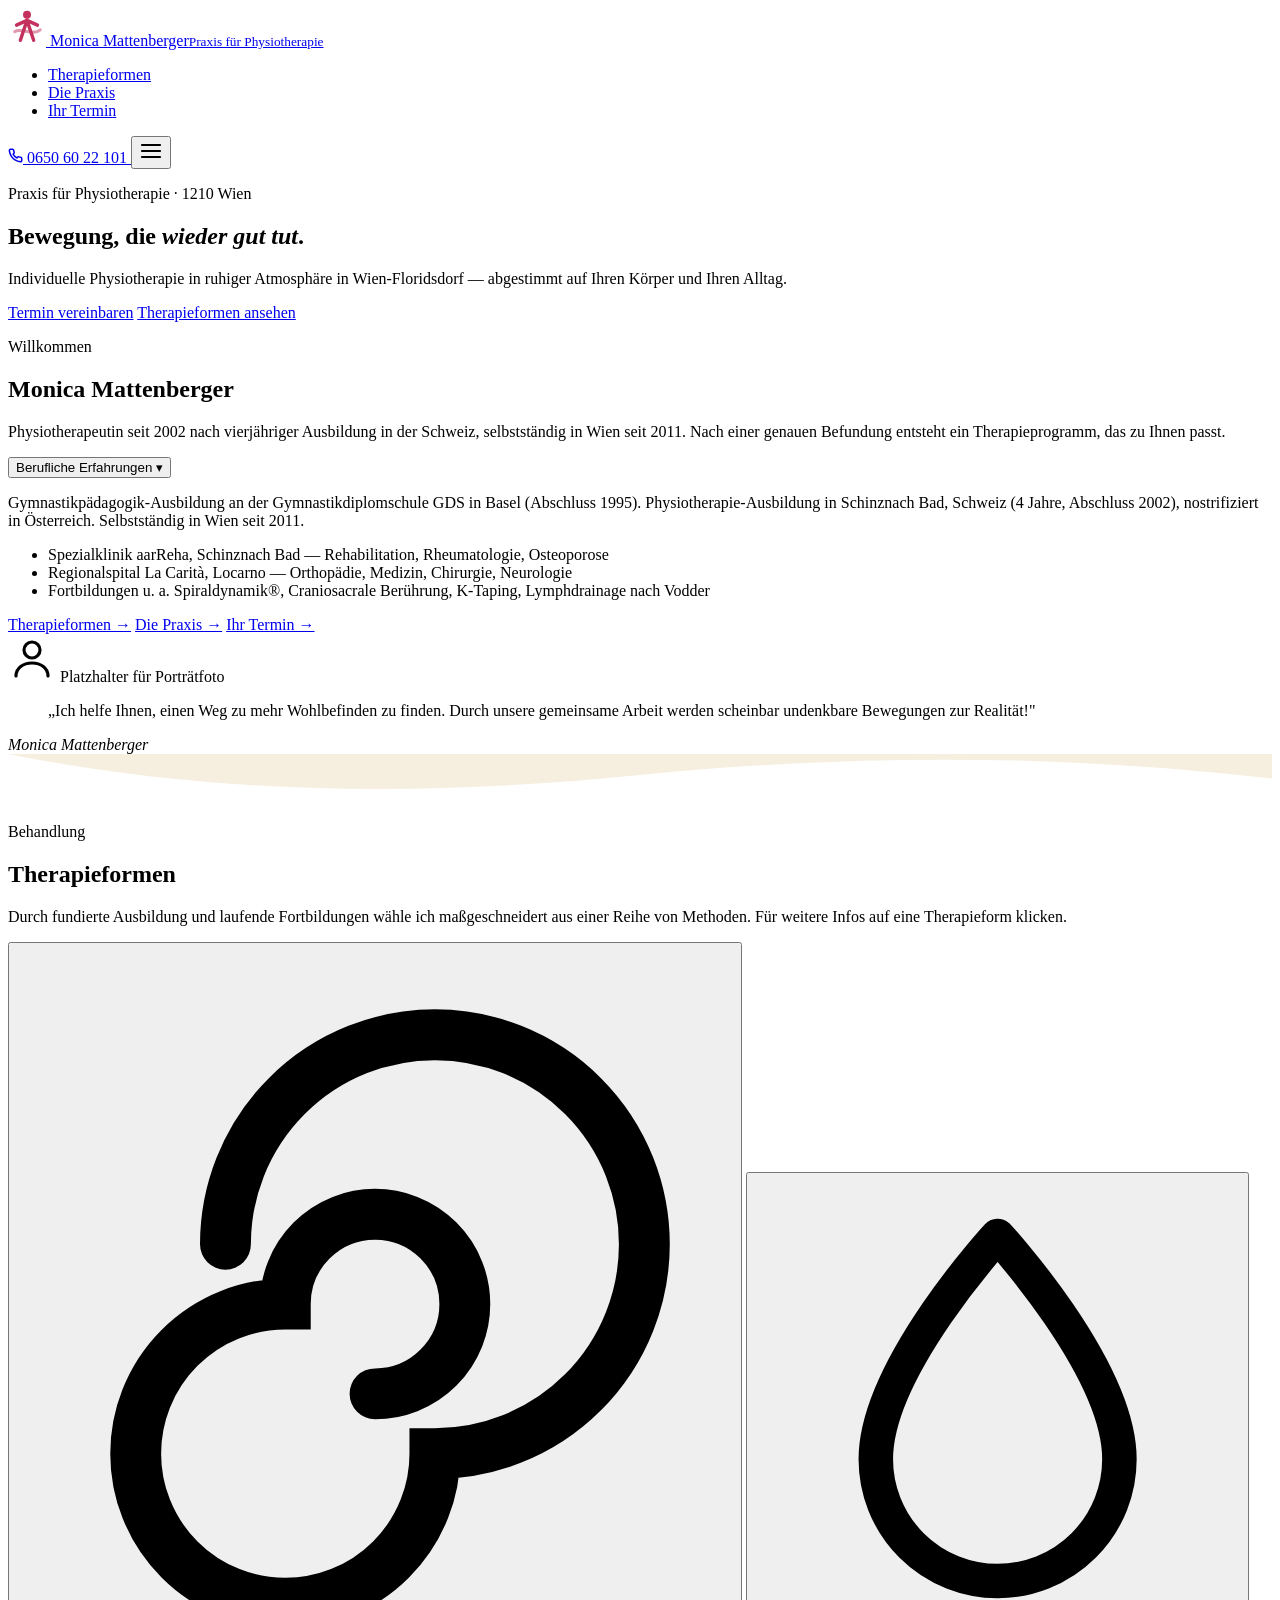
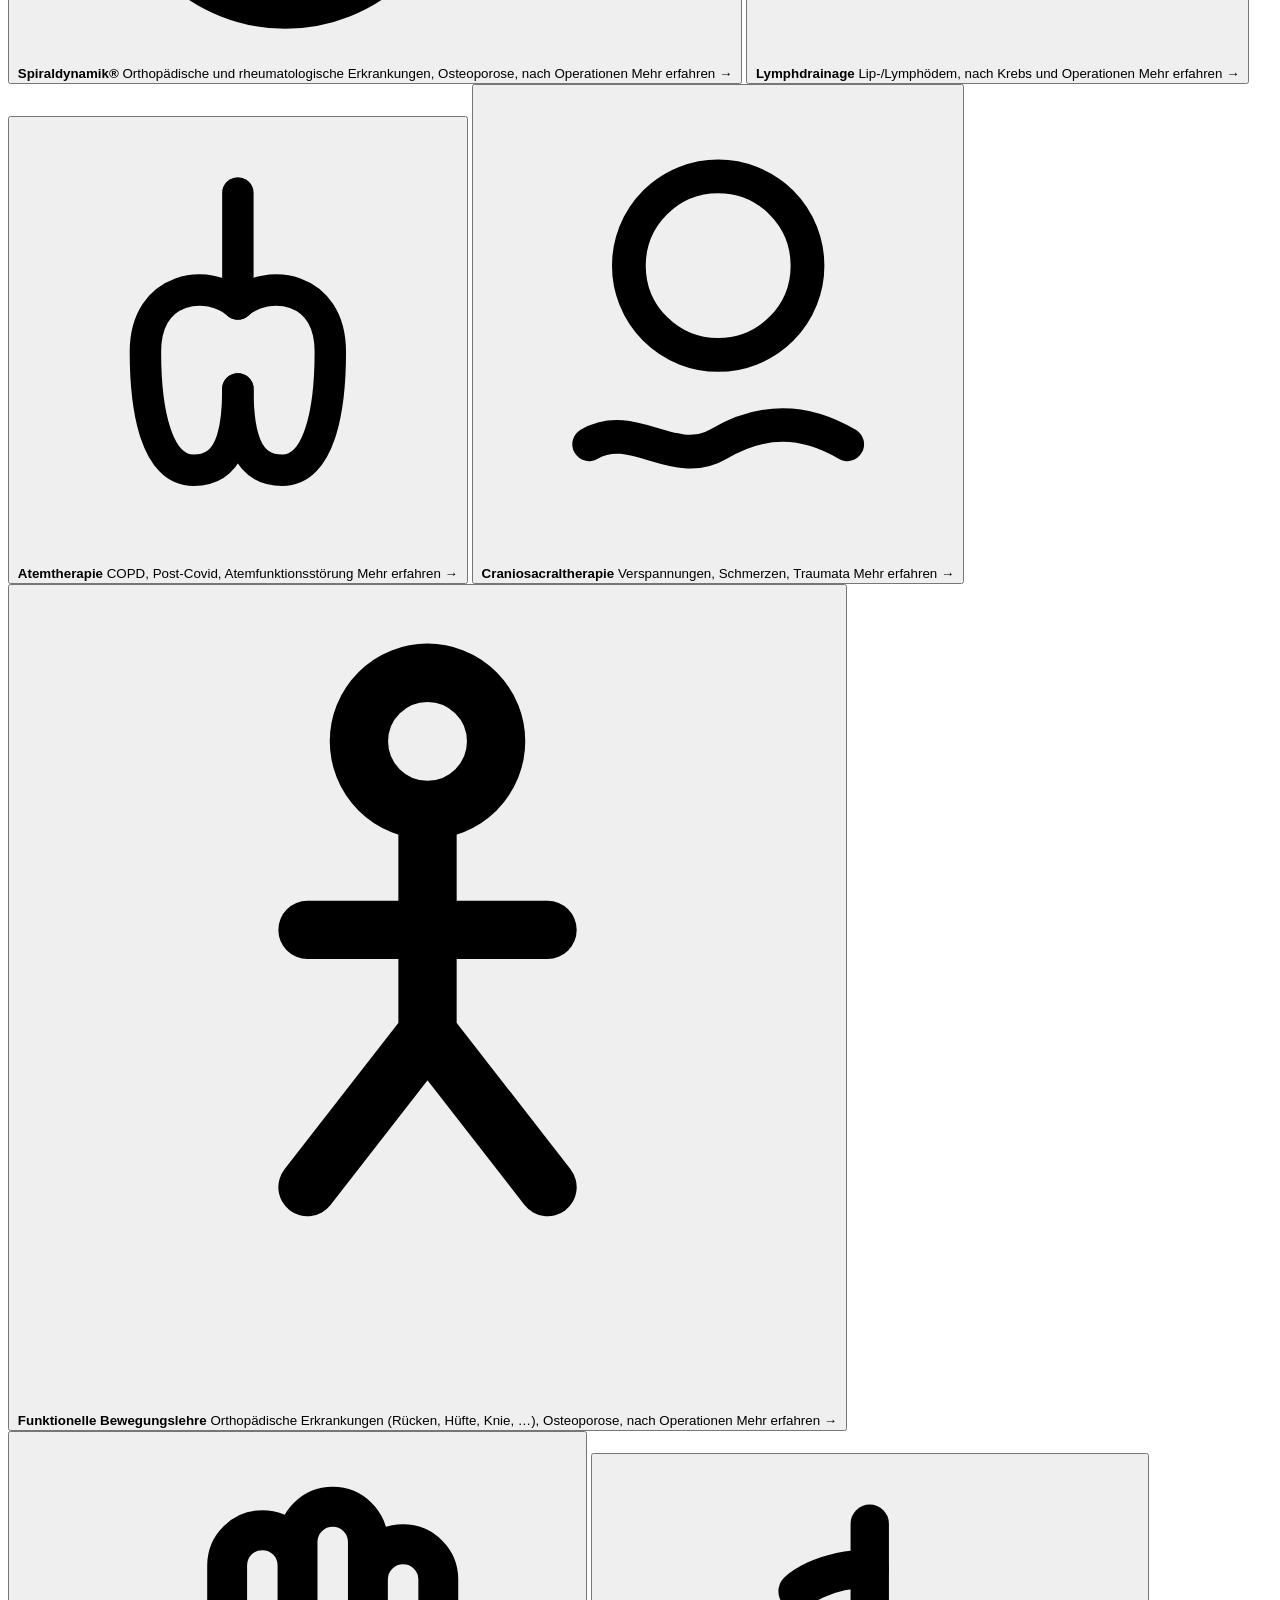
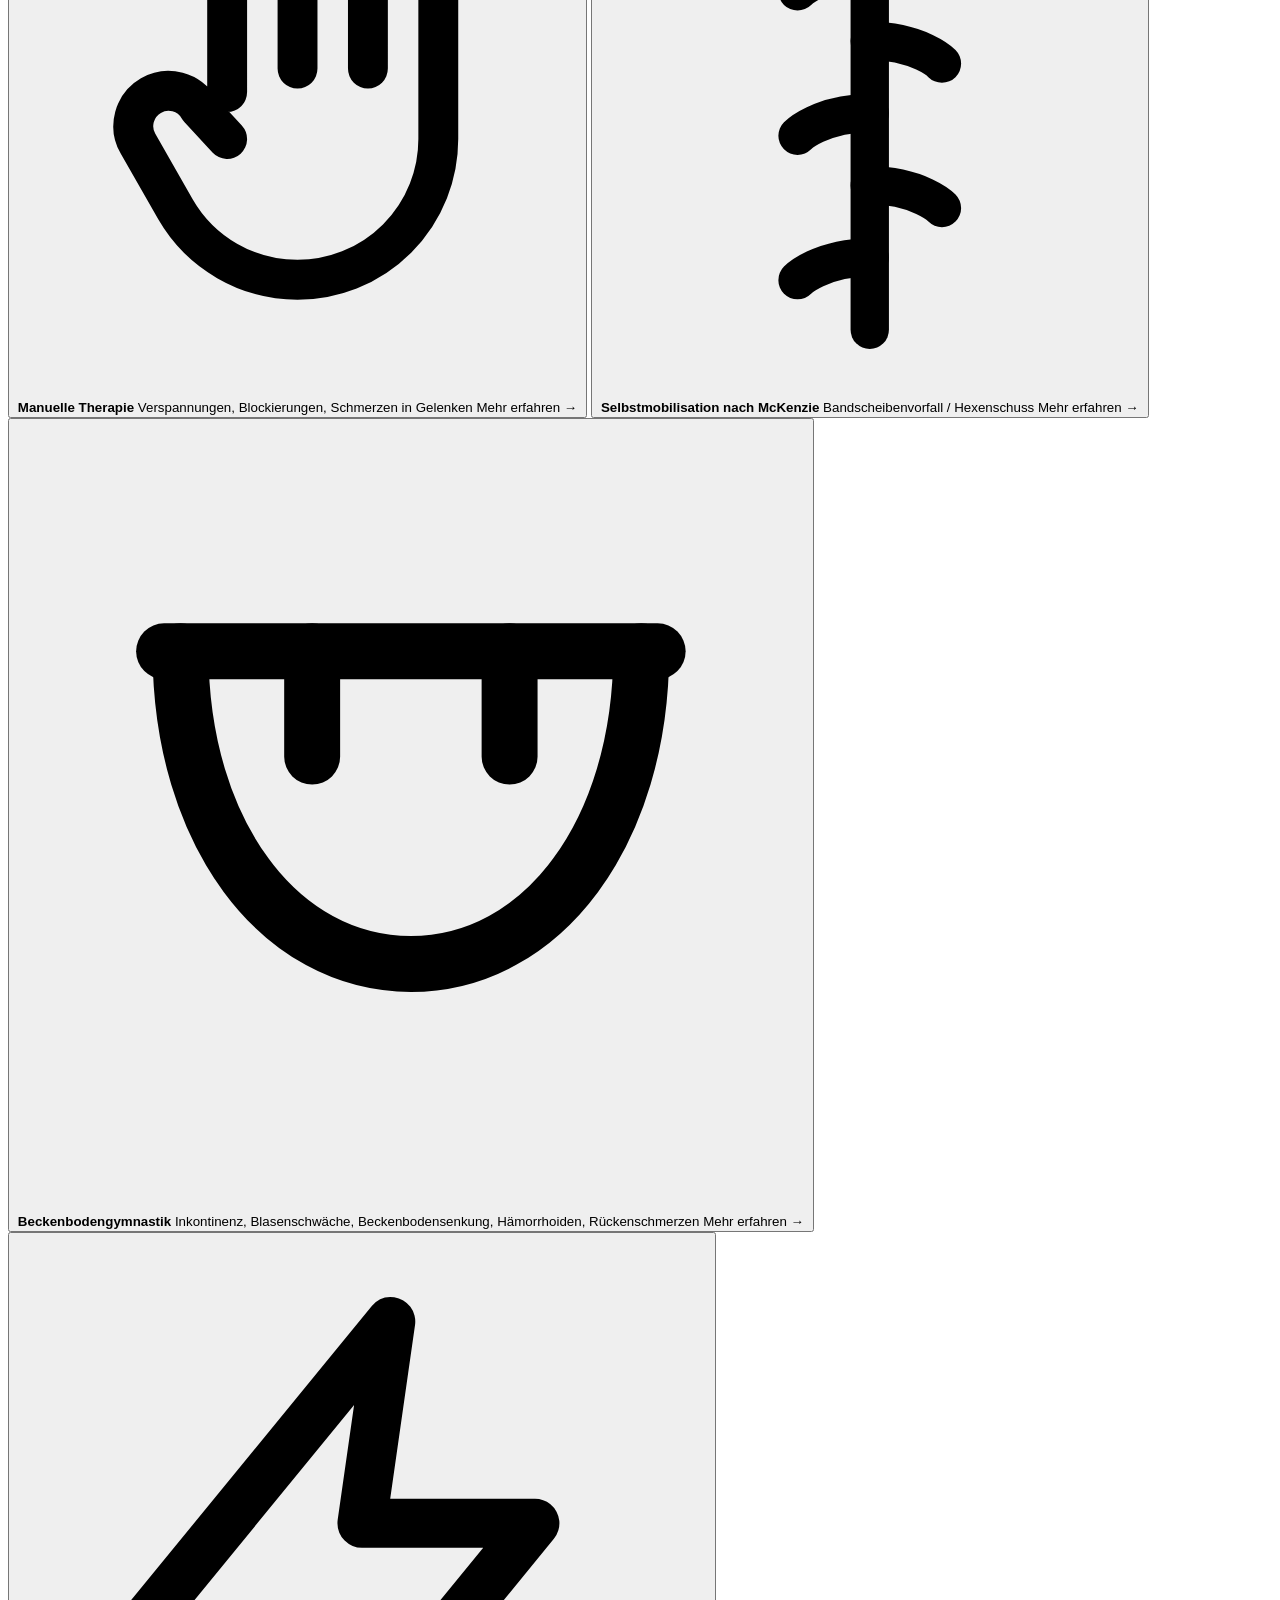
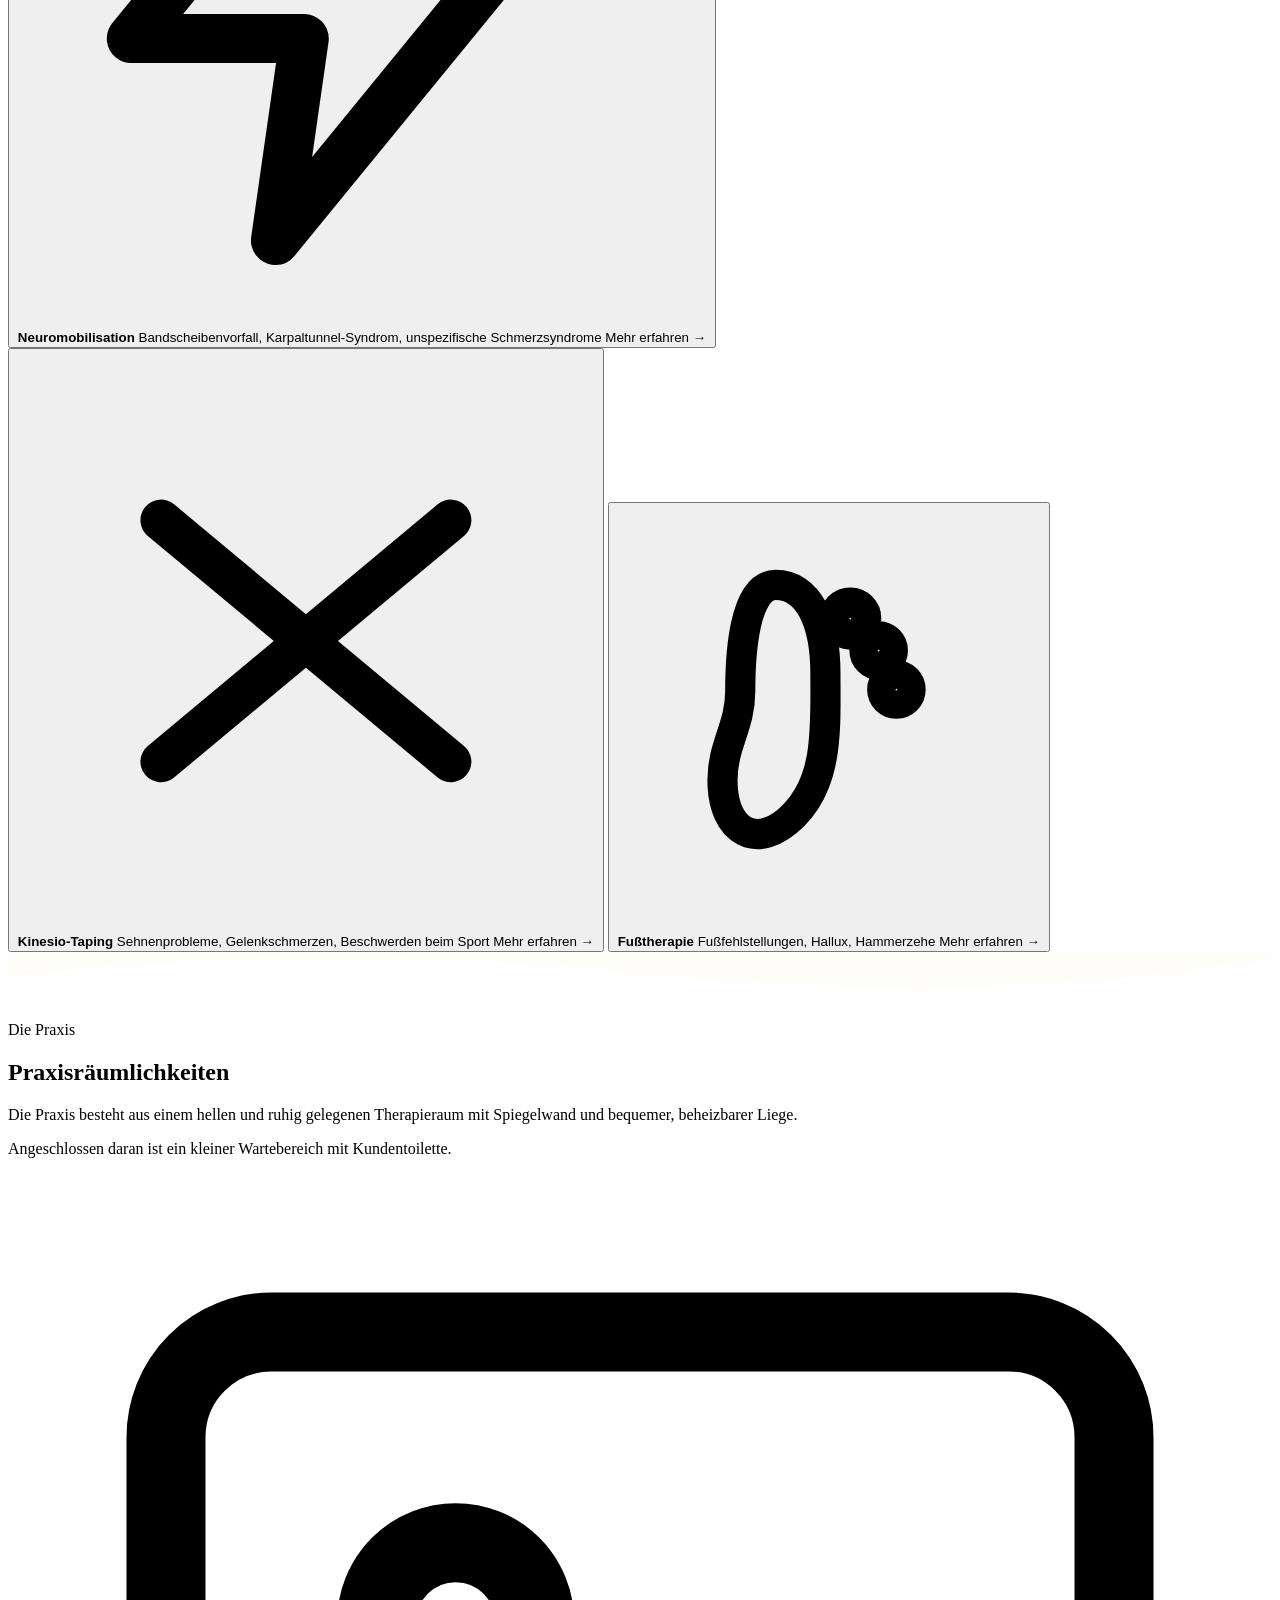
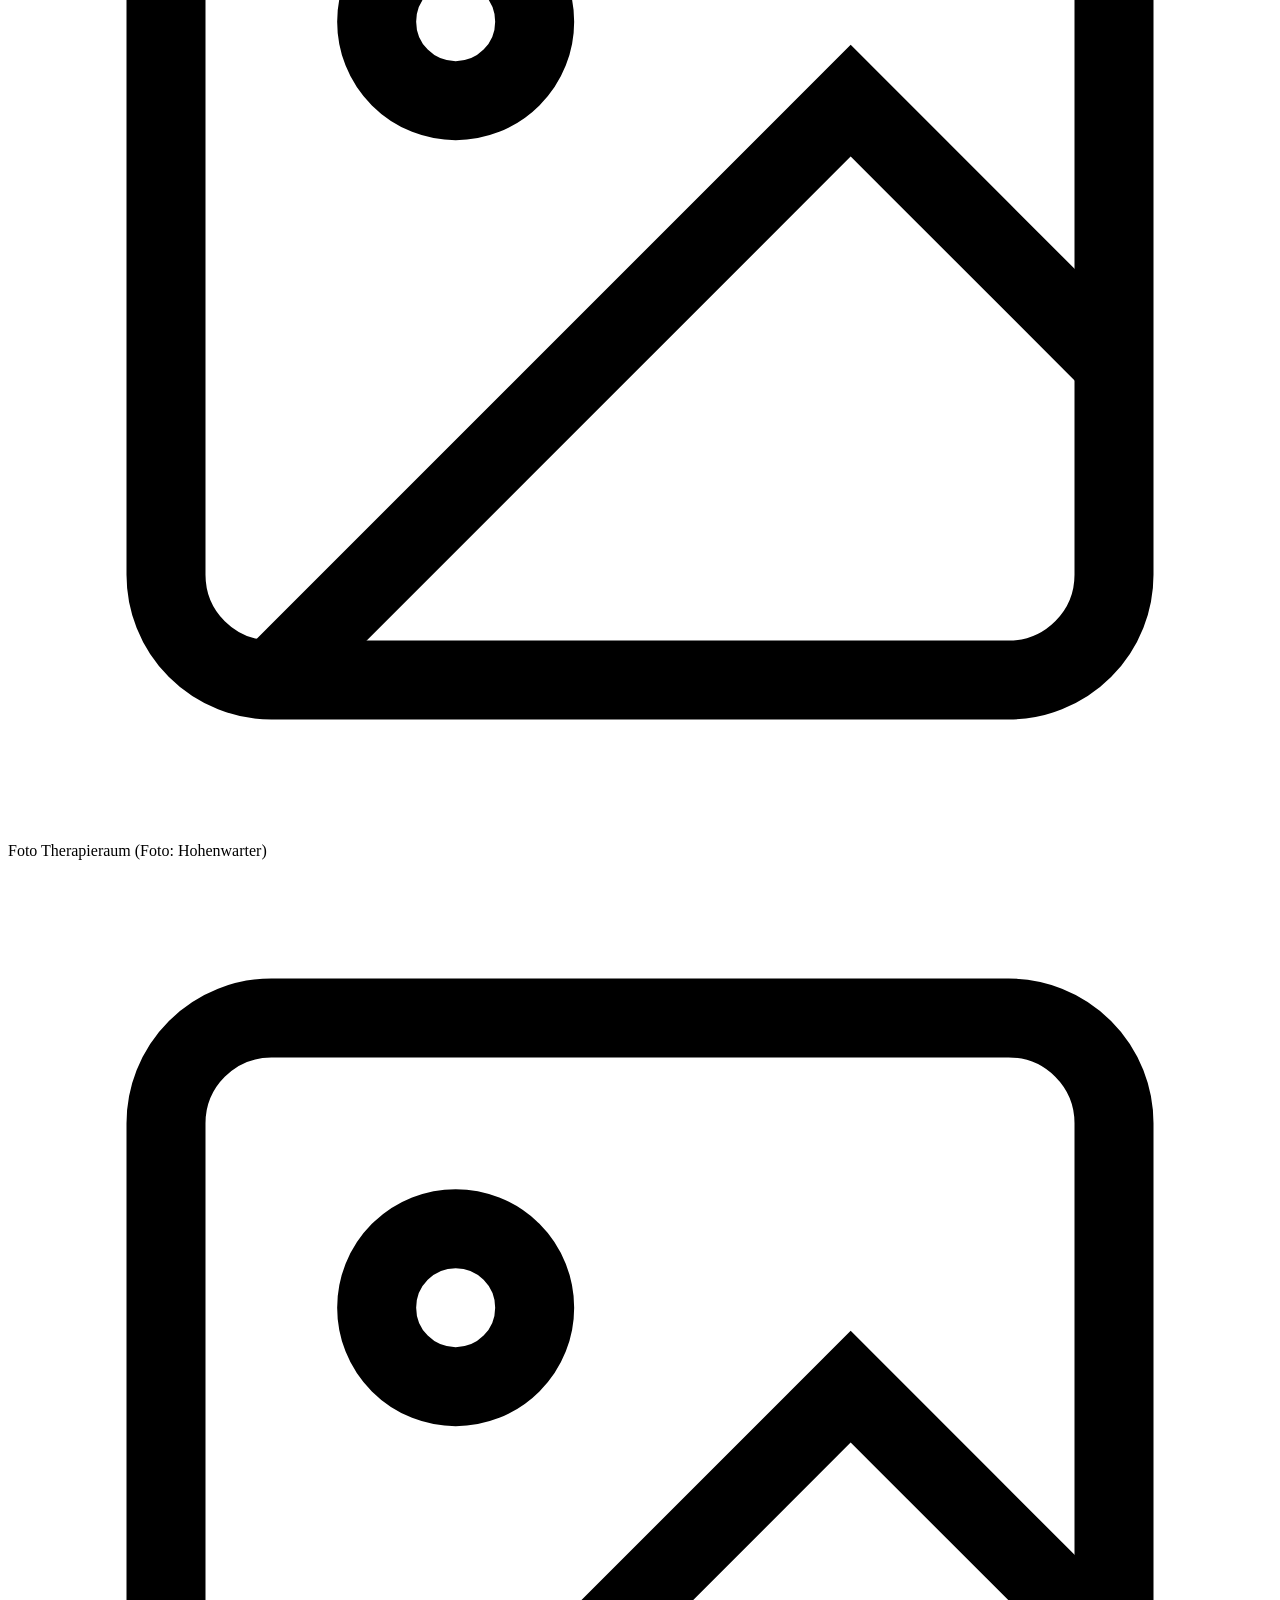
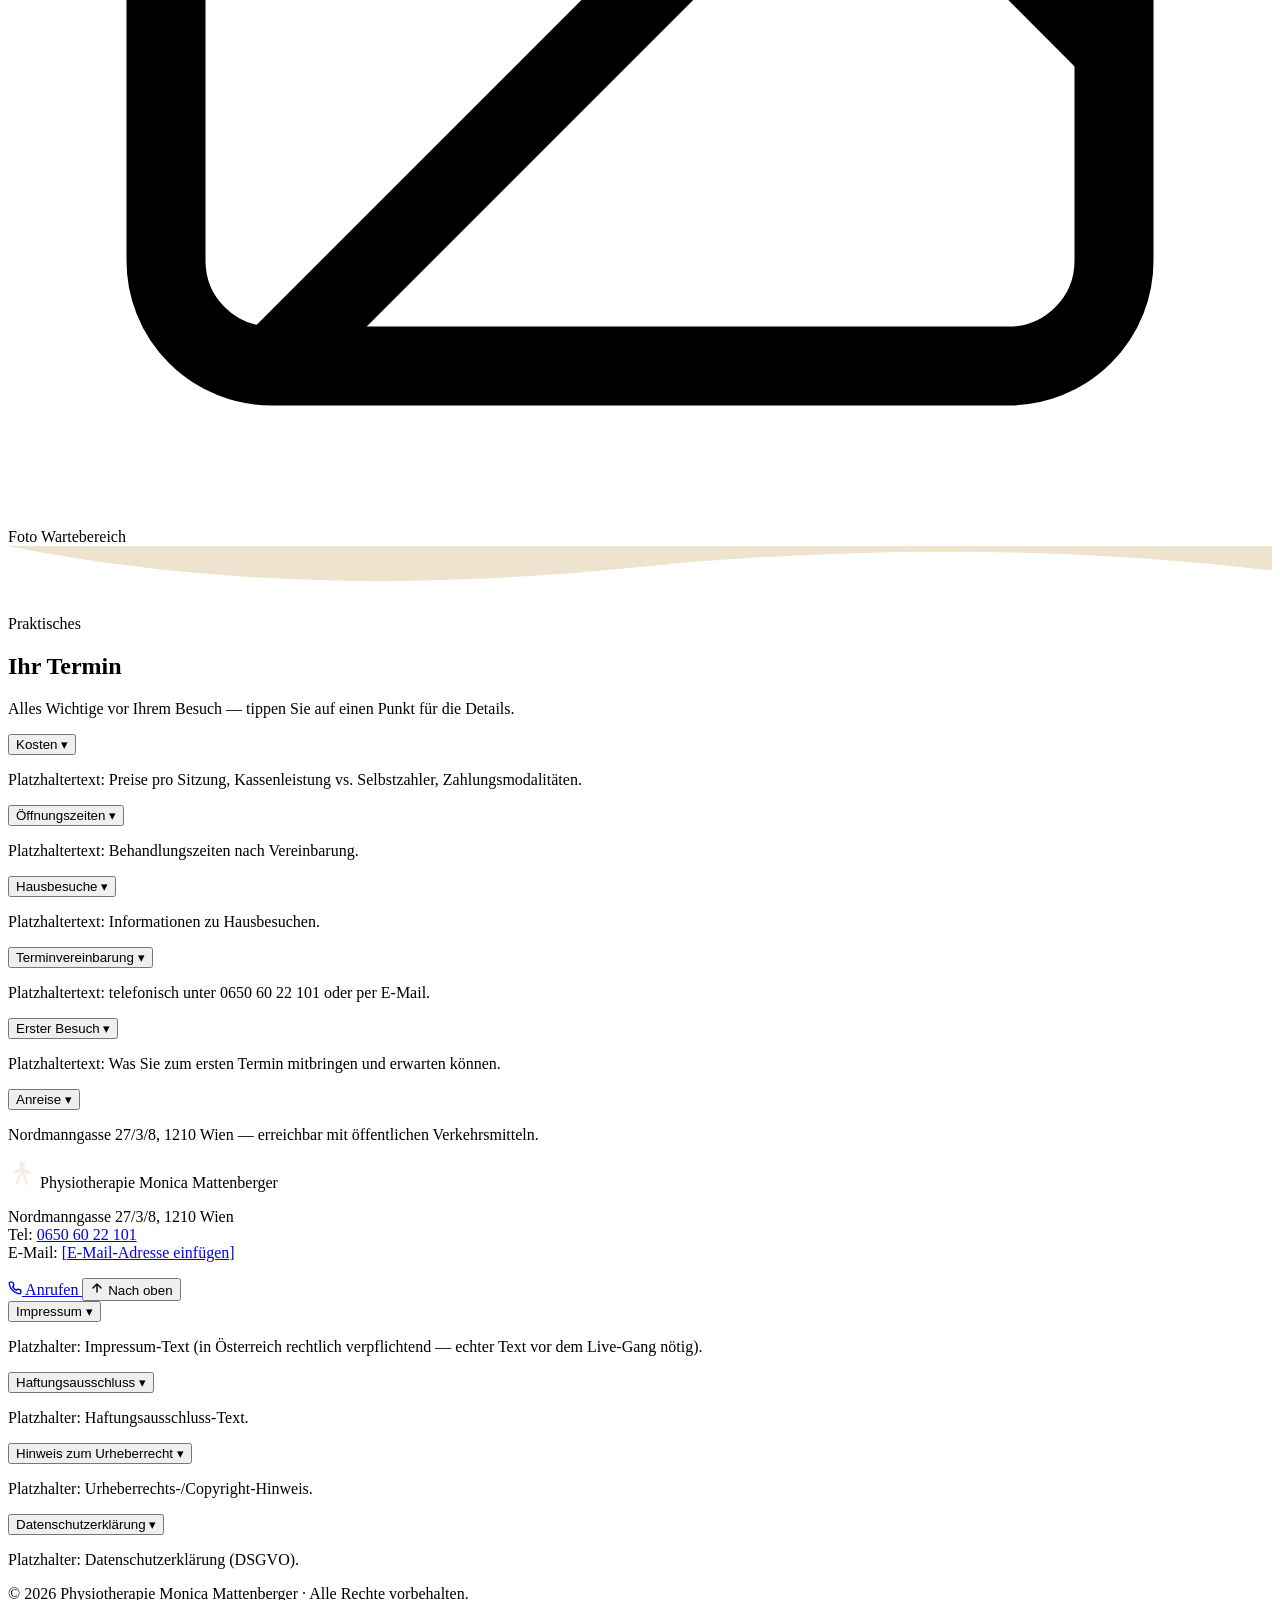
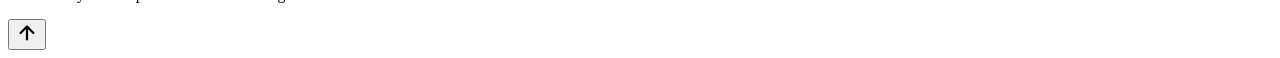
==== index.html @ cf1e57fe "Index.html for website added" ====
<!DOCTYPE html>
<html lang="de">
<head>
  <meta charset="UTF-8">
  <meta name="viewport" content="width=device-width, initial-scale=1.0">
  <meta name="description" content="Physiotherapie Monica Mattenberger in Wien-Floridsdorf (1210). Individuelle Physiotherapie — Spiraldynamik®, Lymphdrainage, Manuelle Therapie und mehr. Termine nach Vereinbarung.">
  <title>Physiotherapie Monica Mattenberger · 1210 Wien</title>

  <!-- Fonts: Fraunces (headings) + Karla (body). -->
  <link rel="preconnect" href="https://fonts.googleapis.com">
  <link rel="preconnect" href="https://fonts.gstatic.com" crossorigin>
  <link href="https://fonts.googleapis.com/css2?family=Fraunces:opsz,wght@9..144,400;9..144,500;9..144,600&family=Karla:wght@400;500;600;700&display=swap" rel="stylesheet">

  <link rel="stylesheet" href="style.css">
</head>
<body>

  <!--
    Single-page site for Physiotherapie Monica Mattenberger.
    Structure (top to bottom): header, hero, intro, therapy grid, praxis, termin, footer.
    Editing notes (swapping text/photos) are in README.md.
    Interactions live in script.js; styling in style.css.
  -->

  <!-- ===== Header ===== -->
  <header id="siteHeader">
    <div class="wrap header-inner">
      <a class="brand" href="#top">
        <!-- Placeholder logo. Replace with: <img src="images/logo.svg" alt="Logo" class="brand-logo"> -->
        <svg width="38" height="38" viewBox="0 0 40 40" role="img" aria-label="Logo">
          <circle cx="20" cy="7" r="4.2" fill="#C4315E"/>
          <path d="M20 13 L13 34 M20 13 L27 34 M20 13 L9 18 M20 13 L31 18" stroke="#C4315E" stroke-width="3.6" stroke-linecap="round" fill="none"/>
          <path d="M7 25 C14 20, 26 30, 34 23" stroke="#C4315E" stroke-width="3" fill="none" stroke-linecap="round" opacity="0.5"/>
        </svg>
        <span class="brand-name">Monica Mattenberger<small>Praxis für Physiotherapie</small></span>
      </a>

      <div class="nav-cluster">
        <ul class="nav-links" id="navLinks">
          <li><a href="#therapieformen">Therapieformen</a></li>
          <li><a href="#praxis">Die Praxis</a></li>
          <li><a href="#termin">Ihr Termin</a></li>
        </ul>

        <!-- Phone: shown early and prominently; stays visible on mobile too. -->
        <a class="phone-pill" href="tel:+436506022101">
          <svg width="15" height="15" viewBox="0 0 24 24" fill="none" stroke="currentColor" stroke-width="2.4" stroke-linecap="round" stroke-linejoin="round" aria-hidden="true"><path d="M22 16.92v3a2 2 0 0 1-2.18 2 19.79 19.79 0 0 1-8.63-3.07 19.5 19.5 0 0 1-6-6 19.79 19.79 0 0 1-3.07-8.67A2 2 0 0 1 4.11 2h3a2 2 0 0 1 2 1.72c.127.96.361 1.903.7 2.81a2 2 0 0 1-.45 2.11L8.09 9.91a16 16 0 0 0 6 6l1.27-1.27a2 2 0 0 1 2.11-.45c.907.339 1.85.573 2.81.7A2 2 0 0 1 22 16.92z"/></svg>
          0650 60 22 101
        </a>

        <button class="menu-toggle" id="menuToggle" aria-label="Menü öffnen" aria-expanded="false">
          <svg width="24" height="24" viewBox="0 0 24 24" fill="none" stroke="currentColor" stroke-width="2.2" stroke-linecap="round"><path d="M3 6h18M3 12h18M3 18h18"/></svg>
        </button>
      </div>
    </div>
  </header>

  <main id="top">

    <!-- ===== Hero =====
         Background is a placeholder gradient; see .hero-bg in style.css to use a photo. -->
    <section class="hero">
      <div class="hero-bg"></div>
      <div class="wrap hero-content">
        <p class="hero-eyebrow fade-up d1">Praxis für Physiotherapie · 1210 Wien</p>
        <h1 class="fade-up d2">Bewegung, die <em>wieder gut tut</em>.</h1>
        <p class="hero-sub fade-up d3">Individuelle Physiotherapie in ruhiger Atmosphäre in Wien-Floridsdorf — abgestimmt auf Ihren Körper und Ihren Alltag.</p>
        <div class="hero-cta-row fade-up d4">
          <a class="btn btn-primary" href="#termin">Termin vereinbaren</a>
          <a class="btn btn-ghost" href="#therapieformen">Therapieformen ansehen</a>
        </div>
      </div>
    </section>

    <!-- ===== Intro ===== -->
    <section class="section section-cream" id="intro">
      <div class="wrap">
        <div class="intro-grid reveal">
          <div>
            <p class="eyebrow">Willkommen</p>
            <h2>Monica Mattenberger</h2>
            <p class="lead">Physiotherapeutin seit 2002 nach vierjähriger Ausbildung in der Schweiz, selbstständig in Wien seit 2011. Nach einer genauen Befundung entsteht ein Therapieprogramm, das zu Ihnen passt.</p>

            <!-- Berufliche Erfahrungen = one accordion item (real text). -->
            <div class="accordion intro-accordion">
              <div class="accordion-item">
                <button class="accordion-trigger">Berufliche Erfahrungen <span class="chev">&#9662;</span></button>
                <div class="accordion-content">
                  <div class="accordion-content-inner">
                    <p>Gymnastikpädagogik-Ausbildung an der Gymnastikdiplomschule GDS in Basel (Abschluss 1995). Physiotherapie-Ausbildung in Schinznach Bad, Schweiz (4 Jahre, Abschluss 2002), nostrifiziert in Österreich. Selbstständig in Wien seit 2011.</p>
                    <ul>
                      <li>Spezialklinik aarReha, Schinznach Bad — Rehabilitation, Rheumatologie, Osteoporose</li>
                      <li>Regionalspital La Carità, Locarno — Orthopädie, Medizin, Chirurgie, Neurologie</li>
                      <li>Fortbildungen u.&nbsp;a. Spiraldynamik®, Craniosacrale Berührung, K-Taping, Lymphdrainage nach Vodder</li>
                    </ul>
                  </div>
                </div>
              </div>
            </div>

            <div class="chapter-links">
              <a class="chapter-link" href="#therapieformen">Therapieformen &rarr;</a>
              <a class="chapter-link" href="#praxis">Die Praxis &rarr;</a>
              <a class="chapter-link" href="#termin">Ihr Termin &rarr;</a>
            </div>
          </div>

          <!-- PLATZHALTER-PORTRÄT: replace this whole box with <img src="images/portrait.jpg" alt="Monica Mattenberger" class="intro-portrait-img"> -->
          <div class="intro-portrait">
            <svg width="48" height="48" viewBox="0 0 24 24" fill="none" stroke="currentColor" stroke-width="1.6" stroke-linecap="round" stroke-linejoin="round" aria-hidden="true"><circle cx="12" cy="8" r="4"/><path d="M4 21c0-4 3.6-6.5 8-6.5s8 2.5 8 6.5"/></svg>
            <span>Platzhalter für Porträtfoto</span>
          </div>
        </div>

        <div class="intro-quote reveal">
          <blockquote>„Ich helfe Ihnen, einen Weg zu mehr Wohlbefinden zu finden. Durch unsere gemeinsame Arbeit werden scheinbar undenkbare Bewegungen zur Realität!"</blockquote>
          <cite>Monica Mattenberger</cite>
        </div>
      </div>
    </section>

    <div class="wave-divider" aria-hidden="true">
      <svg viewBox="0 0 1440 56" preserveAspectRatio="none"><path fill="#F6EFDF" d="M0,0 C240,48 480,48 720,24 C960,0 1200,0 1440,28 L1440,0 L0,0 Z"/></svg>
    </div>

    <!-- ===== Therapieformen =====
         Tiles show the therapy name + the conditions it treats. Clicking a tile
         opens the wide detail box below it (script.js handles this). Each tile's
         detail text lives in its own <template> below. The small icon is the
         current tile "picture" — see therapy-tile-picture-options.html for the
         photo alternatives. -->
    <section class="section section-white" id="therapieformen">
      <div class="wrap">
        <div class="section-head reveal">
          <p class="eyebrow">Behandlung</p>
          <h2>Therapieformen</h2>
          <p>Durch fundierte Ausbildung und laufende Fortbildungen wähle ich maßgeschneidert aus einer Reihe von Methoden. Für weitere Infos auf eine Therapieform klicken.</p>
        </div>

        <div class="therapy-grid reveal" id="therapyGrid">

          <button class="therapy-card">
            <span class="therapy-icon"><svg viewBox="0 0 24 24" fill="none" stroke="currentColor" stroke-width="1.7" stroke-linecap="round"><path d="M12 15a3 3 0 1 0-3-3 5 5 0 1 0 5 5 7 7 0 1 0-7-7"/></svg></span>
            <strong>Spiraldynamik®</strong>
            <span class="therapy-conditions">Orthopädische und rheumatologische Erkrankungen, Osteoporose, nach Operationen</span>
            <span class="therapy-more">Mehr erfahren &rarr;</span>
            <template>
              <h3>Spiraldynamik®</h3>
              <p class="detail-conditions"><strong>Anwendung bei:</strong> Orthopädische und rheumatologische Erkrankungen, Osteoporose, nach Operationen</p>
              <p>Platzhaltertext: ausführliche Beschreibung der Methode Spiraldynamik® (folgt von der Klientin).</p>
            </template>
          </button>

          <button class="therapy-card">
            <span class="therapy-icon"><svg viewBox="0 0 24 24" fill="none" stroke="currentColor" stroke-width="1.7" stroke-linecap="round" stroke-linejoin="round"><path d="M12 3s6 6.5 6 11a6 6 0 0 1-12 0c0-4.5 6-11 6-11z"/></svg></span>
            <strong>Lymphdrainage</strong>
            <span class="therapy-conditions">Lip-/Lymphödem, nach Krebs und Operationen</span>
            <span class="therapy-more">Mehr erfahren &rarr;</span>
            <template>
              <h3>Lymphdrainage</h3>
              <p class="detail-conditions"><strong>Anwendung bei:</strong> Lip-/Lymphödem, nach Krebs und Operationen</p>
              <p>Platzhaltertext: ausführliche Beschreibung der manuellen Lymphdrainage.</p>
            </template>
          </button>

          <button class="therapy-card">
            <span class="therapy-icon"><svg viewBox="0 0 24 24" fill="none" stroke="currentColor" stroke-width="1.7" stroke-linecap="round" stroke-linejoin="round"><path d="M12 4v6"/><path d="M12 10c-1.6-1.4-5-1-5 2.6 0 3.2.6 6.4 2.6 6.4S12 17 12 14.6"/><path d="M12 10c1.6-1.4 5-1 5 2.6 0 3.2-.6 6.4-2.6 6.4S12 17 12 14.6"/></svg></span>
            <strong>Atemtherapie</strong>
            <span class="therapy-conditions">COPD, Post-Covid, Atemfunktionsstörung</span>
            <span class="therapy-more">Mehr erfahren &rarr;</span>
            <template>
              <h3>Atemtherapie</h3>
              <p class="detail-conditions"><strong>Anwendung bei:</strong> COPD, Post-Covid, Atemfunktionsstörung</p>
              <p>Platzhaltertext: ausführliche Beschreibung der Atemtherapie.</p>
            </template>
          </button>

          <button class="therapy-card">
            <span class="therapy-icon"><svg viewBox="0 0 24 24" fill="none" stroke="currentColor" stroke-width="1.7" stroke-linecap="round" stroke-linejoin="round"><circle cx="12" cy="9" r="4.5"/><path d="M5.5 18c2.2-1.3 4.3 1.3 6.5 0s4.3-1.3 6.5 0"/></svg></span>
            <strong>Craniosacraltherapie</strong>
            <span class="therapy-conditions">Verspannungen, Schmerzen, Traumata</span>
            <span class="therapy-more">Mehr erfahren &rarr;</span>
            <template>
              <h3>Craniosacraltherapie</h3>
              <p class="detail-conditions"><strong>Anwendung bei:</strong> Verspannungen, Schmerzen, Traumata</p>
              <p>Platzhaltertext: ausführliche Beschreibung der Craniosacraltherapie.</p>
            </template>
          </button>

          <button class="therapy-card">
            <span class="therapy-icon"><svg viewBox="0 0 24 24" fill="none" stroke="currentColor" stroke-width="1.7" stroke-linecap="round" stroke-linejoin="round"><circle cx="12" cy="4.5" r="2"/><path d="M12 7v6M12 13l-3.5 4.5M12 13l3.5 4.5M8.5 10h7"/></svg></span>
            <strong>Funktionelle Bewegungslehre</strong>
            <span class="therapy-conditions">Orthopädische Erkrankungen (Rücken, Hüfte, Knie, …), Osteoporose, nach Operationen</span>
            <span class="therapy-more">Mehr erfahren &rarr;</span>
            <template>
              <h3>Funktionelle Bewegungslehre</h3>
              <p class="detail-conditions"><strong>Anwendung bei:</strong> Orthopädische Erkrankungen (Rücken, Hüfte, Knie, …), Osteoporose, nach Operationen</p>
              <p>Platzhaltertext: ausführliche Beschreibung der Funktionellen Bewegungslehre.</p>
            </template>
          </button>

          <button class="therapy-card">
            <span class="therapy-icon"><svg viewBox="0 0 24 24" fill="none" stroke="currentColor" stroke-width="1.7" stroke-linecap="round" stroke-linejoin="round"><path d="M9 11V5.6a1.5 1.5 0 0 1 3 0V10m0-1V4.6a1.5 1.5 0 0 1 3 0V10m0-.6V6.2a1.5 1.5 0 0 1 3 0V13a6 6 0 0 1-6 6 6 6 0 0 1-5.2-3l-1.6-2.8a1.5 1.5 0 0 1 2.6-1.5L9 13"/></svg></span>
            <strong>Manuelle Therapie</strong>
            <span class="therapy-conditions">Verspannungen, Blockierungen, Schmerzen in Gelenken</span>
            <span class="therapy-more">Mehr erfahren &rarr;</span>
            <template>
              <h3>Manuelle Therapie</h3>
              <p class="detail-conditions"><strong>Anwendung bei:</strong> Verspannungen, Blockierungen, Schmerzen in Gelenken</p>
              <p>Platzhaltertext: ausführliche Beschreibung der Manuellen Therapie.</p>
            </template>
          </button>

          <button class="therapy-card">
            <span class="therapy-icon"><svg viewBox="0 0 24 24" fill="none" stroke="currentColor" stroke-width="1.7" stroke-linecap="round" stroke-linejoin="round"><path d="M12 3v18"/><path d="M12 5c-2.2 0-3.2 1-3.2 1M12 8.2c2.2 0 3.2 1 3.2 1M12 11.4c-2.2 0-3.2 1-3.2 1M12 14.6c2.2 0 3.2 1 3.2 1M12 17.8c-2.2 0-3.2 1-3.2 1"/></svg></span>
            <strong>Selbstmobilisation nach McKenzie</strong>
            <span class="therapy-conditions">Bandscheibenvorfall / Hexenschuss</span>
            <span class="therapy-more">Mehr erfahren &rarr;</span>
            <template>
              <h3>Selbstmobilisation nach McKenzie</h3>
              <p class="detail-conditions"><strong>Anwendung bei:</strong> Bandscheibenvorfall / Hexenschuss</p>
              <p>Platzhaltertext: ausführliche Beschreibung der McKenzie-Methode.</p>
            </template>
          </button>

          <button class="therapy-card">
            <span class="therapy-icon"><svg viewBox="0 0 24 24" fill="none" stroke="currentColor" stroke-width="1.7" stroke-linecap="round" stroke-linejoin="round"><path d="M5 7c0 5.5 3 9.5 7 9.5s7-4 7-9.5"/><path d="M4.5 7h15"/><path d="M9 7v3.2M15 7v3.2"/></svg></span>
            <strong>Beckenbodengymnastik</strong>
            <span class="therapy-conditions">Inkontinenz, Blasenschwäche, Beckenbodensenkung, Hämorrhoiden, Rückenschmerzen</span>
            <span class="therapy-more">Mehr erfahren &rarr;</span>
            <template>
              <h3>Beckenbodengymnastik</h3>
              <p class="detail-conditions"><strong>Anwendung bei:</strong> Inkontinenz, Blasenschwäche, Beckenbodensenkung, Hämorrhoiden, Rückenschmerzen</p>
              <p>Platzhaltertext: ausführliche Beschreibung der Beckenbodengymnastik.</p>
            </template>
          </button>

          <button class="therapy-card">
            <span class="therapy-icon"><svg viewBox="0 0 24 24" fill="none" stroke="currentColor" stroke-width="1.7" stroke-linecap="round" stroke-linejoin="round"><path d="M13 3 4 14h6l-1 7 9-11h-6z"/></svg></span>
            <strong>Neuromobilisation</strong>
            <span class="therapy-conditions">Bandscheibenvorfall, Karpaltunnel-Syndrom, unspezifische Schmerzsyndrome</span>
            <span class="therapy-more">Mehr erfahren &rarr;</span>
            <template>
              <h3>Neuromobilisation</h3>
              <p class="detail-conditions"><strong>Anwendung bei:</strong> Bandscheibenvorfall, Karpaltunnel-Syndrom, unspezifische Schmerzsyndrome</p>
              <p>Platzhaltertext: ausführliche Beschreibung der Neuromobilisation.</p>
            </template>
          </button>

          <button class="therapy-card">
            <span class="therapy-icon"><svg viewBox="0 0 24 24" fill="none" stroke="currentColor" stroke-width="1.7" stroke-linecap="round" stroke-linejoin="round"><path d="M6 7l12 10M6 17 18 7"/></svg></span>
            <strong>Kinesio-Taping</strong>
            <span class="therapy-conditions">Sehnenprobleme, Gelenkschmerzen, Beschwerden beim Sport</span>
            <span class="therapy-more">Mehr erfahren &rarr;</span>
            <template>
              <h3>Kinesio-Taping</h3>
              <p class="detail-conditions"><strong>Anwendung bei:</strong> Sehnenprobleme, Gelenkschmerzen, Beschwerden beim Sport</p>
              <p>Platzhaltertext: ausführliche Beschreibung des Kinesio-Tapings.</p>
            </template>
          </button>

          <button class="therapy-card">
            <span class="therapy-icon"><svg viewBox="0 0 24 24" fill="none" stroke="currentColor" stroke-width="1.7" stroke-linecap="round" stroke-linejoin="round"><path d="M9 4.5c1.8 0 2.8 2 2.8 5s.2 6-1.8 8-4 1-4-2c0-2 1-3 1-5s.2-6 2-6z"/><circle cx="13.2" cy="6.4" r="0.9"/><circle cx="14.8" cy="8.2" r="0.8"/><circle cx="15.8" cy="10.4" r="0.8"/></svg></span>
            <strong>Fußtherapie</strong>
            <span class="therapy-conditions">Fußfehlstellungen, Hallux, Hammerzehe</span>
            <span class="therapy-more">Mehr erfahren &rarr;</span>
            <template>
              <h3>Fußtherapie</h3>
              <p class="detail-conditions"><strong>Anwendung bei:</strong> Fußfehlstellungen, Hallux, Hammerzehe</p>
              <p>Platzhaltertext: ausführliche Beschreibung der Fußtherapie.</p>
            </template>
          </button>

        </div>
      </div>
    </section>

    <div class="wave-divider" aria-hidden="true">
      <svg viewBox="0 0 1440 56" preserveAspectRatio="none"><path fill="#FFFDF9" d="M0,28 C240,0 480,0 720,24 C960,48 1200,48 1440,8 L1440,0 L0,0 Z"/></svg>
    </div>

    <!-- ===== Die Praxis ===== -->
    <section class="section section-beige" id="praxis">
      <div class="wrap">
        <div class="praxis-grid reveal">
          <div class="praxis-text">
            <p class="eyebrow">Die Praxis</p>
            <h2>Praxisräumlichkeiten</h2>
            <p>Die Praxis besteht aus einem hellen und ruhig gelegenen Therapieraum mit Spiegelwand und bequemer, beheizbarer Liege.</p>
            <p>Angeschlossen daran ist ein kleiner Wartebereich mit Kundentoilette.</p>
          </div>
          <div class="praxis-photos">
            <!-- PLATZHALTER-FOTO 1: replace with <img src="images/therapieraum.jpg" alt="Therapieraum" class="praxis-photo-img"> (Foto-Credit "Hohenwarter" beibehalten). -->
            <div class="praxis-photo">
              <svg viewBox="0 0 24 24" fill="none" stroke="currentColor" stroke-width="1.5"><rect x="3" y="3" width="18" height="18" rx="2"/><circle cx="8.5" cy="8.5" r="1.5"/><path d="M21 15l-5-5L5 21"/></svg>
              <span>Foto Therapieraum (Foto: Hohenwarter)</span>
            </div>
            <!-- PLATZHALTER-FOTO 2 -->
            <div class="praxis-photo">
              <svg viewBox="0 0 24 24" fill="none" stroke="currentColor" stroke-width="1.5"><rect x="3" y="3" width="18" height="18" rx="2"/><circle cx="8.5" cy="8.5" r="1.5"/><path d="M21 15l-5-5L5 21"/></svg>
              <span>Foto Wartebereich</span>
            </div>
          </div>
        </div>
      </div>
    </section>

    <div class="wave-divider" aria-hidden="true">
      <svg viewBox="0 0 1440 56" preserveAspectRatio="none"><path fill="#EDE3CF" d="M0,0 C240,48 480,48 720,24 C960,0 1200,0 1440,28 L1440,0 L0,0 Z"/></svg>
    </div>

    <!-- ===== Ihr Termin =====
         Accordion of 6 points; several can be open at once. Text is still placeholder. -->
    <section class="section section-cream" id="termin">
      <div class="wrap">
        <div class="section-head reveal">
          <p class="eyebrow">Praktisches</p>
          <h2>Ihr Termin</h2>
          <p>Alles Wichtige vor Ihrem Besuch — tippen Sie auf einen Punkt für die Details.</p>
        </div>

        <div class="accordion reveal">
          <div class="accordion-item">
            <button class="accordion-trigger">Kosten <span class="chev">&#9662;</span></button>
            <div class="accordion-content"><div class="accordion-content-inner"><p>Platzhaltertext: Preise pro Sitzung, Kassenleistung vs. Selbstzahler, Zahlungsmodalitäten.</p></div></div>
          </div>
          <div class="accordion-item">
            <button class="accordion-trigger">Öffnungszeiten <span class="chev">&#9662;</span></button>
            <div class="accordion-content"><div class="accordion-content-inner"><p>Platzhaltertext: Behandlungszeiten nach Vereinbarung.</p></div></div>
          </div>
          <div class="accordion-item">
            <button class="accordion-trigger">Hausbesuche <span class="chev">&#9662;</span></button>
            <div class="accordion-content"><div class="accordion-content-inner"><p>Platzhaltertext: Informationen zu Hausbesuchen.</p></div></div>
          </div>
          <div class="accordion-item">
            <button class="accordion-trigger">Terminvereinbarung <span class="chev">&#9662;</span></button>
            <div class="accordion-content"><div class="accordion-content-inner"><p>Platzhaltertext: telefonisch unter 0650 60 22 101 oder per E-Mail.</p></div></div>
          </div>
          <div class="accordion-item">
            <button class="accordion-trigger">Erster Besuch <span class="chev">&#9662;</span></button>
            <div class="accordion-content"><div class="accordion-content-inner"><p>Platzhaltertext: Was Sie zum ersten Termin mitbringen und erwarten können.</p></div></div>
          </div>
          <div class="accordion-item">
            <button class="accordion-trigger">Anreise <span class="chev">&#9662;</span></button>
            <div class="accordion-content"><div class="accordion-content-inner"><p>Nordmanngasse 27/3/8, 1210 Wien — erreichbar mit öffentlichen Verkehrsmitteln.</p></div></div>
          </div>
        </div>
      </div>
    </section>

  </main>

  <!-- ===== Footer ===== -->
  <footer>
    <div class="wrap">
      <div class="footer-top">
        <div class="footer-contact">
          <div class="footer-brand">
            <svg width="28" height="28" viewBox="0 0 40 40" aria-hidden="true">
              <circle cx="20" cy="7" r="4.2" fill="#F6EFDF"/>
              <path d="M20 13 L13 34 M20 13 L27 34 M20 13 L9 18 M20 13 L31 18" stroke="#F6EFDF" stroke-width="3.6" stroke-linecap="round" fill="none"/>
            </svg>
            Physiotherapie Monica Mattenberger
          </div>
          <p class="footer-address">
            Nordmanngasse 27/3/8, 1210 Wien<br>
            Tel: <a href="tel:+436506022101">0650 60 22 101</a><br>
            E-Mail: <a href="mailto:[E-Mail-Adresse einfügen]">[E-Mail-Adresse einfügen]</a>
          </p>
        </div>
        <div class="footer-actions">
          <a class="footer-btn" href="tel:+436506022101">
            <svg width="14" height="14" viewBox="0 0 24 24" fill="none" stroke="currentColor" stroke-width="2.4" stroke-linecap="round" stroke-linejoin="round" aria-hidden="true"><path d="M22 16.92v3a2 2 0 0 1-2.18 2 19.79 19.79 0 0 1-8.63-3.07 19.5 19.5 0 0 1-6-6 19.79 19.79 0 0 1-3.07-8.67A2 2 0 0 1 4.11 2h3a2 2 0 0 1 2 1.72c.127.96.361 1.903.7 2.81a2 2 0 0 1-.45 2.11L8.09 9.91a16 16 0 0 0 6 6l1.27-1.27a2 2 0 0 1 2.11-.45c.907.339 1.85.573 2.81.7A2 2 0 0 1 22 16.92z"/></svg>
            Anrufen
          </a>
          <button class="footer-btn" id="backToTopLink">
            <svg width="14" height="14" viewBox="0 0 24 24" fill="none" stroke="currentColor" stroke-width="2.4" stroke-linecap="round" stroke-linejoin="round" aria-hidden="true"><path d="M12 19V5M5 12l7-7 7 7"/></svg>
            Nach oben
          </button>
        </div>
      </div>

      <!-- Legal text as an accordion (keeps the site's info-display consistent). -->
      <div class="accordion legal-accordion">
        <div class="accordion-item">
          <button class="accordion-trigger">Impressum <span class="chev">&#9662;</span></button>
          <div class="accordion-content"><div class="accordion-content-inner"><p>Platzhalter: Impressum-Text (in Österreich rechtlich verpflichtend — echter Text vor dem Live-Gang nötig).</p></div></div>
        </div>
        <div class="accordion-item">
          <button class="accordion-trigger">Haftungsausschluss <span class="chev">&#9662;</span></button>
          <div class="accordion-content"><div class="accordion-content-inner"><p>Platzhalter: Haftungsausschluss-Text.</p></div></div>
        </div>
        <div class="accordion-item">
          <button class="accordion-trigger">Hinweis zum Urheberrecht <span class="chev">&#9662;</span></button>
          <div class="accordion-content"><div class="accordion-content-inner"><p>Platzhalter: Urheberrechts-/Copyright-Hinweis.</p></div></div>
        </div>
        <div class="accordion-item">
          <button class="accordion-trigger">Datenschutzerklärung <span class="chev">&#9662;</span></button>
          <div class="accordion-content"><div class="accordion-content-inner"><p>Platzhalter: Datenschutzerklärung (DSGVO).</p></div></div>
        </div>
      </div>

      <p class="footer-copy">© 2026 Physiotherapie Monica Mattenberger · Alle Rechte vorbehalten.</p>
    </div>
  </footer>

  <button class="to-top" id="toTop" aria-label="Nach oben scrollen">
    <svg width="22" height="22" viewBox="0 0 24 24" fill="none" stroke="currentColor" stroke-width="2.4" stroke-linecap="round" stroke-linejoin="round"><path d="M12 19V5M5 12l7-7 7 7"/></svg>
  </button>

  <script src="script.js"></script>
</body>
</html>
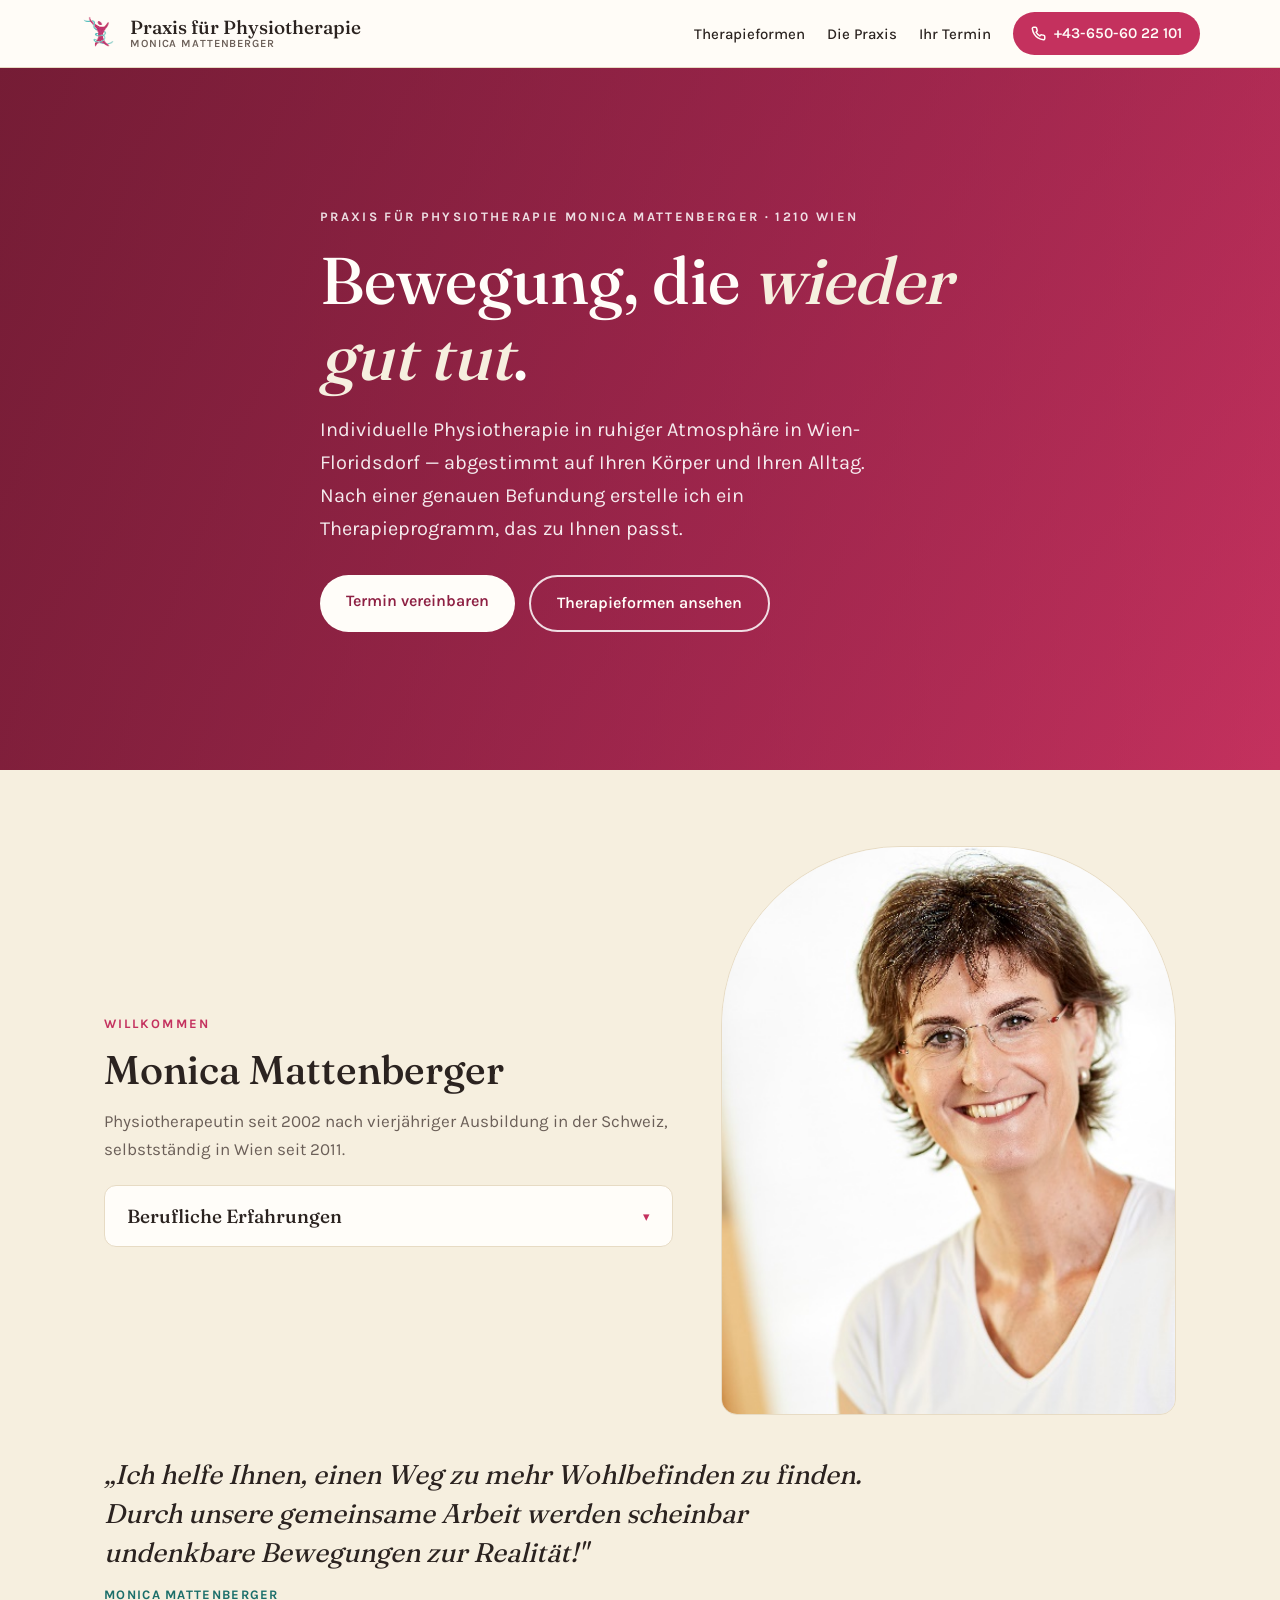
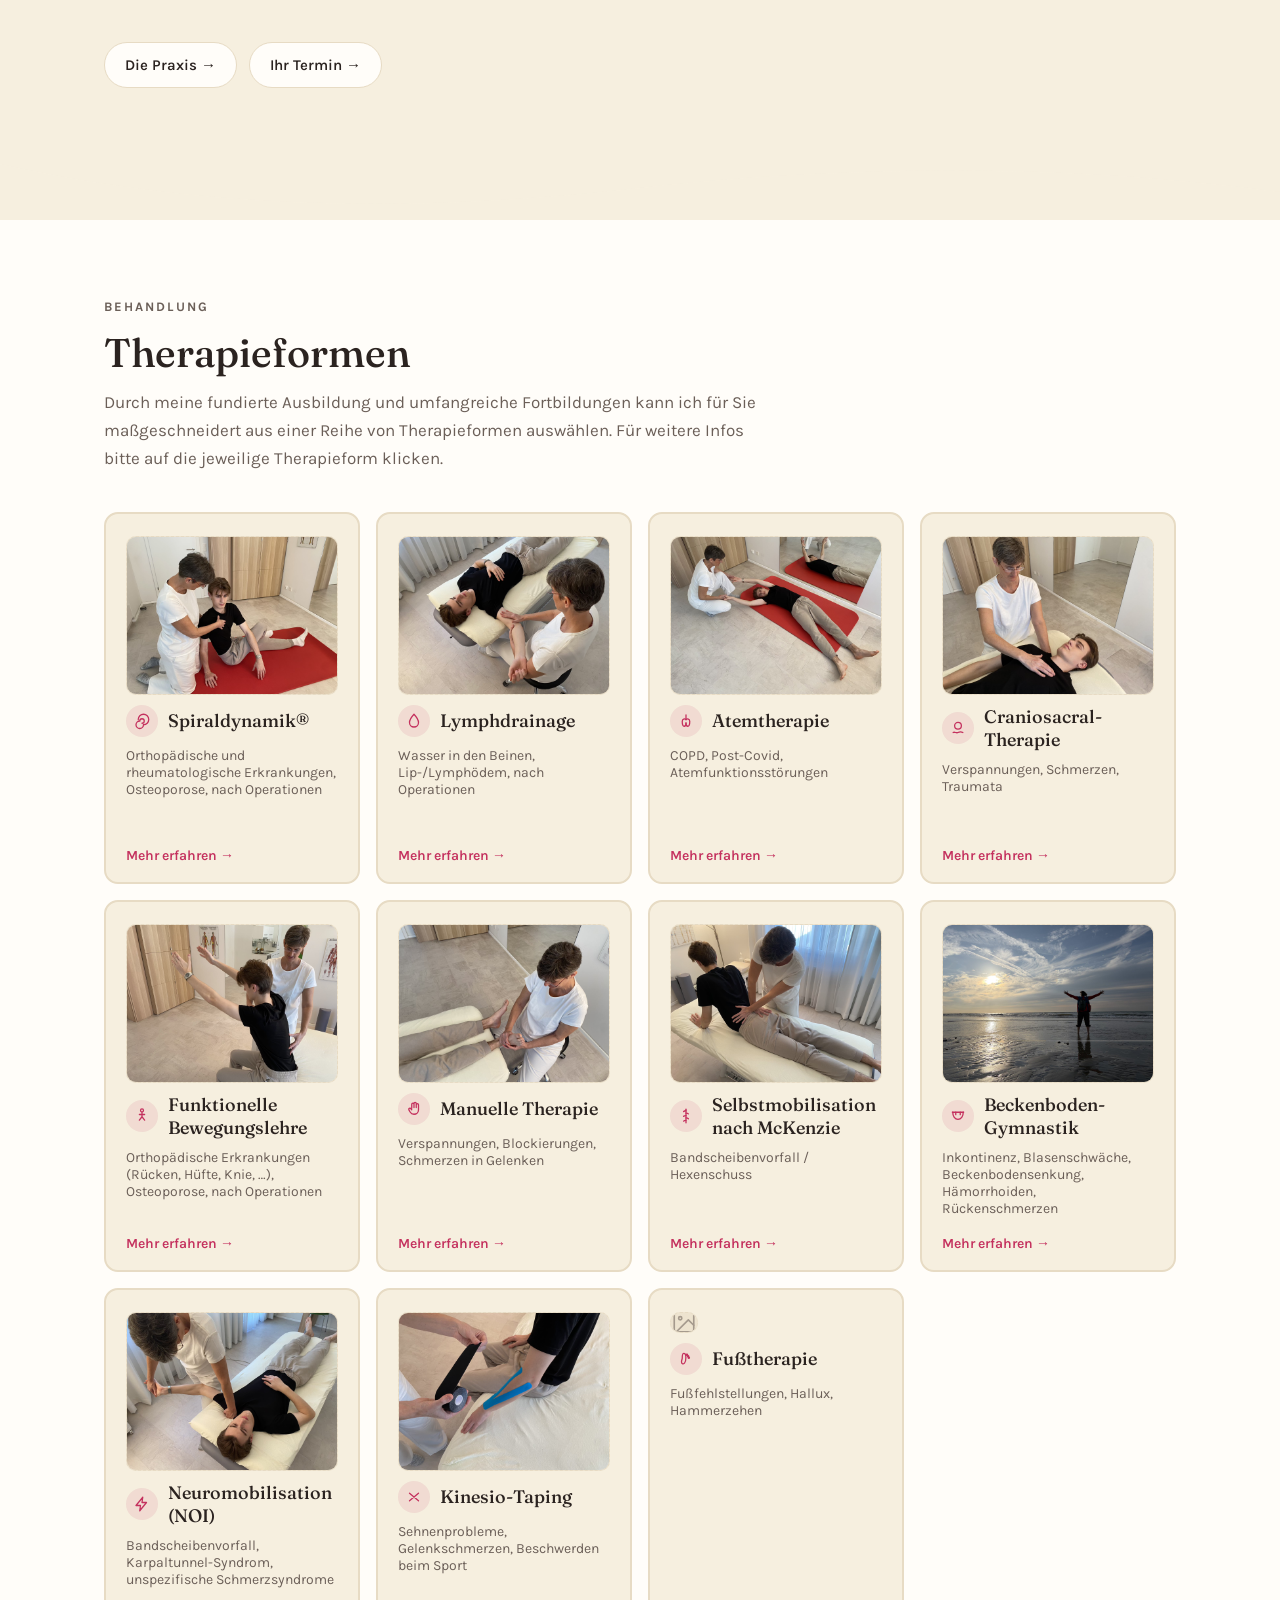
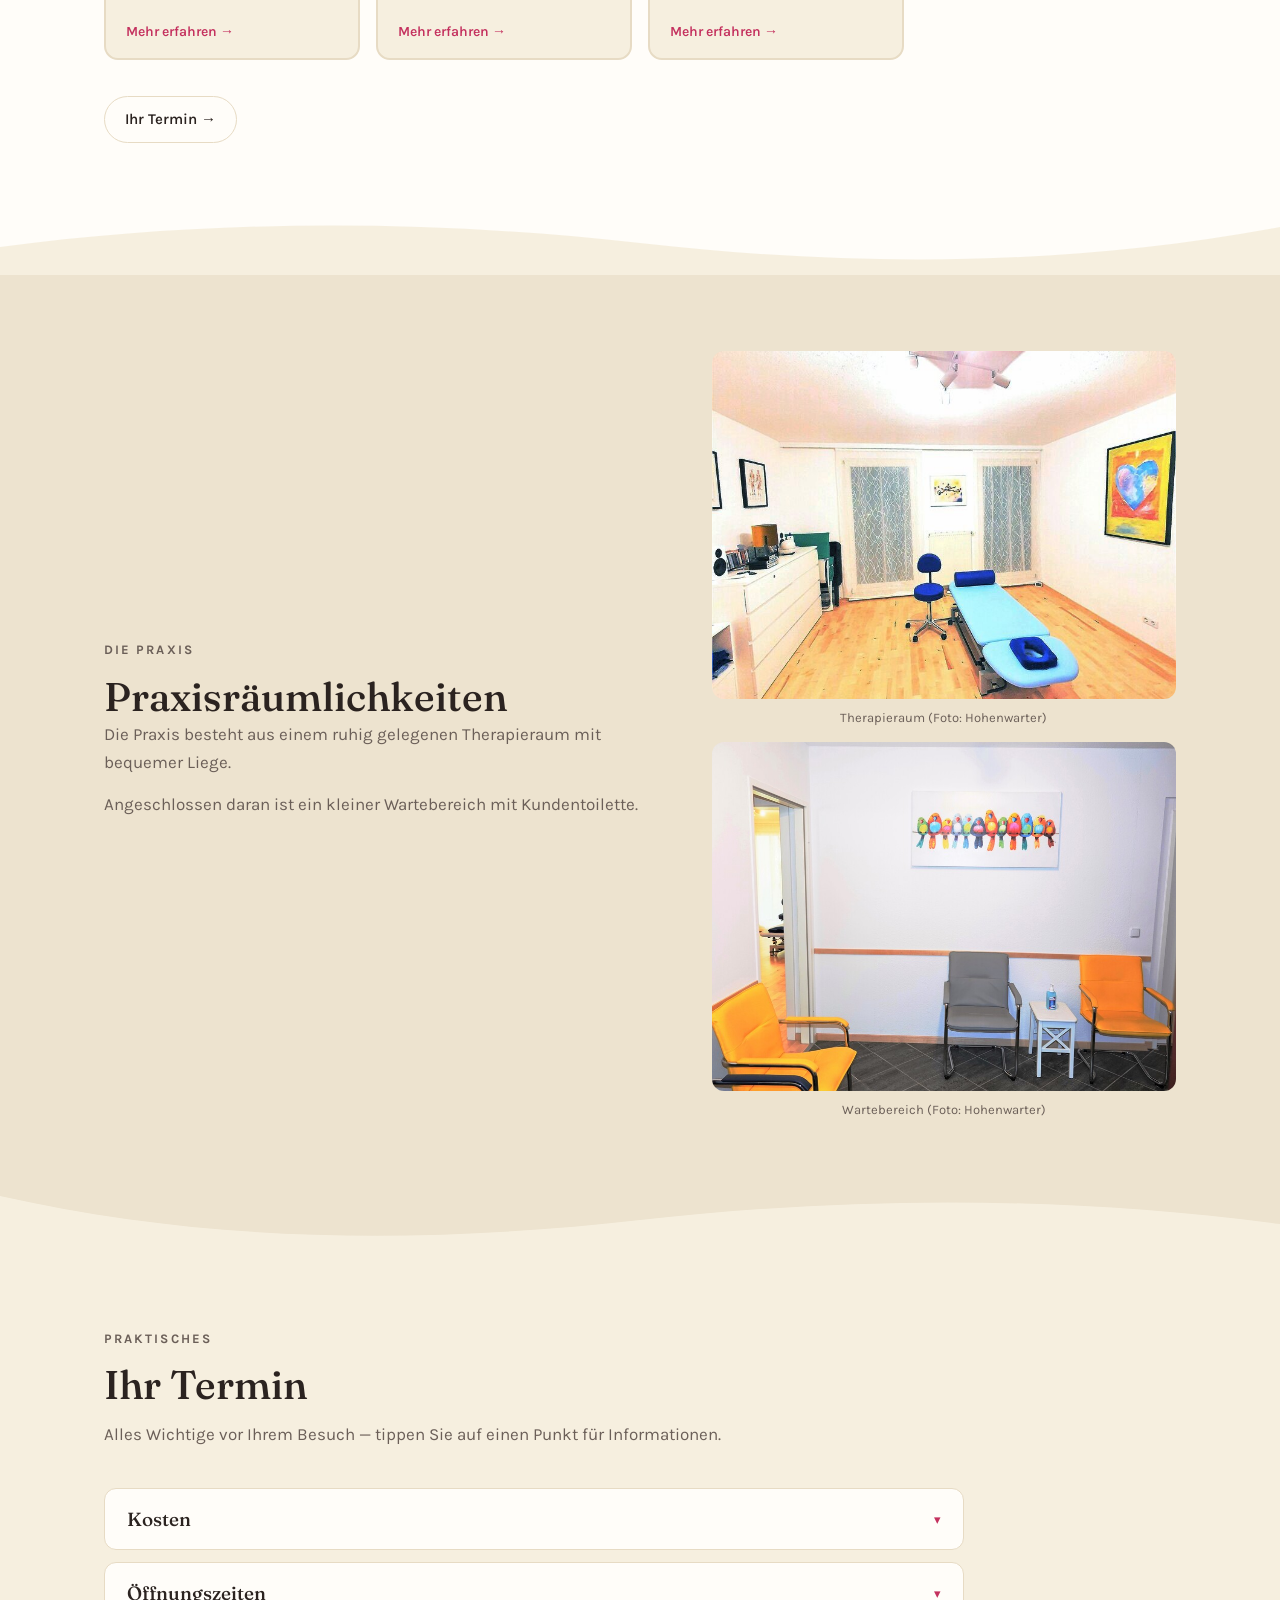
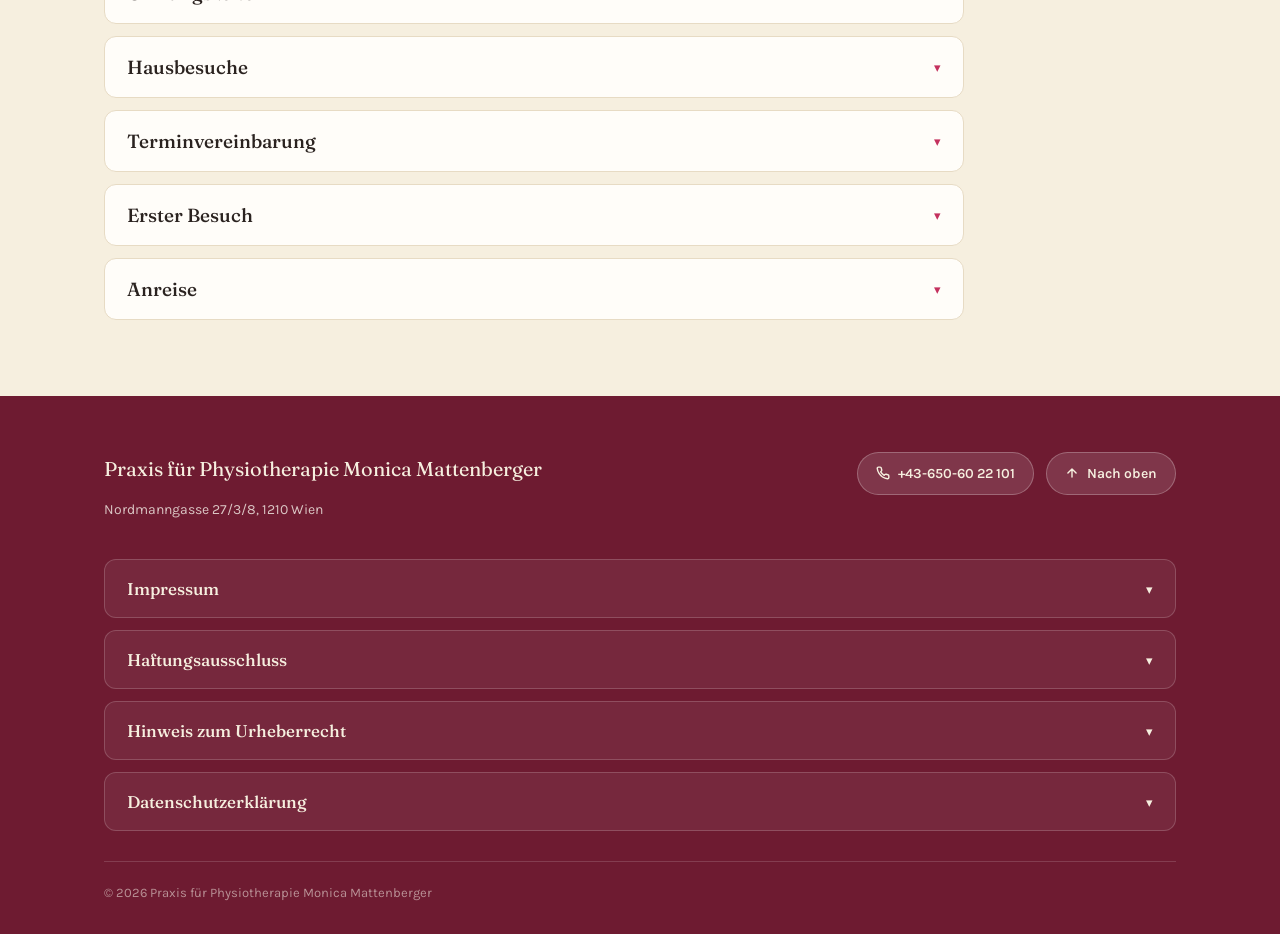
==== commit ca180ca8: "Current version of webpage, with images accompanied alongside therapies. New background, logo, and p" ====
--- a/index.html
+++ b/index.html
@@ -6,11 +6,14 @@
   <meta name="description" content="Physiotherapie Monica Mattenberger in Wien-Floridsdorf (1210). Individuelle Physiotherapie — Spiraldynamik®, Lymphdrainage, Manuelle Therapie und mehr. Termine nach Vereinbarung.">
   <title>Physiotherapie Monica Mattenberger · 1210 Wien</title>
 
-  <!-- Fonts: Fraunces (headings) + Karla (body). -->
-  <link rel="preconnect" href="https://fonts.googleapis.com">
-  <link rel="preconnect" href="https://fonts.gstatic.com" crossorigin>
-  <link href="https://fonts.googleapis.com/css2?family=Fraunces:opsz,wght@9..144,400;9..144,500;9..144,600&family=Karla:wght@400;500;600;700&display=swap" rel="stylesheet">
-
+  <!-- Flips the fade-in/reveal-on-scroll effects on only if JS actually runs.
+       Without this, any viewer that blocks scripts (some phones' inline
+       previews for emailed HTML files, for example) would leave the whole
+       page stuck invisible instead of just showing it without the animation. -->
+  <script>document.documentElement.classList.add('js');</script>
+
+  <!-- Fonts: Fraunces (headings) + Karla (body) — self-hosted in /fonts,
+       loaded via @font-face in style.css. No Google Fonts request. -->
   <link rel="stylesheet" href="style.css">
 </head>
 <body>
@@ -18,7 +21,6 @@
   <!--
     Single-page site for Physiotherapie Monica Mattenberger.
     Structure (top to bottom): header, hero, intro, therapy grid, praxis, termin, footer.
-    Editing notes (swapping text/photos) are in README.md.
     Interactions live in script.js; styling in style.css.
   -->
 
@@ -26,13 +28,8 @@
   <header id="siteHeader">
     <div class="wrap header-inner">
       <a class="brand" href="#top">
-        <!-- Placeholder logo. Replace with: <img src="images/logo.svg" alt="Logo" class="brand-logo"> -->
-        <svg width="38" height="38" viewBox="0 0 40 40" role="img" aria-label="Logo">
-          <circle cx="20" cy="7" r="4.2" fill="#C4315E"/>
-          <path d="M20 13 L13 34 M20 13 L27 34 M20 13 L9 18 M20 13 L31 18" stroke="#C4315E" stroke-width="3.6" stroke-linecap="round" fill="none"/>
-          <path d="M7 25 C14 20, 26 30, 34 23" stroke="#C4315E" stroke-width="3" fill="none" stroke-linecap="round" opacity="0.5"/>
-        </svg>
-        <span class="brand-name">Monica Mattenberger<small>Praxis für Physiotherapie</small></span>
+        <img src="images/logo.png" alt="Logo von Physiotherapie Monica Mattenberger" class="brand-logo">
+        <span class="brand-name">Praxis für Physiotherapie<small>Monica Mattenberger</small></span>
       </a>
 
       <div class="nav-cluster">
@@ -45,7 +42,7 @@
         <!-- Phone: shown early and prominently; stays visible on mobile too. -->
         <a class="phone-pill" href="tel:+436506022101">
           <svg width="15" height="15" viewBox="0 0 24 24" fill="none" stroke="currentColor" stroke-width="2.4" stroke-linecap="round" stroke-linejoin="round" aria-hidden="true"><path d="M22 16.92v3a2 2 0 0 1-2.18 2 19.79 19.79 0 0 1-8.63-3.07 19.5 19.5 0 0 1-6-6 19.79 19.79 0 0 1-3.07-8.67A2 2 0 0 1 4.11 2h3a2 2 0 0 1 2 1.72c.127.96.361 1.903.7 2.81a2 2 0 0 1-.45 2.11L8.09 9.91a16 16 0 0 0 6 6l1.27-1.27a2 2 0 0 1 2.11-.45c.907.339 1.85.573 2.81.7A2 2 0 0 1 22 16.92z"/></svg>
-          0650 60 22 101
+          +43-650-60 22 101
         </a>
 
         <button class="menu-toggle" id="menuToggle" aria-label="Menü öffnen" aria-expanded="false">
@@ -62,9 +59,9 @@
     <section class="hero">
       <div class="hero-bg"></div>
       <div class="wrap hero-content">
-        <p class="hero-eyebrow fade-up d1">Praxis für Physiotherapie · 1210 Wien</p>
+        <p class="hero-eyebrow fade-up d1">Praxis für Physiotherapie Monica Mattenberger · 1210 Wien</p>
         <h1 class="fade-up d2">Bewegung, die <em>wieder gut tut</em>.</h1>
-        <p class="hero-sub fade-up d3">Individuelle Physiotherapie in ruhiger Atmosphäre in Wien-Floridsdorf — abgestimmt auf Ihren Körper und Ihren Alltag.</p>
+        <p class="hero-sub fade-up d3">Individuelle Physiotherapie in ruhiger Atmosphäre in Wien-Floridsdorf — abgestimmt auf Ihren Körper und Ihren Alltag. Nach einer genauen Befundung erstelle ich ein Therapieprogramm, das zu Ihnen passt.</p>
         <div class="hero-cta-row fade-up d4">
           <a class="btn btn-primary" href="#termin">Termin vereinbaren</a>
           <a class="btn btn-ghost" href="#therapieformen">Therapieformen ansehen</a>
@@ -79,43 +76,55 @@
           <div>
             <p class="eyebrow">Willkommen</p>
             <h2>Monica Mattenberger</h2>
-            <p class="lead">Physiotherapeutin seit 2002 nach vierjähriger Ausbildung in der Schweiz, selbstständig in Wien seit 2011. Nach einer genauen Befundung entsteht ein Therapieprogramm, das zu Ihnen passt.</p>
-
-            <!-- Berufliche Erfahrungen = one accordion item (real text). -->
+            <p class="lead">Physiotherapeutin seit 2002 nach vierjähriger Ausbildung in der Schweiz, selbstständig in Wien seit 2011.</p>
+
+            <!-- Berufliche Erfahrungen = one accordion item (real text, from her PDF). -->
             <div class="accordion intro-accordion">
               <div class="accordion-item">
                 <button class="accordion-trigger">Berufliche Erfahrungen <span class="chev">&#9662;</span></button>
                 <div class="accordion-content">
                   <div class="accordion-content-inner">
-                    <p>Gymnastikpädagogik-Ausbildung an der Gymnastikdiplomschule GDS in Basel (Abschluss 1995). Physiotherapie-Ausbildung in Schinznach Bad, Schweiz (4 Jahre, Abschluss 2002), nostrifiziert in Österreich. Selbstständig in Wien seit 2011.</p>
+                    <p><strong>Ausbildung</strong></p>
                     <ul>
-                      <li>Spezialklinik aarReha, Schinznach Bad — Rehabilitation, Rheumatologie, Osteoporose</li>
-                      <li>Regionalspital La Carità, Locarno — Orthopädie, Medizin, Chirurgie, Neurologie</li>
-                      <li>Fortbildungen u.&nbsp;a. Spiraldynamik®, Craniosacrale Berührung, K-Taping, Lymphdrainage nach Vodder</li>
+                      <li>Physiotherapie-Ausbildung an der <em>Schule für Physiotherapie</em> in Schinznach Bad, Schweiz (Ausbildungsdauer: 4 Jahre, Abschluss 2002), Nostrifikation des schweizerischen Physiotherapie-Diploms in Österreich</li>
+                      <li>Gymnastikpädagogik-Ausbildung an der <em>Gymnastikdiplomschule GDS</em> in Basel (Abschluss 1995)</li>
+                    </ul>
+                    <p><strong>Wichtige berufliche Stationen</strong></p>
+                    <ul>
+                      <li>Selbständige Physiotherapeutin in Wien (seit 2011)</li>
+                      <li>Physiotherapeutin beim Regionalspital <em>La Carità</em> in Locarno, Schweiz (Schwerpunkte: Orthopädie, Medizin, Chirurgie, Neurologie)</li>
+                      <li>Physiotherapeutin bei der Spezialklinik <em>aarReha</em> in Schinznach Bad, Schweiz (Schwerpunkte: Rehabilitation, Rheumatologie und Osteoporose)</li>
+                    </ul>
+                    <p><strong>Zentrale Fortbildungen</strong></p>
+                    <ul>
+                      <li>„Spiraldynamik® Diploma Intermediate" auf Basis zahlreicher Kurse (z.B. Pädiatrie, Fuß, Becken, Überlastungssyndrome am Bein, Schultergürtel, Fachdidaktik)</li>
+                      <li>„Craniosacrale Berührung"</li>
+                      <li>K-Taping &amp; K-Active-Taping Sondertechniken</li>
+                      <li>Lymphdrainage nach Dr. Vodder</li>
+                      <li>Fasziendistorsionsmodell nach Typaldos (FDM)</li>
+                      <li>Atemphysiotherapie</li>
+                      <li>Neuromobilisation (NOI)</li>
+                      <li>Funktionelle Bewegungslehre</li>
+                      <li>Kommunikationskurs nach „Gordon" speziell für medizinisches Personal</li>
                     </ul>
                   </div>
                 </div>
               </div>
             </div>
-
-            <div class="chapter-links">
-              <a class="chapter-link" href="#therapieformen">Therapieformen &rarr;</a>
-              <a class="chapter-link" href="#praxis">Die Praxis &rarr;</a>
-              <a class="chapter-link" href="#termin">Ihr Termin &rarr;</a>
-            </div>
-          </div>
-
-          <!-- PLATZHALTER-PORTRÄT: replace this whole box with <img src="images/portrait.jpg" alt="Monica Mattenberger" class="intro-portrait-img"> -->
-          <div class="intro-portrait">
-            <svg width="48" height="48" viewBox="0 0 24 24" fill="none" stroke="currentColor" stroke-width="1.6" stroke-linecap="round" stroke-linejoin="round" aria-hidden="true"><circle cx="12" cy="8" r="4"/><path d="M4 21c0-4 3.6-6.5 8-6.5s8 2.5 8 6.5"/></svg>
-            <span>Platzhalter für Porträtfoto</span>
-          </div>
+          </div>
+
+          <img src="images/portrait.jpg" alt="Monica Mattenberger, Physiotherapeutin" class="intro-portrait-img">
         </div>
 
         <div class="intro-quote reveal">
           <blockquote>„Ich helfe Ihnen, einen Weg zu mehr Wohlbefinden zu finden. Durch unsere gemeinsame Arbeit werden scheinbar undenkbare Bewegungen zur Realität!"</blockquote>
           <cite>Monica Mattenberger</cite>
         </div>
+
+        <div class="chapter-links">
+          <a class="chapter-link" href="#praxis">Die Praxis &rarr;</a>
+          <a class="chapter-link" href="#termin">Ihr Termin &rarr;</a>
+        </div>
       </div>
     </section>
 
@@ -124,153 +133,271 @@
     </div>
 
     <!-- ===== Therapieformen =====
-         Tiles show the therapy name + the conditions it treats. Clicking a tile
-         opens the wide detail box below it (script.js handles this). Each tile's
-         detail text lives in its own <template> below. The small icon is the
-         current tile "picture" — see therapy-tile-picture-options.html for the
-         photo alternatives. -->
+         Each tile is a .therapy-tile: a photo + icon + name (option B from
+         her feedback), wrapping a <template> with the full detail text.
+         Clicking a tile expands it in place — script.js does that by
+         building a .tile-detail block inside the same tile and letting it
+         span the row; no separate box appears elsewhere. -->
     <section class="section section-white" id="therapieformen">
       <div class="wrap">
         <div class="section-head reveal">
           <p class="eyebrow">Behandlung</p>
           <h2>Therapieformen</h2>
-          <p>Durch fundierte Ausbildung und laufende Fortbildungen wähle ich maßgeschneidert aus einer Reihe von Methoden. Für weitere Infos auf eine Therapieform klicken.</p>
+          <p>Durch meine fundierte Ausbildung und umfangreiche Fortbildungen kann ich für Sie maßgeschneidert aus einer Reihe von Therapieformen auswählen. Für weitere Infos bitte auf die jeweilige Therapieform klicken.</p>
         </div>
 
         <div class="therapy-grid reveal" id="therapyGrid">
 
-          <button class="therapy-card">
-            <span class="therapy-icon"><svg viewBox="0 0 24 24" fill="none" stroke="currentColor" stroke-width="1.7" stroke-linecap="round"><path d="M12 15a3 3 0 1 0-3-3 5 5 0 1 0 5 5 7 7 0 1 0-7-7"/></svg></span>
-            <strong>Spiraldynamik®</strong>
-            <span class="therapy-conditions">Orthopädische und rheumatologische Erkrankungen, Osteoporose, nach Operationen</span>
-            <span class="therapy-more">Mehr erfahren &rarr;</span>
+          <div class="therapy-tile">
+            <button class="therapy-card">
+              <span class="therapy-photo"><img src="images/spiraldynamik.jpg" alt="Aktivierung der Brustwirbelsäule" loading="lazy"></span>
+              <span class="therapy-card-head">
+                <span class="therapy-icon"><svg viewBox="0 0 24 24" fill="none" stroke="currentColor" stroke-width="1.7" stroke-linecap="round"><path d="M12 15a3 3 0 1 0-3-3 5 5 0 1 0 5 5 7 7 0 1 0-7-7"/></svg></span>
+                <strong>Spiraldynamik®</strong>
+              </span>
+              <span class="therapy-conditions">Orthopädische und rheumatologische Erkrankungen, Osteoporose, nach Operationen</span>
+              <span class="therapy-more">Mehr erfahren &rarr;</span>
+            </button>
             <template>
               <h3>Spiraldynamik®</h3>
-              <p class="detail-conditions"><strong>Anwendung bei:</strong> Orthopädische und rheumatologische Erkrankungen, Osteoporose, nach Operationen</p>
-              <p>Platzhaltertext: ausführliche Beschreibung der Methode Spiraldynamik® (folgt von der Klientin).</p>
-            </template>
-          </button>
-
-          <button class="therapy-card">
-            <span class="therapy-icon"><svg viewBox="0 0 24 24" fill="none" stroke="currentColor" stroke-width="1.7" stroke-linecap="round" stroke-linejoin="round"><path d="M12 3s6 6.5 6 11a6 6 0 0 1-12 0c0-4.5 6-11 6-11z"/></svg></span>
-            <strong>Lymphdrainage</strong>
-            <span class="therapy-conditions">Lip-/Lymphödem, nach Krebs und Operationen</span>
-            <span class="therapy-more">Mehr erfahren &rarr;</span>
+              <p class="detail-conditions"><strong>Anwendungsbeispiele:</strong> Orthopädische und rheumatologische Erkrankungen, Osteoporose, nach Operationen</p>
+              <p>Das Wissen um anatomisch korrekte Haltung und Bewegung leitet uns hin zum richtigen Gebrauch unseres Körpers. Durch einfache Übungen lernen Sie sehr schnell, dass zum Beispiel Ihre Rückenprobleme stark mit der Stellung Ihrer Beine und Füße zusammenhängt. Nebenbei wird dann in den Übungen für den Rücken auch der Hallux am Großzeh mitbehandelt. Oder dass Schulter-Arm-Probleme immer auch mit Rumpf- und Kopfhaltung zu tun haben.</p>
+              <p>In der Therapie wird Ihnen das falsche im Vergleich mit dem richtigen Bewegungsmuster bewusst gemacht. Dann wird das anatomisch richtige Bewegungsverhalten angebahnt und geübt. Das Ziel ist, neues und richtiges Bewegen im Alltag zu integrieren. Dadurch kommt es zu Erfolgserlebnissen und einer neuen Bewegungsfreude.</p>
+              <p>Spiraldynamik® ist ideal für Menschen, die ihre Gesundheit in die eigenen Hände nehmen wollen. Kommentar einer meiner Patientinnen: „Ich habe gehen gelernt. … In jedem Schritt steckt eine Übung." Ein Freund zu einer Spiraldynamik®-geübten Läuferin: „Du läufst ja mit einer unglaublichen Leichtigkeit!"</p>
+              <p>Weitere Informationen: <a href="https://spiraldynamik.com/de/index.html" target="_blank" rel="noopener">Spiraldynamik®</a></p>
+            </template>
+          </div>
+
+          <div class="therapy-tile">
+            <button class="therapy-card">
+              <span class="therapy-photo"><img src="images/lymphdrainage.jpg" alt="Lymphdrainage des Arms" loading="lazy"></span>
+              <span class="therapy-card-head">
+                <span class="therapy-icon"><svg viewBox="0 0 24 24" fill="none" stroke="currentColor" stroke-width="1.7" stroke-linecap="round" stroke-linejoin="round"><path d="M12 3s6 6.5 6 11a6 6 0 0 1-12 0c0-4.5 6-11 6-11z"/></svg></span>
+                <strong>Lymphdrainage</strong>
+              </span>
+              <span class="therapy-conditions">Wasser in den Beinen, Lip-/Lymphödem, nach Operationen</span>
+              <span class="therapy-more">Mehr erfahren &rarr;</span>
+            </button>
             <template>
               <h3>Lymphdrainage</h3>
-              <p class="detail-conditions"><strong>Anwendung bei:</strong> Lip-/Lymphödem, nach Krebs und Operationen</p>
-              <p>Platzhaltertext: ausführliche Beschreibung der manuellen Lymphdrainage.</p>
-            </template>
-          </button>
-
-          <button class="therapy-card">
-            <span class="therapy-icon"><svg viewBox="0 0 24 24" fill="none" stroke="currentColor" stroke-width="1.7" stroke-linecap="round" stroke-linejoin="round"><path d="M12 4v6"/><path d="M12 10c-1.6-1.4-5-1-5 2.6 0 3.2.6 6.4 2.6 6.4S12 17 12 14.6"/><path d="M12 10c1.6-1.4 5-1 5 2.6 0 3.2-.6 6.4-2.6 6.4S12 17 12 14.6"/></svg></span>
-            <strong>Atemtherapie</strong>
-            <span class="therapy-conditions">COPD, Post-Covid, Atemfunktionsstörung</span>
-            <span class="therapy-more">Mehr erfahren &rarr;</span>
+              <p class="detail-conditions"><strong>Anwendungsbeispiele:</strong> Wasser in den Beinen, Lip-/Lymphödem, nach Operationen</p>
+              <p>Lymphdrainage ist eine Technik, die stark Heilungsprozesse anregt. Klassischerweise kommt sie in folgenden Bereichen zum Einsatz:</p>
+              <ul>
+                <li>Bei Lymphödemen, also bei sogenanntem „Wasser in den Beinen",</li>
+                <li>nach Operationen, um den Heilungsprozess zu unterstützen,</li>
+                <li>nach (Brust)krebsoperationen,</li>
+                <li>zum Ausleiten von Schlackenstoffen begleitend zu Fastenkuren,</li>
+                <li>bei chronischen Entzündungen der Nasennebenhöhlen.</li>
+              </ul>
+              <p>Die Lymphdrainage ist eine extrem beruhigende und entspannende Technik. Die Griffe sind immer ganz sanfte Streichungen und Drehungen auf der Haut, die die Lymphflüssigkeit anregen, sich zu bewegen. Auf diese Weise wird ein Teil der mobilisierten Lymphe in den Blutstrom eingespeist und letztlich über den Urin ausgeleitet. So erhöht sich das Wohlbefinden und Heilungsprozesse werden gefördert.</p>
+              <p>Weitere Informationen: <a href="http://www.lymphliga.at/" target="_blank" rel="noopener">Österreichische Lymph-Liga</a></p>
+            </template>
+          </div>
+
+          <div class="therapy-tile">
+            <button class="therapy-card">
+              <span class="therapy-photo"><img src="images/atemtherapie.jpg" alt="Aktivierung der Tiefatmung" loading="lazy"></span>
+              <span class="therapy-card-head">
+                <span class="therapy-icon"><svg viewBox="0 0 24 24" fill="none" stroke="currentColor" stroke-width="1.7" stroke-linecap="round" stroke-linejoin="round"><path d="M12 4v6"/><path d="M12 10c-1.6-1.4-5-1-5 2.6 0 3.2.6 6.4 2.6 6.4S12 17 12 14.6"/><path d="M12 10c1.6-1.4 5-1 5 2.6 0 3.2-.6 6.4-2.6 6.4S12 17 12 14.6"/></svg></span>
+                <strong>Atemtherapie</strong>
+              </span>
+              <span class="therapy-conditions">COPD, Post-Covid, Atemfunktionsstörungen</span>
+              <span class="therapy-more">Mehr erfahren &rarr;</span>
+            </button>
             <template>
               <h3>Atemtherapie</h3>
-              <p class="detail-conditions"><strong>Anwendung bei:</strong> COPD, Post-Covid, Atemfunktionsstörung</p>
-              <p>Platzhaltertext: ausführliche Beschreibung der Atemtherapie.</p>
-            </template>
-          </button>
-
-          <button class="therapy-card">
-            <span class="therapy-icon"><svg viewBox="0 0 24 24" fill="none" stroke="currentColor" stroke-width="1.7" stroke-linecap="round" stroke-linejoin="round"><circle cx="12" cy="9" r="4.5"/><path d="M5.5 18c2.2-1.3 4.3 1.3 6.5 0s4.3-1.3 6.5 0"/></svg></span>
-            <strong>Craniosacraltherapie</strong>
-            <span class="therapy-conditions">Verspannungen, Schmerzen, Traumata</span>
-            <span class="therapy-more">Mehr erfahren &rarr;</span>
-            <template>
-              <h3>Craniosacraltherapie</h3>
-              <p class="detail-conditions"><strong>Anwendung bei:</strong> Verspannungen, Schmerzen, Traumata</p>
-              <p>Platzhaltertext: ausführliche Beschreibung der Craniosacraltherapie.</p>
-            </template>
-          </button>
-
-          <button class="therapy-card">
-            <span class="therapy-icon"><svg viewBox="0 0 24 24" fill="none" stroke="currentColor" stroke-width="1.7" stroke-linecap="round" stroke-linejoin="round"><circle cx="12" cy="4.5" r="2"/><path d="M12 7v6M12 13l-3.5 4.5M12 13l3.5 4.5M8.5 10h7"/></svg></span>
-            <strong>Funktionelle Bewegungslehre</strong>
-            <span class="therapy-conditions">Orthopädische Erkrankungen (Rücken, Hüfte, Knie, …), Osteoporose, nach Operationen</span>
-            <span class="therapy-more">Mehr erfahren &rarr;</span>
+              <p class="detail-conditions"><strong>Anwendungsbeispiele:</strong> COPD, Post-Covid, Atemfunktionsstörungen</p>
+              <p>Wir atmen ständig, ohne darüber nachzudenken. Atmen ist selbstverständlich – richtiges Atmen nicht unbedingt.</p>
+              <p>Bei Lungenkrankheiten (COPD, nach Covid-Erkrankungen) oder Lungenschädigungen, aber auch bei Atemfunktionsstörungen bieten sich spezifische Übungen aus dem Bereich der Atemphysiotherapie an. Dadurch lässt sich die Atmung sowohl auf willkürliche als auch unwillkürliche Weise beeinflussen.</p>
+              <p>Die Therapie nutzt beide Bereiche, um zumindest den Status quo zu erhalten oder das Atmen dauerhaft zu verbessern.</p>
+            </template>
+          </div>
+
+          <div class="therapy-tile">
+            <button class="therapy-card">
+              <span class="therapy-photo"><img src="images/craniosacral-therapie.jpg" alt="Craniosacral-Behandlung" loading="lazy"></span>
+              <span class="therapy-card-head">
+                <span class="therapy-icon"><svg viewBox="0 0 24 24" fill="none" stroke="currentColor" stroke-width="1.7" stroke-linecap="round" stroke-linejoin="round"><circle cx="12" cy="9" r="4.5"/><path d="M5.5 18c2.2-1.3 4.3 1.3 6.5 0s4.3-1.3 6.5 0"/></svg></span>
+                <strong>Craniosacral-Therapie</strong>
+              </span>
+              <span class="therapy-conditions">Verspannungen, Schmerzen, Traumata</span>
+              <span class="therapy-more">Mehr erfahren &rarr;</span>
+            </button>
+            <template>
+              <h3>Craniosacral-Therapie</h3>
+              <p class="detail-conditions"><strong>Anwendungsbeispiele:</strong> Verspannungen, Schmerzen, Traumata</p>
+              <p>Diese Therapie ist eine manuelle Behandlungsform, die sich aus der Osteopathie heraus entwickelt hat. Im feinen Pulsieren der Gehirn- und Rückenmarksflüssigkeit lässt sich der craniosacrale Rhythmus erspüren. Da dieser sich im ganzen Bindegewebe ausbreitet, ist er im ganzen Körper tastbar.</p>
+              <p>Für die Behandlung ist die Qualität der rhythmischen Bewegung ausschlaggebend. Durch eine gezielte Therapie kann diese unterstützt und harmonisiert werden. Es können sich Verspannungen und Bewegungseinschränkungen lösen, Schmerzen können reduziert werden.</p>
+              <p>Insgesamt ist dies eine sehr entspannende und beruhigende Therapie.</p>
+              <p>Weitere Informationen: <a href="https://www.cranio-austria.at/craniosacrale-k%C3%B6rperarbeit/" target="_blank" rel="noopener">Cranio-Austria</a></p>
+            </template>
+          </div>
+
+          <div class="therapy-tile">
+            <button class="therapy-card">
+              <span class="therapy-photo"><img src="images/funktionelle-bewegungslehre.jpg" alt="Aktivierung der Lendenwirbelsäule (LWS)" loading="lazy"></span>
+              <span class="therapy-card-head">
+                <span class="therapy-icon"><svg viewBox="0 0 24 24" fill="none" stroke="currentColor" stroke-width="1.7" stroke-linecap="round" stroke-linejoin="round"><circle cx="12" cy="4.5" r="2"/><path d="M12 7v6M12 13l-3.5 4.5M12 13l3.5 4.5M8.5 10h7"/></svg></span>
+                <strong>Funktionelle Bewegungslehre</strong>
+              </span>
+              <span class="therapy-conditions">Orthopädische Erkrankungen (Rücken, Hüfte, Knie, …), Osteoporose, nach Operationen</span>
+              <span class="therapy-more">Mehr erfahren &rarr;</span>
+            </button>
             <template>
               <h3>Funktionelle Bewegungslehre</h3>
-              <p class="detail-conditions"><strong>Anwendung bei:</strong> Orthopädische Erkrankungen (Rücken, Hüfte, Knie, …), Osteoporose, nach Operationen</p>
-              <p>Platzhaltertext: ausführliche Beschreibung der Funktionellen Bewegungslehre.</p>
-            </template>
-          </button>
-
-          <button class="therapy-card">
-            <span class="therapy-icon"><svg viewBox="0 0 24 24" fill="none" stroke="currentColor" stroke-width="1.7" stroke-linecap="round" stroke-linejoin="round"><path d="M9 11V5.6a1.5 1.5 0 0 1 3 0V10m0-1V4.6a1.5 1.5 0 0 1 3 0V10m0-.6V6.2a1.5 1.5 0 0 1 3 0V13a6 6 0 0 1-6 6 6 6 0 0 1-5.2-3l-1.6-2.8a1.5 1.5 0 0 1 2.6-1.5L9 13"/></svg></span>
-            <strong>Manuelle Therapie</strong>
-            <span class="therapy-conditions">Verspannungen, Blockierungen, Schmerzen in Gelenken</span>
-            <span class="therapy-more">Mehr erfahren &rarr;</span>
+              <p class="detail-conditions"><strong>Anwendungsbeispiele:</strong> Orthopädische Erkrankungen (Rücken, Hüfte, Knie, …), Osteoporose, nach Operationen</p>
+              <p>Oft bewegen wir uns „unnatürlich", weil wir so einem Schmerz ausweichen können. Der kurzfristige Vorteil wird oft durch langfristige Nachteile erkauft, wie z.B. Haltungsschäden oder Abnützungserscheinungen an Gelenken.</p>
+              <p>Die Methode der funktionellen Bewegungslehre (FBL) dient dazu, wieder eine natürliche, Ressourcen schonende Bewegung in Gang zu bringen.</p>
+              <p>Ein Therapieprogramm wird durch vorgängiges Beobachten und Analysieren des Bewegungsablaufs erstellt. Die eigentliche Therapie ermöglicht durch die geplanten, gezielten Übungen eine neue, harmonischere Bewegung.</p>
+            </template>
+          </div>
+
+          <div class="therapy-tile">
+            <button class="therapy-card">
+              <span class="therapy-photo"><img src="images/manuelle-therapie.jpg" alt="Mobilisierung des Sprunggelenkes" loading="lazy"></span>
+              <span class="therapy-card-head">
+                <span class="therapy-icon"><svg viewBox="0 0 24 24" fill="none" stroke="currentColor" stroke-width="1.7" stroke-linecap="round" stroke-linejoin="round"><path d="M9 11V5.6a1.5 1.5 0 0 1 3 0V10m0-1V4.6a1.5 1.5 0 0 1 3 0V10m0-.6V6.2a1.5 1.5 0 0 1 3 0V13a6 6 0 0 1-6 6 6 6 0 0 1-5.2-3l-1.6-2.8a1.5 1.5 0 0 1 2.6-1.5L9 13"/></svg></span>
+                <strong>Manuelle Therapie</strong>
+              </span>
+              <span class="therapy-conditions">Verspannungen, Blockierungen, Schmerzen in Gelenken</span>
+              <span class="therapy-more">Mehr erfahren &rarr;</span>
+            </button>
             <template>
               <h3>Manuelle Therapie</h3>
-              <p class="detail-conditions"><strong>Anwendung bei:</strong> Verspannungen, Blockierungen, Schmerzen in Gelenken</p>
-              <p>Platzhaltertext: ausführliche Beschreibung der Manuellen Therapie.</p>
-            </template>
-          </button>
-
-          <button class="therapy-card">
-            <span class="therapy-icon"><svg viewBox="0 0 24 24" fill="none" stroke="currentColor" stroke-width="1.7" stroke-linecap="round" stroke-linejoin="round"><path d="M12 3v18"/><path d="M12 5c-2.2 0-3.2 1-3.2 1M12 8.2c2.2 0 3.2 1 3.2 1M12 11.4c-2.2 0-3.2 1-3.2 1M12 14.6c2.2 0 3.2 1 3.2 1M12 17.8c-2.2 0-3.2 1-3.2 1"/></svg></span>
-            <strong>Selbstmobilisation nach McKenzie</strong>
-            <span class="therapy-conditions">Bandscheibenvorfall / Hexenschuss</span>
-            <span class="therapy-more">Mehr erfahren &rarr;</span>
+              <p class="detail-conditions"><strong>Anwendungsbeispiele:</strong> Verspannungen, Blockierungen, Schmerzen in Gelenken</p>
+              <p>Unter Manuelle Therapie fallen diverse Techniken wie</p>
+              <ul>
+                <li>Triggerpunkt-Techniken zum Lösen von Verspannungen,</li>
+                <li>Maitland-Techniken zur Mobilisierung von Gelenken und Lösen von Blockaden,</li>
+                <li>FDM (Faszien-Distorsions-Modell) zum Lösen von verklebten Faszien,</li>
+                <li>Massage-Techniken.</li>
+              </ul>
+              <p>Weitere Informationen: <a href="https://www.oevmpt.at/patienten/maitland-konzept/" target="_blank" rel="noopener">Österreichischer Verein für Manuelle Physiotherapie ÖVMPT</a></p>
+            </template>
+          </div>
+
+          <div class="therapy-tile">
+            <button class="therapy-card">
+              <span class="therapy-photo"><img src="images/mckenzie.jpg" alt="Schmerzbehandlung" loading="lazy"></span>
+              <span class="therapy-card-head">
+                <span class="therapy-icon"><svg viewBox="0 0 24 24" fill="none" stroke="currentColor" stroke-width="1.7" stroke-linecap="round" stroke-linejoin="round"><path d="M12 3v18"/><path d="M12 5c-2.2 0-3.2 1-3.2 1M12 8.2c2.2 0 3.2 1 3.2 1M12 11.4c-2.2 0-3.2 1-3.2 1M12 14.6c2.2 0 3.2 1 3.2 1M12 17.8c-2.2 0-3.2 1-3.2 1"/></svg></span>
+                <strong>Selbstmobilisation nach McKenzie</strong>
+              </span>
+              <span class="therapy-conditions">Bandscheibenvorfall / Hexenschuss</span>
+              <span class="therapy-more">Mehr erfahren &rarr;</span>
+            </button>
             <template>
               <h3>Selbstmobilisation nach McKenzie</h3>
-              <p class="detail-conditions"><strong>Anwendung bei:</strong> Bandscheibenvorfall / Hexenschuss</p>
-              <p>Platzhaltertext: ausführliche Beschreibung der McKenzie-Methode.</p>
-            </template>
-          </button>
-
-          <button class="therapy-card">
-            <span class="therapy-icon"><svg viewBox="0 0 24 24" fill="none" stroke="currentColor" stroke-width="1.7" stroke-linecap="round" stroke-linejoin="round"><path d="M5 7c0 5.5 3 9.5 7 9.5s7-4 7-9.5"/><path d="M4.5 7h15"/><path d="M9 7v3.2M15 7v3.2"/></svg></span>
-            <strong>Beckenbodengymnastik</strong>
-            <span class="therapy-conditions">Inkontinenz, Blasenschwäche, Beckenbodensenkung, Hämorrhoiden, Rückenschmerzen</span>
-            <span class="therapy-more">Mehr erfahren &rarr;</span>
-            <template>
-              <h3>Beckenbodengymnastik</h3>
-              <p class="detail-conditions"><strong>Anwendung bei:</strong> Inkontinenz, Blasenschwäche, Beckenbodensenkung, Hämorrhoiden, Rückenschmerzen</p>
-              <p>Platzhaltertext: ausführliche Beschreibung der Beckenbodengymnastik.</p>
-            </template>
-          </button>
-
-          <button class="therapy-card">
-            <span class="therapy-icon"><svg viewBox="0 0 24 24" fill="none" stroke="currentColor" stroke-width="1.7" stroke-linecap="round" stroke-linejoin="round"><path d="M13 3 4 14h6l-1 7 9-11h-6z"/></svg></span>
-            <strong>Neuromobilisation</strong>
-            <span class="therapy-conditions">Bandscheibenvorfall, Karpaltunnel-Syndrom, unspezifische Schmerzsyndrome</span>
-            <span class="therapy-more">Mehr erfahren &rarr;</span>
-            <template>
-              <h3>Neuromobilisation</h3>
-              <p class="detail-conditions"><strong>Anwendung bei:</strong> Bandscheibenvorfall, Karpaltunnel-Syndrom, unspezifische Schmerzsyndrome</p>
-              <p>Platzhaltertext: ausführliche Beschreibung der Neuromobilisation.</p>
-            </template>
-          </button>
-
-          <button class="therapy-card">
-            <span class="therapy-icon"><svg viewBox="0 0 24 24" fill="none" stroke="currentColor" stroke-width="1.7" stroke-linecap="round" stroke-linejoin="round"><path d="M6 7l12 10M6 17 18 7"/></svg></span>
-            <strong>Kinesio-Taping</strong>
-            <span class="therapy-conditions">Sehnenprobleme, Gelenkschmerzen, Beschwerden beim Sport</span>
-            <span class="therapy-more">Mehr erfahren &rarr;</span>
+              <p class="detail-conditions"><strong>Anwendungsbeispiele:</strong> Bandscheibenvorfall / Hexenschuss</p>
+              <p>Bei einem Bandscheibenvorfall mit oder ohne Ausstrahlungen oder auch bei unspezifischen Schmerzen in der Wirbelsäule kann die Technik nach McKenzie eine effiziente Methode zur Linderung der Schmerzen sein.</p>
+              <p>In der Untersuchung wird nach Positionen und Bewegungen gesucht, mit denen der Patient seine Symptome selbst beeinflussen kann.</p>
+              <p>Die regelmäßige Anwendung dieser Selbstbehandlungsverfahren soll dem Patienten die Möglichkeit geben, sein Problem selbst in den Griff zu bekommen. D.h., es wird eine grösstmögliche Unabhängigkeit vom Therapeuten angestrebt. Dieser hilft dem Patienten durch ergonomische Instruktionen und Haltungskorrekturen, eine nachhaltige Verhaltensänderung zu erlangen.</p>
+              <p>Weitere Informationen: <a href="https://de.mckenzieinstitute.org/f%C3%BCr-patienten/was-ist-die-mckenzie-methode/" target="_blank" rel="noopener">McKenzie Institut</a></p>
+            </template>
+          </div>
+
+          <div class="therapy-tile">
+            <button class="therapy-card">
+              <span class="therapy-photo"><img src="images/gymnastik.jpg" alt="Monica Mattenberger am Strand, Arme ausgebreitet" loading="lazy"></span>
+              <span class="therapy-card-head">
+                <span class="therapy-icon"><svg viewBox="0 0 24 24" fill="none" stroke="currentColor" stroke-width="1.7" stroke-linecap="round" stroke-linejoin="round"><path d="M5 7c0 5.5 3 9.5 7 9.5s7-4 7-9.5"/><path d="M4.5 7h15"/><path d="M9 7v3.2M15 7v3.2"/></svg></span>
+                <strong>Beckenboden-Gymnastik</strong>
+              </span>
+              <span class="therapy-conditions">Inkontinenz, Blasenschwäche, Beckenbodensenkung, Hämorrhoiden, Rückenschmerzen</span>
+              <span class="therapy-more">Mehr erfahren &rarr;</span>
+            </button>
+            <template>
+              <h3>Beckenboden-Gymnastik</h3>
+              <p class="detail-conditions"><strong>Anwendungsbeispiele:</strong> Inkontinenz, Blasenschwäche, Beckenbodensenkung, Hämorrhoiden, Rückenschmerzen</p>
+              <p>Der Beckenboden ist die Muskulatur, die das Becken wie eine federnde, mehrschichtige Matte nach unten abschließt. Sie steht in engem Zusammenhang mit Rücken- und Bauchmuskulatur. Der Beckenboden stützt die inneren Organe und verhindert ein Abrutschen nach unten. Er steuert u.a. die Funktion der Blase und des Darmes.</p>
+              <p>Der Beckenboden kann mit einfachen Übungen aktiviert werden. Dieser so gestärkte Beckenboden hilft bei</p>
+              <ul>
+                <li>Inkontinenz (Blasenschwäche)</li>
+                <li>Beckenbodensenkung</li>
+                <li>Hämorrhoiden</li>
+                <li>Rückenschmerzen</li>
+              </ul>
+              <p>Weitere Informationen: <a href="https://www.beckenboden-gesellschaft.at/informationen/" target="_blank" rel="noopener">Beckenboden Gesellschaft Österreich</a></p>
+            </template>
+          </div>
+
+          <div class="therapy-tile">
+            <button class="therapy-card">
+              <span class="therapy-photo"><img src="images/neuromobilisation.jpg" alt="Mobilisierung des Nervus Medianus im Arm" loading="lazy"></span>
+              <span class="therapy-card-head">
+                <span class="therapy-icon"><svg viewBox="0 0 24 24" fill="none" stroke="currentColor" stroke-width="1.7" stroke-linecap="round" stroke-linejoin="round"><path d="M13 3 4 14h6l-1 7 9-11h-6z"/></svg></span>
+                <strong>Neuromobilisation (NOI)</strong>
+              </span>
+              <span class="therapy-conditions">Bandscheibenvorfall, Karpaltunnel-Syndrom, unspezifische Schmerzsyndrome</span>
+              <span class="therapy-more">Mehr erfahren &rarr;</span>
+            </button>
+            <template>
+              <h3>Neuromobilisation (NOI)</h3>
+              <p class="detail-conditions"><strong>Anwendungsbeispiele:</strong> Bandscheibenvorfall, Karpaltunnel-Syndrom, unspezifische Schmerzsyndrome</p>
+              <p>Bei diversen Beschwerden ist oft die gestörte Wechselwirkung eines Nervs und seinen umliegenden Geweben die Schmerzursache.</p>
+              <p>Beispiele hierfür sind</p>
+              <ul>
+                <li>Bandscheibenvorfall (mit Ausstrahlungen ins Bein oder Cervicalsyndrom mit Ausstrahlungen in den Arm),</li>
+                <li>Karpaltunnelsyndrom und</li>
+                <li>unspezifische Schmerzsyndrome in den Gliedmaßen.</li>
+              </ul>
+              <p>Bei einem Bandscheibenvorfall drückt die Bandscheibe auf den Nerv und führt zu einer Entzündung mit einhergehenden Schmerzen.</p>
+              <p>In diesen und ähnlichen Fällen empfiehlt sich oft die Neuromobilisation (NOI). Bei dieser kann durch spezielle Techniken der relevante Nerv bewegt und gedehnt werden, um diesen von Verklebungen mit seinem Umfeld zu lösen. Dadurch lassen sich die Schmerzen dauerhaft lösen.</p>
+            </template>
+          </div>
+
+          <div class="therapy-tile">
+            <button class="therapy-card">
+              <span class="therapy-photo"><img src="images/kinesio-taping.jpg" alt="Behandlung bei „Tennis-Ellbogen&quot;" loading="lazy"></span>
+              <span class="therapy-card-head">
+                <span class="therapy-icon"><svg viewBox="0 0 24 24" fill="none" stroke="currentColor" stroke-width="1.7" stroke-linecap="round" stroke-linejoin="round"><path d="M6 7l12 10M6 17 18 7"/></svg></span>
+                <strong>Kinesio-Taping</strong>
+              </span>
+              <span class="therapy-conditions">Sehnenprobleme, Gelenkschmerzen, Beschwerden beim Sport</span>
+              <span class="therapy-more">Mehr erfahren &rarr;</span>
+            </button>
             <template>
               <h3>Kinesio-Taping</h3>
-              <p class="detail-conditions"><strong>Anwendung bei:</strong> Sehnenprobleme, Gelenkschmerzen, Beschwerden beim Sport</p>
-              <p>Platzhaltertext: ausführliche Beschreibung des Kinesio-Tapings.</p>
-            </template>
-          </button>
-
-          <button class="therapy-card">
-            <span class="therapy-icon"><svg viewBox="0 0 24 24" fill="none" stroke="currentColor" stroke-width="1.7" stroke-linecap="round" stroke-linejoin="round"><path d="M9 4.5c1.8 0 2.8 2 2.8 5s.2 6-1.8 8-4 1-4-2c0-2 1-3 1-5s.2-6 2-6z"/><circle cx="13.2" cy="6.4" r="0.9"/><circle cx="14.8" cy="8.2" r="0.8"/><circle cx="15.8" cy="10.4" r="0.8"/></svg></span>
-            <strong>Fußtherapie</strong>
-            <span class="therapy-conditions">Fußfehlstellungen, Hallux, Hammerzehe</span>
-            <span class="therapy-more">Mehr erfahren &rarr;</span>
+              <p class="detail-conditions"><strong>Anwendungsbeispiele:</strong> Sehnenprobleme, Gelenkschmerzen, Beschwerden beim Sport</p>
+              <p>Bei einer Reihe von Beschwerden im Bereich der Muskeln, der Gelenke, der Lymphe und der Nerven erweist sich Kinesio-Taping (kurz K-Taping oder Taping) als eine wertvoll unterstützende Methode.</p>
+              <p>Kinesio-Tape steht frei übersetzt für „bewegliches Hautklebeband". Das Tape wird mit verschiedenen Techniken in mannigfaltigen Formen auf die Haut aufgeklebt. Beispielsweise entspannt oder aktiviert es Muskeln, verbessert die Stabilität und Beweglichkeit von Gelenken, aktiviert das Lymphsystem und reduziert Schmerzen.</p>
+              <p>Kinesio-Taping hat ein sehr breites Anwendungsfeld:</p>
+              <ul>
+                <li>Bei Gelenkschmerzen, z.B. Knieschmerzen, Arthrose am Kniegelenk, ein verstauchter Knöchel,</li>
+                <li>bei Muskelspannungsstörungen, wie z.B. ein verspannter Nacken vom Sitzen im Büro, Schleudertrauma,</li>
+                <li>bei Sehnenproblemen wie Tennisarm, Karpaltunnelsyndrom, Sehnenrissen, Sehnenscheidenentzündungen, Bizepssehnenreizung, Schulterimpingement, Probleme mit der Achillesferse,</li>
+                <li>nach Operationen zur Nachbehandlung entstandener Narben, Entstauung nach Knieoperationen und Blutergüssen,</li>
+                <li>im Sport zur Entlastung von stark belasteten Strukturen wie Muskelgruppen, Gelenken, Sehnen und Bändern sowie nach Muskelfaserrissen,</li>
+                <li>in der Lymphtherapie, z.B. bei der Nachsorge von Brustkrebsoperationen, Entstauung von Lymphödemen,</li>
+                <li>muskuläre Mitbeteiligung bei Migräne und Tinnitus, Menstruationsbeschwerden, Inkontinenz.</li>
+              </ul>
+              <p>Das Tape wird auf die Haut aufgeklebt und wirkt sofort schmerzlindernd, entlastend oder stabilisierend auf die beanspruchte Struktur. Ein längerfristiges muskuläres Aufbautraining oder eine einzuübende Verhaltensänderung kann es nicht ersetzen. Jedoch kann der Einsatz des Tapes während dieser Zeit die Therapie wunderbar unterstützen. Es wirkt gleichsam als Katalysator!</p>
+            </template>
+          </div>
+
+          <div class="therapy-tile">
+            <button class="therapy-card">
+              <span class="therapy-photo therapy-photo-pending">
+                <svg viewBox="0 0 24 24" fill="none" stroke="currentColor" stroke-width="1.5" stroke-linecap="round" stroke-linejoin="round"><rect x="3" y="3" width="18" height="18" rx="2"/><circle cx="8.5" cy="8.5" r="1.5"/><path d="M21 15l-5-5L5 21"/></svg>
+              </span>
+              <span class="therapy-card-head">
+                <span class="therapy-icon"><svg viewBox="0 0 24 24" fill="none" stroke="currentColor" stroke-width="1.7" stroke-linecap="round" stroke-linejoin="round"><path d="M9 4.5c1.8 0 2.8 2 2.8 5s.2 6-1.8 8-4 1-4-2c0-2 1-3 1-5s.2-6 2-6z"/><circle cx="13.2" cy="6.4" r="0.9"/><circle cx="14.8" cy="8.2" r="0.8"/><circle cx="15.8" cy="10.4" r="0.8"/></svg></span>
+                <strong>Fußtherapie</strong>
+              </span>
+              <span class="therapy-conditions">Fußfehlstellungen, Hallux, Hammerzehen</span>
+              <span class="therapy-more">Mehr erfahren &rarr;</span>
+            </button>
             <template>
               <h3>Fußtherapie</h3>
-              <p class="detail-conditions"><strong>Anwendung bei:</strong> Fußfehlstellungen, Hallux, Hammerzehe</p>
-              <p>Platzhaltertext: ausführliche Beschreibung der Fußtherapie.</p>
-            </template>
-          </button>
-
+              <p class="detail-conditions"><strong>Anwendungsbeispiele:</strong> Fußfehlstellungen, Hallux, Hammerzehen</p>
+              <p>Knickfuß, Senkfuß, Spreizfuß, Hohlfuß, Metatarsalgie und Hallux valgus können starke Schmerzen verursachen. In der Therapie werden die Füße unter Berücksichtigung der gesamten Körperstatik analysiert. In einem weiteren Schritt wird Ihnen das falsche im Vergleich mit dem richtigen Bewegungsmuster bewusst gemacht. Dann wird das anatomisch richtige Bewegungsverhalten angebahnt und geübt. Das Ziel ist, neues und richtiges Bewegen im Alltag zu integrieren. Dadurch kommt es zu Erfolgserlebnissen und einer neuen Bewegungsfreude. Kurz: Happy Feet!</p>
+            </template>
+          </div>
+
+        </div>
+
+        <div class="chapter-links">
+          <a class="chapter-link" href="#termin">Ihr Termin &rarr;</a>
         </div>
       </div>
     </section>
@@ -286,20 +413,18 @@
           <div class="praxis-text">
             <p class="eyebrow">Die Praxis</p>
             <h2>Praxisräumlichkeiten</h2>
-            <p>Die Praxis besteht aus einem hellen und ruhig gelegenen Therapieraum mit Spiegelwand und bequemer, beheizbarer Liege.</p>
+            <p>Die Praxis besteht aus einem ruhig gelegenen Therapieraum mit bequemer Liege.</p>
             <p>Angeschlossen daran ist ein kleiner Wartebereich mit Kundentoilette.</p>
           </div>
           <div class="praxis-photos">
-            <!-- PLATZHALTER-FOTO 1: replace with <img src="images/therapieraum.jpg" alt="Therapieraum" class="praxis-photo-img"> (Foto-Credit "Hohenwarter" beibehalten). -->
-            <div class="praxis-photo">
-              <svg viewBox="0 0 24 24" fill="none" stroke="currentColor" stroke-width="1.5"><rect x="3" y="3" width="18" height="18" rx="2"/><circle cx="8.5" cy="8.5" r="1.5"/><path d="M21 15l-5-5L5 21"/></svg>
-              <span>Foto Therapieraum (Foto: Hohenwarter)</span>
-            </div>
-            <!-- PLATZHALTER-FOTO 2 -->
-            <div class="praxis-photo">
-              <svg viewBox="0 0 24 24" fill="none" stroke="currentColor" stroke-width="1.5"><rect x="3" y="3" width="18" height="18" rx="2"/><circle cx="8.5" cy="8.5" r="1.5"/><path d="M21 15l-5-5L5 21"/></svg>
-              <span>Foto Wartebereich</span>
-            </div>
+            <figure class="praxis-photo-figure">
+              <img src="images/therapieraum.jpg" alt="Therapieraum" class="praxis-photo-img">
+              <figcaption>Therapieraum (Foto: Hohenwarter)</figcaption>
+            </figure>
+            <figure class="praxis-photo-figure">
+              <img src="images/wartebereich.jpg" alt="Wartebereich" class="praxis-photo-img">
+              <figcaption>Wartebereich (Foto: Hohenwarter)</figcaption>
+            </figure>
           </div>
         </div>
       </div>
@@ -310,39 +435,84 @@
     </div>
 
     <!-- ===== Ihr Termin =====
-         Accordion of 6 points; several can be open at once. Text is still placeholder. -->
+         Accordion of 6 points; several can be open at once. Real text from her PDF. -->
     <section class="section section-cream" id="termin">
       <div class="wrap">
         <div class="section-head reveal">
           <p class="eyebrow">Praktisches</p>
           <h2>Ihr Termin</h2>
-          <p>Alles Wichtige vor Ihrem Besuch — tippen Sie auf einen Punkt für die Details.</p>
+          <p>Alles Wichtige vor Ihrem Besuch — tippen Sie auf einen Punkt für Informationen.</p>
         </div>
 
         <div class="accordion reveal">
           <div class="accordion-item">
             <button class="accordion-trigger">Kosten <span class="chev">&#9662;</span></button>
-            <div class="accordion-content"><div class="accordion-content-inner"><p>Platzhaltertext: Preise pro Sitzung, Kassenleistung vs. Selbstzahler, Zahlungsmodalitäten.</p></div></div>
+            <div class="accordion-content"><div class="accordion-content-inner">
+              <p>60 min = € 96,00<br>45 min = € 72,00<br>30 min = € 48,00<br>Hausbesuch + € 25,00</p>
+              <p>Anteiliger Kostenersatz kann bei Ihrer Krankenkasse angesucht werden, z.B. <a href="http://www.oegk.at" target="_blank" rel="noopener">ÖGK</a>, <a href="http://www.svs.at" target="_blank" rel="noopener">SVS</a>, <a href="http://www.bvaeb.at" target="_blank" rel="noopener">BVA</a>.</p>
+            </div></div>
           </div>
           <div class="accordion-item">
             <button class="accordion-trigger">Öffnungszeiten <span class="chev">&#9662;</span></button>
-            <div class="accordion-content"><div class="accordion-content-inner"><p>Platzhaltertext: Behandlungszeiten nach Vereinbarung.</p></div></div>
+            <div class="accordion-content"><div class="accordion-content-inner">
+              <p>In der Praxis sind übliche Terminfenster:<br>
+              <strong>Montag</strong> von 18:20 bis 21:20,<br>
+              <strong>Dienstag</strong> von 15:00 bis 19:00,<br>
+              <strong>Mittwoch</strong> von 07:00 bis 12:00,<br>
+              <strong>Freitag</strong> von 17:00 bis 19:00</p>
+            </div></div>
           </div>
           <div class="accordion-item">
             <button class="accordion-trigger">Hausbesuche <span class="chev">&#9662;</span></button>
-            <div class="accordion-content"><div class="accordion-content-inner"><p>Platzhaltertext: Informationen zu Hausbesuchen.</p></div></div>
+            <div class="accordion-content"><div class="accordion-content-inner">
+              <p>Hausbesuche nach Anfrage, bevorzugt im 21. und 22. Wiener Gemeindebezirk (1210 Floridsdorf und 1220 Donaustadt).</p>
+            </div></div>
           </div>
           <div class="accordion-item">
             <button class="accordion-trigger">Terminvereinbarung <span class="chev">&#9662;</span></button>
-            <div class="accordion-content"><div class="accordion-content-inner"><p>Platzhaltertext: telefonisch unter 0650 60 22 101 oder per E-Mail.</p></div></div>
+            <div class="accordion-content"><div class="accordion-content-inner">
+              <p>Allgemeine Anfragen und Terminvereinbarungen bitte ausschließlich telefonisch unter <a href="tel:+436506022101">+43-650-60 22 101</a>.</p>
+              <p>Falls Sie mich nicht erreichen, hinterlassen Sie bitte eine kurze Sprach- oder Textnachricht (SMS) mit der Bitte um eine Rückantwort.</p>
+            </div></div>
           </div>
           <div class="accordion-item">
             <button class="accordion-trigger">Erster Besuch <span class="chev">&#9662;</span></button>
-            <div class="accordion-content"><div class="accordion-content-inner"><p>Platzhaltertext: Was Sie zum ersten Termin mitbringen und erwarten können.</p></div></div>
+            <div class="accordion-content"><div class="accordion-content-inner">
+              <p>Ich bin Wahlphysiotherapeutin. Daher brauchen Sie eine ärztliche <strong>Verordnung für Physiotherapie</strong>, die möglicherweise vorab von der Krankenkasse bewilligt werden muss, wenn Sie um eine anteilige Kostenrückerstattung ansuchen wollen.</p>
+              <p>Mehr zur Bewilligung sowie den rückerstattbaren Kostenanteil erfragen Sie bitte bei Ihrer Krankenkasse, z.B. <a href="http://www.oegk.at" target="_blank" rel="noopener">ÖGK</a>, <a href="http://www.svs.at" target="_blank" rel="noopener">SVS</a>, <a href="http://www.bvaeb.at" target="_blank" rel="noopener">BVA</a>.</p>
+            </div></div>
           </div>
           <div class="accordion-item">
             <button class="accordion-trigger">Anreise <span class="chev">&#9662;</span></button>
-            <div class="accordion-content"><div class="accordion-content-inner"><p>Nordmanngasse 27/3/8, 1210 Wien — erreichbar mit öffentlichen Verkehrsmitteln.</p></div></div>
+            <div class="accordion-content"><div class="accordion-content-inner">
+              <p>Die Praxis befindet sich in Wien nahe der Bezirksgrenze zwischen Floridsdorf (21. Bezirk) und Donaustadt (22. Bezirk) direkt an der Verbindungsachse <strong>Donaufelderstraße</strong>, 100 Meter entfernt von der <strong>Haltestelle Fultonstraße</strong> der Straßenbahnlinien 25/26/27.</p>
+              <p><strong><a href="https://www.openstreetmap.org/#map=18/48.25222/16.41532" target="_blank" rel="noopener">Exakter Ort via openstreetmap.org</a></strong></p>
+              <p><a href="https://www.wienerlinien.at/web/wiener-linien/route-planen" target="_blank" rel="noopener">Fahrplan der Wiener Linien</a></p>
+              <p><a href="https://anachb.vor.at/" target="_blank" rel="noopener">Fahrplan zur Anfahrt von außerhalb Wien / mit den Öffis / zu Fuß / mit dem Rad</a></p>
+
+              <p class="anreise-subhead"><em>Erreichbarkeit mit öffentlichen Verkehrsmitteln von der Haltestelle „Fultonstraße"</em></p>
+              <p>Der Ort ist sehr leicht mit öffentlichen Verkehrsmitteln erreichbar. Direkt an der Haltestelle befindet sich südseitig ein kleiner Park mit Spielplatz unter hohen Bäumen. Hinter den Bäumen beginnt die „autofreie Siedlung".</p>
+              <figure class="anreise-photo"><img src="images/anreise-1.jpg" alt="Kleiner Park mit Spielplatz bei der Haltestelle Fultonstraße" loading="lazy"></figure>
+
+              <p>Durch einen 2-stöckigen Durchgang gelangen Sie in deren ersten Innenhof mit Teich.</p>
+              <figure class="anreise-photo"><img src="images/anreise-2.jpg" alt="2-stöckiger Durchgang" loading="lazy"></figure>
+              <figure class="anreise-photo"><img src="images/anreise-3.jpg" alt="Erster Innenhof mit Teich" loading="lazy"></figure>
+
+              <p>Direkt nach dem zweiten Durchgang und hinter dem Teich liegt der Eingang zur Praxis, Tür 27/3/8. Mehrere Schilder weisen auf die Praxis-Räumlichkeiten hin.</p>
+              <figure class="anreise-photo"><img src="images/anreise-4.jpg" alt="Durchgang zu den Innenhöfen" loading="lazy"></figure>
+
+              <p class="anreise-subhead"><em>Erreichbarkeit über die Nordmanngasse mit Fahrrad oder Auto</em></p>
+              <p>Die Praxis ist auch von der Nordmanngasse her zugänglich.</p>
+              <p>Dort ist eine Anreise mit dem <strong>Fahrrad</strong> erleichtert, da die Nordmanngasse am Radwegnetz liegt, durch das Floridsdorf mit Kagran / Donauzentrum über das Donaufeld verbunden ist.</p>
+              <p>Für eine Anreise mit dem <strong>Auto</strong> gibt es diverse öffentliche Parkmöglichkeiten in der Nähe. <em>Wichtig: Parkpickerl-Zone!</em> Auch wenn in Teilen der Nordmanngasse ein Halteverbot besteht, so können doch vorhandene Buchten entlang der Straße zum Ein- und Aussteigen genutzt werden.</p>
+              <figure class="anreise-photo"><img src="images/anreise-5.jpg" alt="Erreichbarkeit über die Nordmanngasse mit Fahrrad oder Auto" loading="lazy"></figure>
+
+              <p>Die Siedlung ist an den roten Balkonverblendungen und den hohen Bäumen davor erkenntlich. Ein breiter Durchgang führt in die Innenhöfe. Nach dem Innenhof mit kleinem Spielplatz kommt auf dem Hauptweg ein zweiter Durchgang, in dem bereits ein erstes Hinweisschild zur Praxis angebracht ist.</p>
+              <figure class="anreise-photo"><img src="images/anreise-6.jpg" alt="Hinweisschild zur Praxis" loading="lazy"></figure>
+
+              <p>Direkt nach dem zweiten Durchgang geht es nach rechts wie auf dem Schild angedeutet.</p>
+              <figure class="anreise-photo"><img src="images/anreise-7.jpg" alt="Therapiepraxis Nordmanngasse 27/3/8" loading="lazy"></figure>
+            </div></div>
           </div>
         </div>
       </div>
@@ -355,23 +525,15 @@
     <div class="wrap">
       <div class="footer-top">
         <div class="footer-contact">
-          <div class="footer-brand">
-            <svg width="28" height="28" viewBox="0 0 40 40" aria-hidden="true">
-              <circle cx="20" cy="7" r="4.2" fill="#F6EFDF"/>
-              <path d="M20 13 L13 34 M20 13 L27 34 M20 13 L9 18 M20 13 L31 18" stroke="#F6EFDF" stroke-width="3.6" stroke-linecap="round" fill="none"/>
-            </svg>
-            Physiotherapie Monica Mattenberger
-          </div>
+          <div class="footer-brand">Praxis für Physiotherapie Monica Mattenberger</div>
           <p class="footer-address">
-            Nordmanngasse 27/3/8, 1210 Wien<br>
-            Tel: <a href="tel:+436506022101">0650 60 22 101</a><br>
-            E-Mail: <a href="mailto:[E-Mail-Adresse einfügen]">[E-Mail-Adresse einfügen]</a>
+            Nordmanngasse 27/3/8, 1210 Wien
           </p>
         </div>
         <div class="footer-actions">
           <a class="footer-btn" href="tel:+436506022101">
             <svg width="14" height="14" viewBox="0 0 24 24" fill="none" stroke="currentColor" stroke-width="2.4" stroke-linecap="round" stroke-linejoin="round" aria-hidden="true"><path d="M22 16.92v3a2 2 0 0 1-2.18 2 19.79 19.79 0 0 1-8.63-3.07 19.5 19.5 0 0 1-6-6 19.79 19.79 0 0 1-3.07-8.67A2 2 0 0 1 4.11 2h3a2 2 0 0 1 2 1.72c.127.96.361 1.903.7 2.81a2 2 0 0 1-.45 2.11L8.09 9.91a16 16 0 0 0 6 6l1.27-1.27a2 2 0 0 1 2.11-.45c.907.339 1.85.573 2.81.7A2 2 0 0 1 22 16.92z"/></svg>
-            Anrufen
+            +43-650-60 22 101
           </a>
           <button class="footer-btn" id="backToTopLink">
             <svg width="14" height="14" viewBox="0 0 24 24" fill="none" stroke="currentColor" stroke-width="2.4" stroke-linecap="round" stroke-linejoin="round" aria-hidden="true"><path d="M12 19V5M5 12l7-7 7 7"/></svg>
@@ -380,27 +542,62 @@
         </div>
       </div>
 
-      <!-- Legal text as an accordion (keeps the site's info-display consistent). -->
+      <!-- Legal text as an accordion (keeps the site's info-display consistent). Real text from her PDF. -->
       <div class="accordion legal-accordion">
         <div class="accordion-item">
           <button class="accordion-trigger">Impressum <span class="chev">&#9662;</span></button>
-          <div class="accordion-content"><div class="accordion-content-inner"><p>Platzhalter: Impressum-Text (in Österreich rechtlich verpflichtend — echter Text vor dem Live-Gang nötig).</p></div></div>
+          <div class="accordion-content"><div class="accordion-content-inner">
+            <p><strong>Information gemäß §5 E-Commerce Gesetz und Offenlegung gemäß § 25 Mediengesetz</strong></p>
+            <p><strong>DiensteanbieterIn und MedieninhaberIn:</strong> Monica Mattenberger</p>
+            <p><strong>Praxisname:</strong> Physiotherapie Monica Mattenberger</p>
+            <p><strong>Anschrift:</strong> Nordmanngasse 27/3/8; 1210 Wien; Österreich</p>
+            <p><strong>Telefon:</strong> <a href="tel:+436506022101">+43-650-60 22 101</a></p>
+            <p><strong>E-Mail:</strong> <a href="mailto:office@mattenberger.at">office@mattenberger.at</a> (bitte keine Terminanfragen)</p>
+            <p><strong>Internet:</strong> www.mattenberger.at</p>
+            <p><strong>Berufsbezeichnung:</strong> Physiotherapeutin</p>
+            <p><strong>Wahltherapeutin:</strong> keine Kassenverträge</p>
+            <p><strong>Aufsichtsbehörde:</strong> a) Hygieneüberprüfung des Berufssitzes gem. § 8 MTD-G: zuständige Magistratsabteilung in Wien: 15 – Fachbereich Aufsicht und Qualitätssicherung – Team Gesundheitsberufe, b) Prüfung der Berufsberechtigung und Registrierung nach dem Gesundheitsberuferegister-Gesetz (GBRG): Gesundheit Österreich GmbH.</p>
+            <p><strong>Zuständiger Berufsverband:</strong> <a href="http://www.physioaustria.at/" target="_blank" rel="noopener">Physio Austria</a>, Bundesverband der PhysiotherapeutInnen Österreichs</p>
+            <p><strong>Zur Registrierung nach Gesundheitsberuferegister-Gesetz (GBRG) zuständige Behörde:</strong> Gesundheit Österreich GmbH / 19-GBR-169337 / 04.07.2019</p>
+            <p><strong>Zugehörigkeit zur Berufsvertretung:</strong> Mitglied bei Physio Austria</p>
+            <p>Die Tätigkeit unterliegt dem <a href="http://www.ris.bka.gv.at/bgbl/" target="_blank" rel="noopener">MTD-Gesetz</a> (BGBlNr. 460/1992 in der geltenden Fassung).</p>
+          </div></div>
         </div>
         <div class="accordion-item">
           <button class="accordion-trigger">Haftungsausschluss <span class="chev">&#9662;</span></button>
-          <div class="accordion-content"><div class="accordion-content-inner"><p>Platzhalter: Haftungsausschluss-Text.</p></div></div>
+          <div class="accordion-content"><div class="accordion-content-inner">
+            <p>Der Betreiber dieser Webseite erstellt alle Informationen auf dieser Webseite mit großer Sorgfalt und ist darum bemüht, Aktualität, Korrektheit und Vollständigkeit sicher zu stellen. Alle Informationen dieser Webseite werden ohne Anspruch auf Richtigkeit, Vollständigkeit oder Aktualität zur Verfügung gestellt. Alle Inhalte sind zur allgemeinen Information bestimmt, ersetzen jedoch keine ärztliche/physiotherapeutische Behandlung und stellen keine geschäftliche, rechtliche oder sonstige Beratungsdienstleistung dar.</p>
+            <p>Diese Webseite kann Links zu externen Webseiten enthalten, für deren Inhalte der Betreiber dieser Webseite jedoch keine wie immer geartete Verantwortung oder Haftung übernimmt. Für Internetseiten Dritter, auf die diese Webseite durch Links verweist, tragen die jeweiligen Betreiber die Verantwortung. Des Weiteren kann die Webseite ohne Wissen des Betreibers von anderen Seiten mittels Links verlinkt werden. Der Betreiber übernimmt keine wie immer geartete Haftung und Verantwortung für fremde Websites, von denen durch Links bzw. Hyperlinks auf diese Website verwiesen wird.</p>
+            <p>Für die auf dieser Webseite gesetzten Links zu Webseiten Dritter und fremde Inhalte ist der Betreiber nur dann verantwortlich, wenn von ihnen (d. h. auch von einem rechtswidrigen oder strafbaren Inhalt) positive Kenntnis vorliegt und es technisch möglich und zumutbar ist, deren Nutzung zu verhindern. Der Betreiber ist nach dem E-Commerce-Gesetz jedoch nicht verpflichtet, die fremden Inhalte ständig zu überprüfen. Sollten Sie auf dieser Webseite oder auf solchen, auf die verwiesen/verlinkt wird, bedenkliche oder rechtswidrige Inhalte feststellen, ist der Betreiber für einen entsprechenden Hinweis dankbar.</p>
+          </div></div>
         </div>
         <div class="accordion-item">
           <button class="accordion-trigger">Hinweis zum Urheberrecht <span class="chev">&#9662;</span></button>
-          <div class="accordion-content"><div class="accordion-content-inner"><p>Platzhalter: Urheberrechts-/Copyright-Hinweis.</p></div></div>
+          <div class="accordion-content"><div class="accordion-content-inner">
+            <p>Die Inhalte der Website sind urheberrechtlich geschützt und nur für die persönliche Verwendung bestimmt. Jede den Bestimmungen des Urheberrechtsgesetzes widersprechende Verwendung von Inhalten dieser Website ohne ausdrückliche vorherige Zustimmung des Betreibers ist untersagt. Jede weitergehende Nutzung, insbesondere die Speicherung in Datenbanken, Vervielfältigung und jede Form von gewerblicher Nutzung sowie die Weitergabe an Dritte – auch in Teilen oder in überarbeiteter Form – ohne Zustimmung des Betreibers ist untersagt.</p>
+            <p>Soweit nicht anders angegeben, liegen die Urheber- und Nutzungsrechte (Copyright) für Texte, Abbildungen, Grafiken, Bilder, Design und Quellcode dieser Webseite bei der Betreiberin dieser Webseite. Sie zeichnet verantwortlich für Inhalt, Webdesign und Implementierung dieser Webseite.</p>
+          </div></div>
         </div>
         <div class="accordion-item">
           <button class="accordion-trigger">Datenschutzerklärung <span class="chev">&#9662;</span></button>
-          <div class="accordion-content"><div class="accordion-content-inner"><p>Platzhalter: Datenschutzerklärung (DSGVO).</p></div></div>
-        </div>
-      </div>
-
-      <p class="footer-copy">© 2026 Physiotherapie Monica Mattenberger · Alle Rechte vorbehalten.</p>
+          <div class="accordion-content"><div class="accordion-content-inner">
+            <p><strong>Datenerfassung beim Besuch dieser Website</strong></p>
+            <p>Bei der bloß informatorischen Nutzung unserer Website, also wenn Sie sich nicht registrieren oder uns anderweitig Informationen übermitteln, erheben wir (Medieninhaberin bzw. Provider) nur solche Daten, die Ihr Browser an unseren Server übermittelt (sog. „Server-Logfiles"). Wenn Sie unsere Website aufrufen, erheben wir die folgenden Daten, die für uns technisch erforderlich sind, um Ihnen die Website anzuzeigen:</p>
+            <ul>
+              <li>Unsere besuchte Website-URL</li>
+              <li>Datum und Uhrzeit zum Zeitpunkt des Zugriffes</li>
+              <li>Menge der gesendeten Daten in Byte</li>
+              <li>Quelle/Verweis, von welchem Sie auf die Seite gelangten</li>
+              <li>Verwendeter Browser</li>
+              <li>Verwendetes Betriebssystem</li>
+              <li>Verwendete IP-Adresse (ggf.: in anonymisierter Form)</li>
+            </ul>
+            <p>Die Verarbeitung erfolgt gemäß Art. 6 Abs. 1 lit. f DSGVO auf Basis unseres berechtigten Interesses an der Verbesserung der Stabilität und Funktionalität unserer Website. Eine Weitergabe oder anderweitige Verwendung der Daten findet nicht statt. Wir behalten uns allerdings vor, die Server-Logfiles nachträglich zu überprüfen, sollten konkrete Anhaltspunkte auf eine rechtswidrige Nutzung hinweisen.</p>
+          </div></div>
+        </div>
+      </div>
+
+      <p class="footer-copy">© 2026 Praxis für Physiotherapie Monica Mattenberger</p>
     </div>
   </footer>
 
--- a/style.css
+++ b/style.css
@@ -0,0 +1,1002 @@
+/* =============================================================================
+   MATTENBERGER SITE — STYLES  (rough draft)
+   -----------------------------------------------------------------------------
+   style.css controls how everything LOOKS. index.html holds the CONTENT.
+   script.js handles the CLICKING (accordions, the therapy expand box, fade-ins,
+   back-to-top, mobile menu).
+   ============================================================================= */
+
+/* ---- Master settings (colors + sizes in one place) --------
+   Change a value here and it updates everywhere it's used.
+   Palette is her direction: beige / white / red, with red as
+   the accent and beige+white alternating as section backgrounds. */
+:root {
+  --red:        #C4315E;   /* main accent */
+  --red-deep:   #8E2144;   /* darker red, for hover states */
+  --red-band:   #6E1B31;   /* deep red, used for the footer band */
+  --cream:      #F6EFDF;   /* warm beige, a main background */
+  --beige:      #EDE3CF;   /* a slightly deeper beige, alternate background */
+  --cream-deep: #E7DBC4;   /* borders / hairlines */
+  --white:      #FFFDF9;
+  --ink:        #2B2320;   /* main text (near-black brown) */
+  --ink-soft:   #6B5F58;   /* softer secondary text */
+  --max:        1120px;    /* widest the content stretches */
+  --teal:       #5DBFBC;   /* the logo's actual green-blue, sampled from the real file — decorative use */
+  --teal-deep:  #1B6E6A;   /* darkened for text on cream/white — the raw teal above is too light to pass contrast */
+}
+
+/* Self-hosted, so nothing calls out to Google Fonts. Both files are the
+   "latin" subset only (covers German incl. umlauts/ß) pulled from a
+   variable-font build, so one file each covers the whole weight range
+   we use — see /fonts. */
+@font-face {
+  font-family: 'Fraunces';
+  font-style: normal;
+  font-weight: 400 600;
+  font-display: swap;
+  src: url('fonts/fraunces-latin.woff2') format('woff2');
+}
+
+@font-face {
+  font-family: 'Karla';
+  font-style: normal;
+  font-weight: 400 700;
+  font-display: swap;
+  src: url('fonts/karla-latin.woff2') format('woff2');
+}
+
+/* Wipe browser default spacing so our choices are the only ones. */
+*, *::before, *::after {
+  margin: 0;
+  padding: 0;
+  box-sizing: border-box;
+}
+
+/* scroll-padding-top keeps anchored sections from hiding under the sticky header. */
+html {
+  scroll-behavior: smooth;
+  scroll-padding-top: 80px;
+}
+
+body {
+  font-family: 'Karla', sans-serif;
+  color: var(--ink);
+  background: var(--cream);
+  line-height: 1.65;
+  font-size: 17px;
+}
+
+h1, h2, h3 {
+  font-family: 'Fraunces', serif;
+  font-weight: 500;
+  line-height: 1.15;
+}
+
+/* One size for every h2 on the page, whether or not it's wrapped in .section-head
+   — Praxisräumlichkeiten and Monica Mattenberger are h2s too and were falling back
+   to the browser default, much smaller than their siblings. */
+h2 { font-size: clamp(28px, 3.6vw, 40px); }
+
+a { color: var(--red); }
+
+/* Visible outline when navigating by keyboard (accessibility — keep this). */
+a:focus-visible, button:focus-visible {
+  outline: 3px solid var(--red);
+  outline-offset: 3px;
+}
+
+/* Respect people who've asked their device to reduce motion. */
+@media (prefers-reduced-motion: reduce) {
+  html { scroll-behavior: auto; }
+
+  *, *::before, *::after {
+    animation: none !important;
+    transition: none !important;
+  }
+
+  .reveal {
+    opacity: 1 !important;
+    transform: none !important;
+  }
+}
+
+/* Reusable content container: centers content, caps its width. */
+.wrap {
+  max-width: var(--max);
+  margin: 0 auto;
+  padding: 0 24px;
+}
+
+/* Small "eyebrow" label used above headings throughout the site. */
+.eyebrow {
+  color: var(--red);
+  font-weight: 700;
+  font-size: 13px;
+  letter-spacing: 0.16em;
+  text-transform: uppercase;
+  margin-bottom: 12px;
+}
+
+/* =============================================================================
+   FADE-IN ON SCROLL
+   Elements with class="reveal" fade up the first time they enter the viewport.
+   script.js adds "is-visible" to trigger it. Scoped under .js (see the
+   bootstrap script in <head>) so content stays fully visible by default if
+   JavaScript never runs — e.g. phones previewing an emailed HTML file without
+   executing scripts.
+   ============================================================================= */
+.js .reveal {
+  opacity: 0;
+  transform: translateY(28px);
+  transition: opacity 0.7s ease, transform 0.7s ease;
+}
+
+.js .reveal.is-visible {
+  opacity: 1;
+  transform: translateY(0);
+}
+
+/* =============================================================================
+   HEADER  (sticky bar: logo | menu | phone)
+   ============================================================================= */
+header {
+  position: sticky;
+  top: 0;
+  z-index: 50;
+  background: rgba(255, 253, 249, 0.92);
+  backdrop-filter: blur(8px); /* frosted look over content scrolling underneath */
+  border-bottom: 1px solid var(--cream-deep);
+}
+
+.header-inner {
+  display: flex;
+  align-items: center;
+  justify-content: space-between;
+  gap: 16px;
+  padding: 12px 0;
+}
+
+.brand {
+  display: flex;
+  align-items: center;
+  gap: 12px;
+  min-width: 0; /* lets the name shrink/wrap instead of forcing the header wider than the window */
+  text-decoration: none;
+  color: var(--ink);
+}
+
+.brand-logo {
+  height: 38px;
+  width: auto;
+  display: block;
+}
+
+.brand-name {
+  font-family: 'Fraunces', serif;
+  font-size: 19px;
+  font-weight: 500;
+  line-height: 1.1;
+}
+
+.brand-name small {
+  display: block;
+  font-family: 'Karla', sans-serif;
+  font-size: 11px;
+  color: var(--ink-soft);
+  letter-spacing: 0.08em;
+  text-transform: uppercase;
+  font-weight: 600;
+}
+
+.nav-cluster {
+  display: flex;
+  align-items: center;
+  gap: 22px;
+  min-width: 0;
+}
+
+.nav-links {
+  display: flex;
+  align-items: center;
+  gap: 22px;
+  min-width: 0;
+  list-style: none;
+}
+
+.nav-links a {
+  text-decoration: none;
+  color: var(--ink);
+  font-weight: 500;
+  font-size: 15px;
+}
+
+.nav-links a:hover { color: var(--red); }
+
+/* The red "call now" pill. Shown early / prominently as requested. */
+.phone-pill {
+  display: inline-flex;
+  align-items: center;
+  gap: 8px;
+  background: var(--red);
+  color: var(--white) !important;
+  padding: 9px 18px;
+  border-radius: 999px;
+  font-weight: 600;
+  font-size: 15px;
+  text-decoration: none;
+  white-space: nowrap;
+  transition: background 0.15s ease;
+}
+
+.phone-pill:hover { background: var(--red-deep); }
+
+/* Hamburger button — hidden on desktop, shown on mobile (see mobile rules at the bottom). */
+.menu-toggle {
+  display: none;
+  background: none;
+  border: none;
+  cursor: pointer;
+  width: 42px;
+  height: 42px;
+  border-radius: 10px;
+  color: var(--ink);
+}
+
+.menu-toggle:hover { background: var(--cream-deep); }
+
+/* =============================================================================
+   HERO  (big background image + overlay + fade-in text)
+   This is the "large background image on load" they liked.
+   ============================================================================= */
+.hero {
+  position: relative;
+  min-height: 78vh;
+  display: flex;
+  align-items: center;
+  text-align: left;
+  overflow: hidden;
+  color: var(--white);
+}
+
+.hero-bg {
+  position: absolute;
+  inset: 0;
+  z-index: 0;
+  /* Placeholder: a warm gradient stands in for the real photo.
+     When a hero photo arrives, put it in FRONT of the gradient, e.g.:
+     background: linear-gradient(105deg, rgba(110,27,49,0.7), rgba(196,49,94,0.3)),
+                 url('images/hero.jpg') center/cover no-repeat; */
+  background:
+    linear-gradient(105deg, rgba(110,27,49,0.78) 0%, rgba(142,33,68,0.55) 55%, rgba(196,49,94,0.35) 100%),
+    linear-gradient(135deg, #8E2144, #C4315E);
+}
+
+.hero-content {
+  position: relative;
+  z-index: 1;
+  max-width: 640px;
+  padding: 64px 0;
+}
+
+.hero-eyebrow {
+  color: rgba(255,255,255,0.85);
+  font-weight: 700;
+  font-size: 13px;
+  letter-spacing: 0.18em;
+  text-transform: uppercase;
+  margin-bottom: 16px;
+}
+
+.hero h1 {
+  font-size: clamp(40px, 6vw, 66px);
+  margin-bottom: 18px;
+  color: var(--white);
+}
+
+.hero h1 em {
+  font-style: italic;
+  color: var(--cream);
+}
+
+.hero-sub {
+  font-size: clamp(17px, 2.2vw, 20px);
+  color: rgba(255,255,255,0.9);
+  max-width: 46ch;
+  margin-bottom: 30px;
+}
+
+.hero-cta-row {
+  display: flex;
+  gap: 14px;
+  flex-wrap: wrap;
+}
+
+/* Hero fade-in on page load. The d1..d4 classes just stagger the timing.
+   Also scoped under .js — see the note above .reveal. */
+.js .fade-up {
+  opacity: 0;
+  transform: translateY(24px);
+  animation: fadeUp 0.9s ease forwards;
+}
+
+.d1 { animation-delay: 0.15s; }
+.d2 { animation-delay: 0.35s; }
+.d3 { animation-delay: 0.55s; }
+.d4 { animation-delay: 0.75s; }
+
+@keyframes fadeUp {
+  to {
+    opacity: 1;
+    transform: translateY(0);
+  }
+}
+
+/* Buttons — shared base then variants (light-on-dark for the hero, dark-on-light elsewhere). */
+.btn {
+  display: inline-block;
+  text-decoration: none;
+  font-weight: 600;
+  font-size: 16px;
+  padding: 13px 26px;
+  border-radius: 999px;
+  transition: transform 0.1s ease, background 0.15s ease, color 0.15s ease;
+}
+
+.btn:active { transform: scale(0.98); }
+
+.btn-primary {
+  background: var(--white);
+  color: var(--red-deep);
+}
+
+.btn-primary:hover { background: var(--cream); }
+
+.btn-ghost {
+  border: 2px solid rgba(255,255,255,0.85);
+  color: var(--white);
+}
+
+.btn-ghost:hover { background: rgba(255,255,255,0.14); }
+
+.btn-solid {
+  background: var(--red);
+  color: var(--white);
+}
+
+.btn-solid:hover { background: var(--red-deep); }
+
+.btn-outline {
+  border: 2px solid var(--ink);
+  color: var(--ink);
+}
+
+.btn-outline:hover {
+  background: var(--ink);
+  color: var(--cream);
+}
+
+/* =============================================================================
+   WAVE DIVIDERS  (her "waves in background" idea)
+   A thin decorative wave marks the transition between chapters. The SVG fill
+   color is set inline per-use so each wave blends into the section directly
+   above it.
+   ============================================================================= */
+.wave-divider {
+  display: block;
+  width: 100%;
+  height: 56px;
+  line-height: 0;
+}
+
+.wave-divider svg {
+  display: block;
+  width: 100%;
+  height: 100%;
+}
+
+/* =============================================================================
+   SECTIONS  (alternating backgrounds = "color per chapter")
+   ============================================================================= */
+.section {
+  padding: 76px 0;
+  position: relative;
+}
+
+.section-cream { background: var(--cream); }
+.section-white { background: var(--white); }
+.section-beige { background: var(--beige); }
+
+.section-head {
+  max-width: 660px;
+  margin-bottom: 40px;
+}
+
+.section-head h2 { margin-bottom: 12px; }
+
+.section-head p { color: var(--ink-soft); }
+
+/* ---- Introduction chapter ---- */
+.intro-grid {
+  display: grid;
+  grid-template-columns: minmax(0, 1fr) minmax(0, 0.8fr);
+  gap: 48px;
+  align-items: center;
+}
+
+.intro-quote {
+  margin-top: 40px;
+  max-width: 760px;
+}
+
+.intro-quote blockquote {
+  font-family: 'Fraunces', serif;
+  font-size: clamp(20px, 2.6vw, 27px);
+  font-style: italic;
+  line-height: 1.45;
+}
+
+.intro-quote cite {
+  display: block;
+  margin-top: 12px;
+  font-style: normal;
+  font-size: 13px;
+  letter-spacing: 0.1em;
+  text-transform: uppercase;
+  color: var(--teal-deep); /* the one spot we tried the logo's second color — see note in chat */
+  font-weight: 700;
+}
+
+.lead {
+  color: var(--ink-soft);
+  margin: 14px 0;
+}
+
+/* When you swap a placeholder box for a real <img>, give it the matching
+   helper class so it takes the same size and rounded shape as the box did. */
+.intro-portrait-img {
+  width: 100%;
+  aspect-ratio: 4/5;
+  object-fit: cover;
+  border-radius: 180px 180px 16px 16px;
+  border: 1px solid var(--cream-deep);
+  display: block;
+}
+
+.praxis-photo-img {
+  width: 100%;
+  aspect-ratio: 4/3;
+  object-fit: cover;
+  border-radius: 12px;
+  display: block;
+}
+
+/* Quick links down to the other chapters. */
+.chapter-links {
+  display: flex;
+  flex-wrap: wrap;
+  gap: 12px;
+  margin-top: 36px;
+}
+
+.chapter-link {
+  display: inline-flex;
+  align-items: center;
+  gap: 8px;
+  background: var(--white);
+  border: 1px solid var(--cream-deep);
+  border-radius: 999px;
+  padding: 10px 20px;
+  text-decoration: none;
+  color: var(--ink);
+  font-weight: 600;
+  font-size: 15px;
+  transition: border-color 0.15s ease, transform 0.1s ease;
+}
+
+.chapter-link:hover {
+  border-color: var(--red);
+  transform: translateY(-2px);
+}
+
+/* =============================================================================
+   ACCORDION  (Berufliche Erfahrungen, Ihr Termin, legal)
+   The one expandable pattern besides the therapy tiles. Multiple rows may be
+   open at once.
+   ============================================================================= */
+.accordion {
+  display: grid;
+  gap: 12px;
+  max-width: 860px;
+}
+
+.intro-accordion { margin-top: 22px; }
+
+.accordion-item {
+  background: var(--white);
+  border: 1px solid var(--cream-deep);
+  border-radius: 12px;
+  overflow: hidden;
+}
+
+.accordion-trigger {
+  width: 100%;
+  text-align: left;
+  border: none;
+  background: none;
+  cursor: pointer;
+  padding: 18px 22px;
+  display: flex;
+  align-items: center;
+  justify-content: space-between;
+  gap: 16px;
+  font-family: 'Fraunces', serif;
+  font-size: 19px;
+  font-weight: 500;
+  color: var(--ink);
+}
+
+.accordion-trigger:hover { color: var(--red); }
+
+.accordion-trigger .chev {
+  color: var(--red);
+  font-size: 13px;
+  transition: transform 0.2s ease;
+  flex-shrink: 0;
+}
+
+.accordion-item.open .accordion-trigger .chev { transform: rotate(180deg); }
+
+/* The open/close height is animated by script.js setting max-height. */
+.accordion-content {
+  max-height: 0;
+  overflow: hidden;
+  transition: max-height 0.25s ease;
+}
+
+.accordion-content-inner {
+  padding: 0 22px 22px;
+  color: var(--ink-soft);
+}
+
+.accordion-content-inner ul { margin: 10px 0 0 18px; }
+.accordion-content-inner li { margin-bottom: 6px; }
+
+.accordion-content-inner p { margin-bottom: 10px; }
+.accordion-content-inner p:last-child { margin-bottom: 0; }
+
+/* Anreise: sub-headings between the two route descriptions, and the
+   walking-route photo gallery interspersed in the text. */
+.anreise-subhead {
+  margin-top: 20px;
+  font-weight: 600;
+  color: var(--ink);
+}
+
+.anreise-photo { margin: 4px 0 14px; }
+
+.anreise-photo img {
+  width: 100%;
+  border-radius: 10px;
+  display: block;
+}
+
+/* =============================================================================
+   THERAPIEFORMEN  (tile grid; a tile expands in place when clicked)
+   .therapy-tile is the grid cell. Compact state shows the .therapy-card button;
+   clicking it builds a .tile-detail block as its sibling, hides the button, and
+   lets the tile span the full grid row (grid-column:1/-1) so it reads as the
+   same tile growing, not a new box appearing. Clicking the X, or clicking
+   another tile, collapses it again.
+   ============================================================================= */
+.therapy-grid {
+  display: grid;
+  grid-template-columns: repeat(auto-fill, minmax(240px, 1fr));
+  gap: 16px;
+}
+
+.therapy-tile.expanded { grid-column: 1 / -1; }
+.therapy-tile.expanded .therapy-card { display: none; }
+
+.therapy-card {
+  width: 100%;
+  height: 100%; /* fills the grid cell, which the grid already stretches to match the row's tallest tile — keeps every card in a row the same height */
+  background: var(--cream);
+  border: 2px solid var(--cream-deep);
+  border-radius: 14px;
+  padding: 22px 20px 18px;
+  text-align: left;
+  color: var(--ink);
+  font-family: inherit;
+  cursor: pointer;
+  display: flex;
+  flex-direction: column;
+  gap: 10px;
+  transition: transform 0.12s ease, border-color 0.12s ease, box-shadow 0.12s ease;
+}
+
+.therapy-card:hover {
+  transform: translateY(-3px);
+  border-color: var(--red);
+}
+
+/* The picture placeholder — "option B" from her feedback. 4:3 keeps it
+   compact at typical tile widths; swap in a real photo via the same
+   aspect-ratio + object-fit:cover as .praxis-photo-img. */
+.therapy-photo {
+  aspect-ratio: 4/3;
+  border-radius: 10px;
+  overflow: hidden;
+  background: var(--beige);
+  border: 1px dashed var(--cream-deep);
+  display: flex;
+  align-items: center;
+  justify-content: center;
+  color: var(--ink-soft);
+}
+
+.therapy-photo svg {
+  width: 26px;
+  height: 26px;
+  opacity: 0.55;
+}
+
+.therapy-photo img {
+  width: 100%;
+  height: 100%;
+  object-fit: cover;
+  display: block;
+}
+
+.therapy-card-head {
+  display: flex;
+  align-items: center;
+  gap: 10px;
+}
+
+/* Small line-icon per therapy, now a secondary mark next to the name
+   rather than the tile's only picture. */
+.therapy-icon {
+  width: 32px;
+  height: 32px;
+  border-radius: 50%;
+  background: rgba(196, 49, 94, 0.10);
+  color: var(--red);
+  display: flex;
+  align-items: center;
+  justify-content: center;
+  flex-shrink: 0;
+}
+
+.therapy-icon svg {
+  width: 18px;
+  height: 18px;
+}
+
+.therapy-card strong {
+  font-family: 'Fraunces', serif;
+  font-weight: 500;
+  font-size: 18px;
+  overflow-wrap: break-word; /* safety net for long compound names beyond the two we already hyphenated */
+}
+
+.therapy-card .therapy-conditions {
+  font-size: 14px;
+  color: var(--ink-soft);
+  min-height: 5em; /* reserves room for the longest condition list (~3 lines) so short ones don't leave the card visibly shorter */
+}
+
+/* margin-top:auto pins "Mehr erfahren" to the bottom so it lines up across tiles
+   even when the condition text runs to different lengths. */
+.therapy-card .therapy-more {
+  color: var(--red);
+  font-weight: 600;
+  font-size: 14px;
+  margin-top: auto;
+  padding-top: 6px;
+}
+
+.detail-conditions { color: var(--ink) !important; }
+.detail-conditions strong { color: var(--red); }
+
+/* The expanded tile's detail content. Position:relative + an absolutely-placed X
+   keeps the close button clear of the text regardless of how long the detail copy runs. */
+.tile-detail {
+  position: relative;
+  background: var(--white);
+  border: 2px solid var(--red);
+  border-radius: 16px;
+  padding: 24px;
+}
+
+.tile-detail .detail-inner {
+  display: flex;
+  gap: 24px;
+  align-items: flex-start;
+  flex-wrap: wrap;
+  padding-right: 36px;
+}
+
+.tile-detail .detail-image {
+  flex: 0 0 260px;
+  max-width: 260px;
+  aspect-ratio: 4/3;
+  border-radius: 12px;
+  overflow: hidden;
+  background: var(--beige);
+  border: 1px dashed var(--cream-deep);
+  display: flex;
+  align-items: center;
+  justify-content: center;
+  color: var(--ink-soft);
+}
+
+.tile-detail .detail-image svg {
+  width: 32px;
+  height: 32px;
+  opacity: 0.55;
+}
+
+.tile-detail .detail-image img {
+  width: 100%;
+  height: 100%;
+  object-fit: cover;
+  display: block;
+}
+
+.tile-detail .detail-text {
+  flex: 1;
+  min-width: 220px;
+}
+
+.tile-detail h3 {
+  font-size: 22px;
+  margin-bottom: 10px;
+}
+
+.tile-detail p {
+  color: var(--ink-soft);
+  margin-bottom: 10px;
+}
+
+.tile-detail .detail-close {
+  position: absolute;
+  top: 14px;
+  right: 14px;
+  border: none;
+  background: var(--cream);
+  color: var(--ink);
+  width: 32px;
+  height: 32px;
+  border-radius: 50%;
+  cursor: pointer;
+  font-size: 15px;
+}
+
+.tile-detail .detail-close:hover {
+  background: var(--red);
+  color: var(--white);
+}
+
+/* ---- Die Praxis: two room pictures ---- */
+.praxis-grid {
+  display: grid;
+  grid-template-columns: minmax(0, 1.1fr) minmax(0, 0.9fr);
+  gap: 40px;
+  align-items: center;
+}
+
+.praxis-photos {
+  display: grid;
+  gap: 14px;
+}
+
+.praxis-photo-figure { margin: 0; }
+
+.praxis-photo-figure figcaption {
+  margin-top: 8px;
+  font-size: 13px;
+  color: var(--ink-soft);
+  text-align: center;
+}
+
+.praxis-text p {
+  color: var(--ink-soft);
+  margin-bottom: 14px;
+}
+
+/* =============================================================================
+   FOOTER  (deep red band + back-to-top + phone + legal accordion)
+   ============================================================================= */
+footer {
+  background: var(--red-band);
+  color: var(--cream);
+  padding: 56px 0 30px;
+}
+
+.footer-top {
+  display: flex;
+  justify-content: space-between;
+  align-items: flex-start;
+  gap: 24px;
+  flex-wrap: wrap;
+  margin-bottom: 36px;
+}
+
+.footer-contact {
+  display: grid;
+  gap: 12px;
+  min-width: 0;
+}
+
+.footer-brand {
+  font-family: 'Fraunces', serif;
+  font-size: 20px;
+}
+
+.footer-address {
+  font-size: 14px;
+  color: rgba(245,240,232,0.8);
+  line-height: 1.9;
+}
+
+.footer-actions {
+  display: flex;
+  gap: 12px;
+  flex-wrap: wrap;
+}
+
+.footer-btn {
+  display: inline-flex;
+  align-items: center;
+  gap: 8px;
+  background: rgba(255,255,255,0.12);
+  color: var(--cream);
+  border: 1px solid rgba(255,255,255,0.25);
+  border-radius: 999px;
+  padding: 9px 18px;
+  text-decoration: none;
+  font-weight: 600;
+  font-size: 14px;
+  cursor: pointer;
+  font-family: inherit;
+  transition: background 0.15s ease;
+}
+
+.footer-btn:hover { background: rgba(255,255,255,0.22); }
+
+/* Legal accordion sits on the dark footer, so it gets its own darker styling. */
+.legal-accordion {
+  max-width: 100%;
+  margin-bottom: 30px;
+}
+
+.legal-accordion .accordion-item {
+  background: rgba(255,255,255,0.06);
+  border-color: rgba(255,255,255,0.18);
+}
+
+.legal-accordion .accordion-trigger {
+  color: var(--cream);
+  font-size: 17px;
+}
+
+.legal-accordion .accordion-trigger:hover { color: var(--white); }
+.legal-accordion .accordion-trigger .chev { color: var(--cream); }
+.legal-accordion .accordion-content-inner { color: rgba(245,240,232,0.8); }
+
+.footer-copy {
+  font-size: 13px;
+  color: rgba(245,240,232,0.55);
+  border-top: 1px solid rgba(255,255,255,0.15);
+  padding-top: 20px;
+}
+
+/* =============================================================================
+   BACK-TO-TOP floating button (appears after scrolling down)
+   ============================================================================= */
+.to-top {
+  position: fixed;
+  right: 22px;
+  bottom: 22px;
+  z-index: 60;
+  width: 48px;
+  height: 48px;
+  border-radius: 50%;
+  border: none;
+  cursor: pointer;
+  background: var(--red);
+  color: var(--white);
+  display: flex;
+  align-items: center;
+  justify-content: center;
+  opacity: 0;
+  pointer-events: none;
+  transform: translateY(10px);
+  transition: opacity 0.2s ease, transform 0.2s ease, background 0.15s ease;
+  box-shadow: 0 6px 18px rgba(110,27,49,0.35);
+}
+
+.to-top.show {
+  opacity: 1;
+  pointer-events: auto;
+  transform: translateY(0);
+}
+
+.to-top:hover { background: var(--red-deep); }
+
+/* =============================================================================
+   MOBILE  (phones and small tablets)
+   Menu collapses behind the hamburger; phone stays visible.
+   ============================================================================= */
+@media (max-width: 860px) {
+  .intro-grid, .praxis-grid {
+    grid-template-columns: 1fr;
+    gap: 32px;
+  }
+
+  .praxis-grid .praxis-text { order: -1; } /* text above the photos on mobile */
+}
+
+@media (max-width: 680px) {
+  .menu-toggle {
+    display: flex;
+    align-items: center;
+    justify-content: center;
+  }
+
+  .nav-links {
+    position: absolute;
+    top: 100%;
+    right: 0;
+    left: 0;
+    flex-direction: column;
+    align-items: stretch;
+    gap: 0;
+    background: var(--white);
+    border-bottom: 1px solid var(--cream-deep);
+    padding: 6px 24px 14px;
+    display: none;
+  }
+
+  header.nav-open .nav-links { display: flex; }
+
+  .nav-links li { border-top: 1px solid var(--cream-deep); }
+
+  .nav-links a {
+    display: block;
+    padding: 12px 0;
+  }
+
+  .section { padding: 56px 0; }
+
+  .tile-detail .detail-inner { flex-direction: column; }
+
+  .tile-detail .detail-image {
+    flex-basis: auto;
+    max-width: 100%;
+    width: 100%;
+  }
+}
+
+/* Narrow phones: brand name + phone pill + hamburger were fighting for room on one row. Drop
+   the "Praxis für Physiotherapie" subtitle, shrink the brand name to one line, and tighten
+   the pill so the phone number (kept fully visible, per her request) has room to breathe. */
+@media (max-width: 420px) {
+  .header-inner { gap: 10px; }
+
+  .brand { gap: 8px; }
+  .brand-logo { height: 32px; }
+  .brand-name {
+    font-size: 15px;
+    white-space: nowrap;
+  }
+  .brand-name small { display: none; }
+
+  .nav-cluster { gap: 10px; }
+
+  .phone-pill {
+    padding: 8px 14px;
+    font-size: 13px;
+    gap: 6px;
+  }
+}
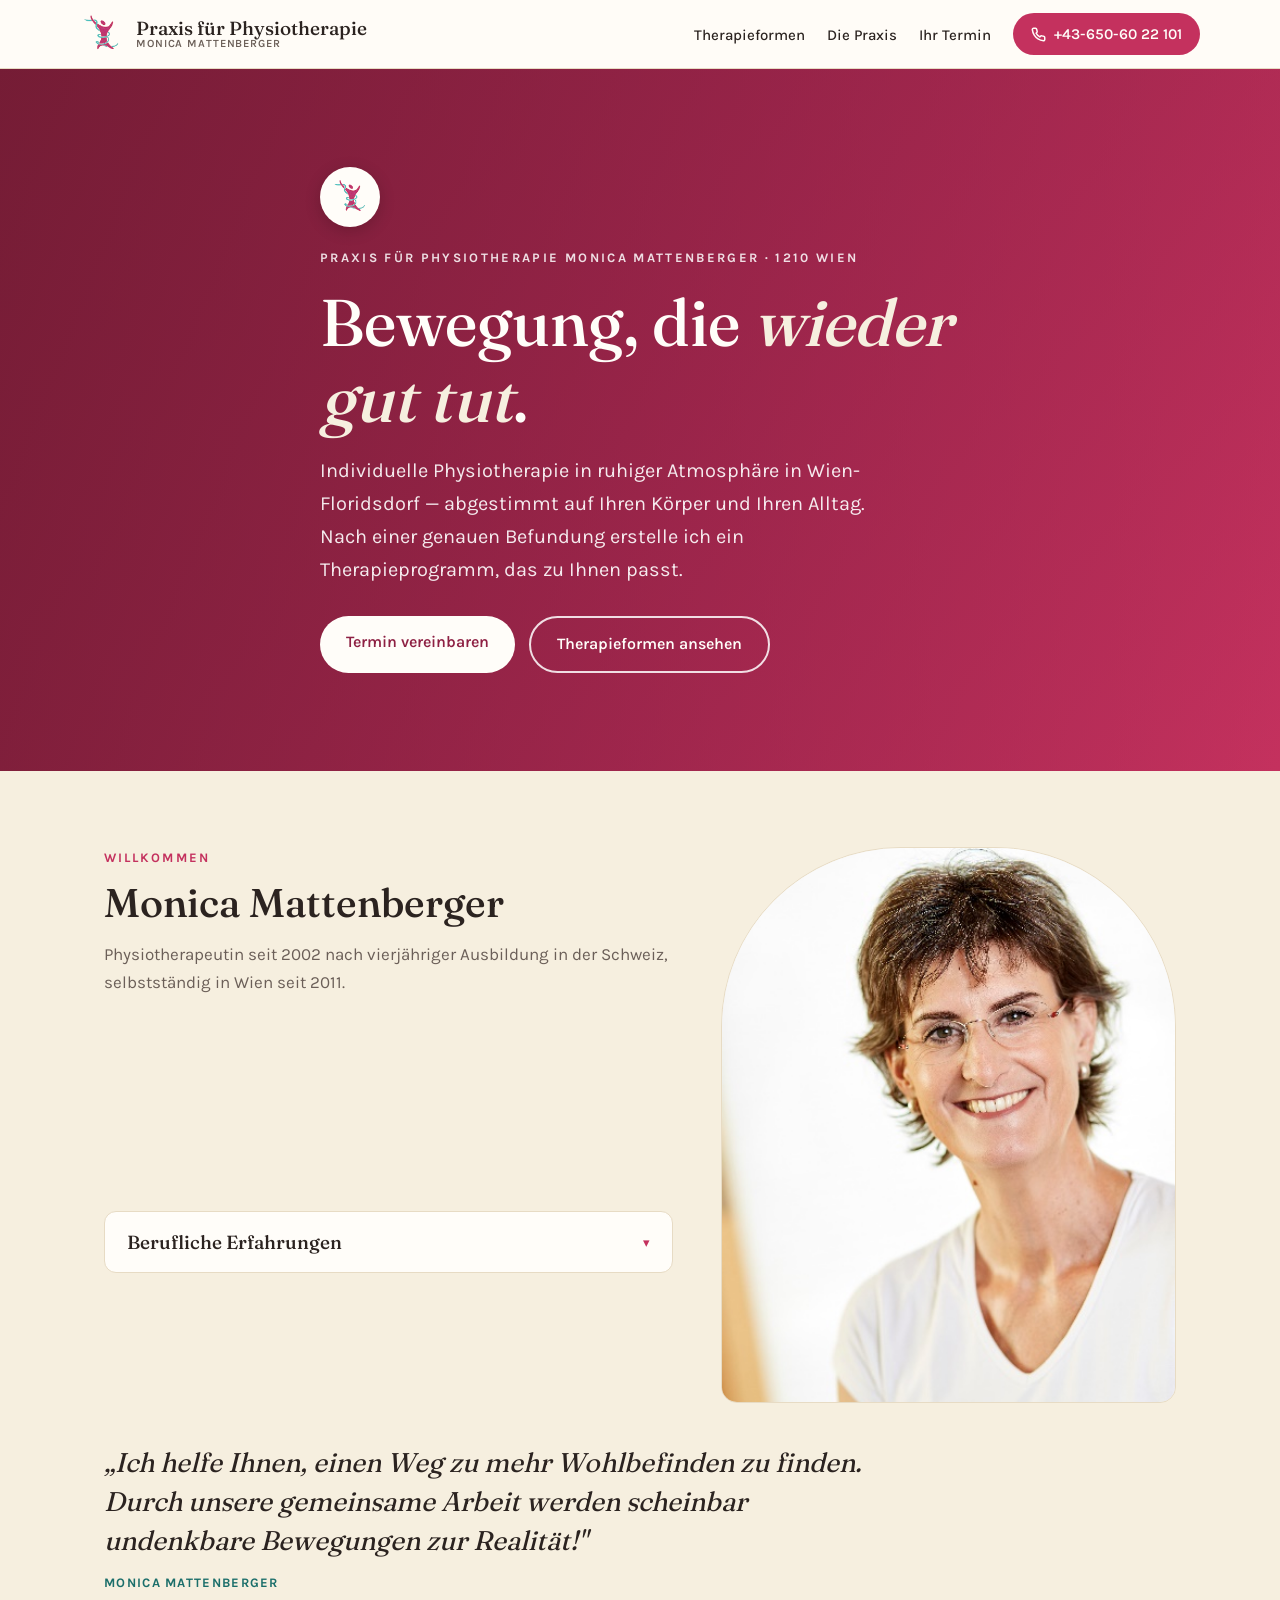
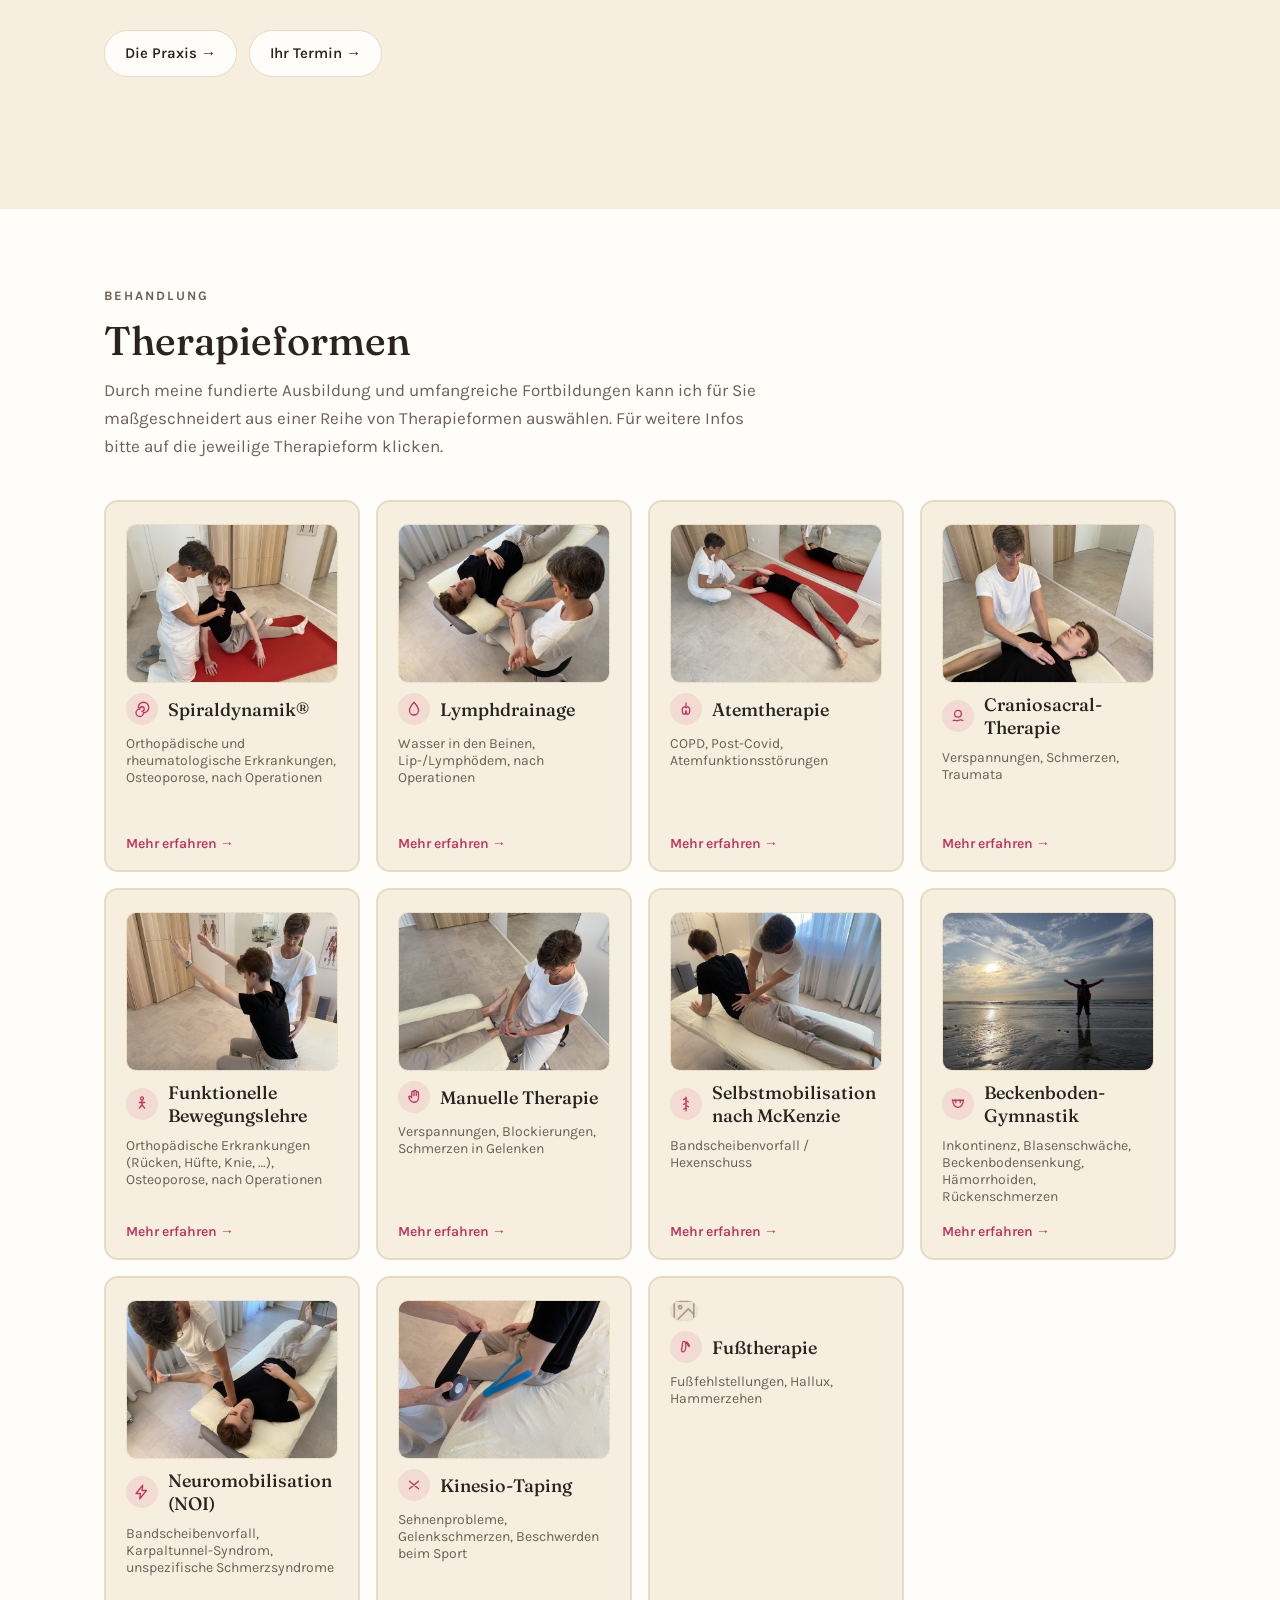
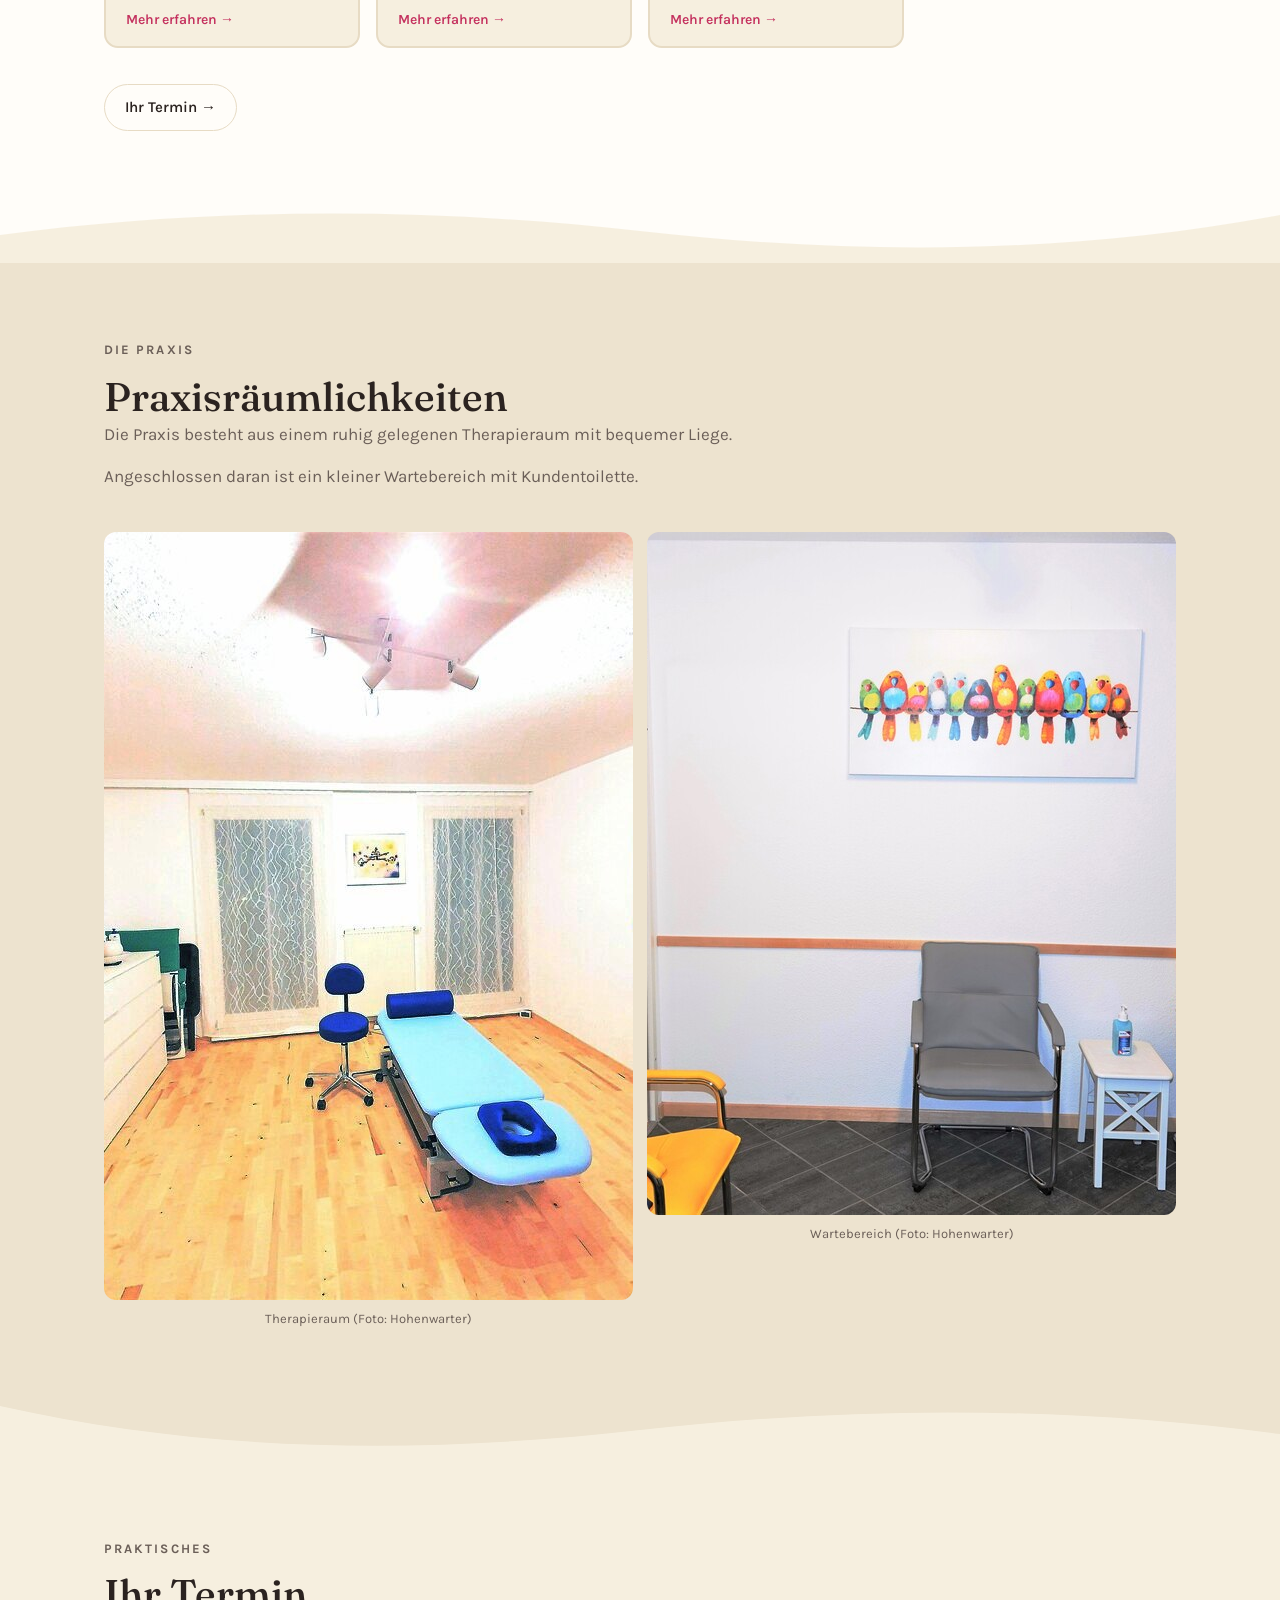
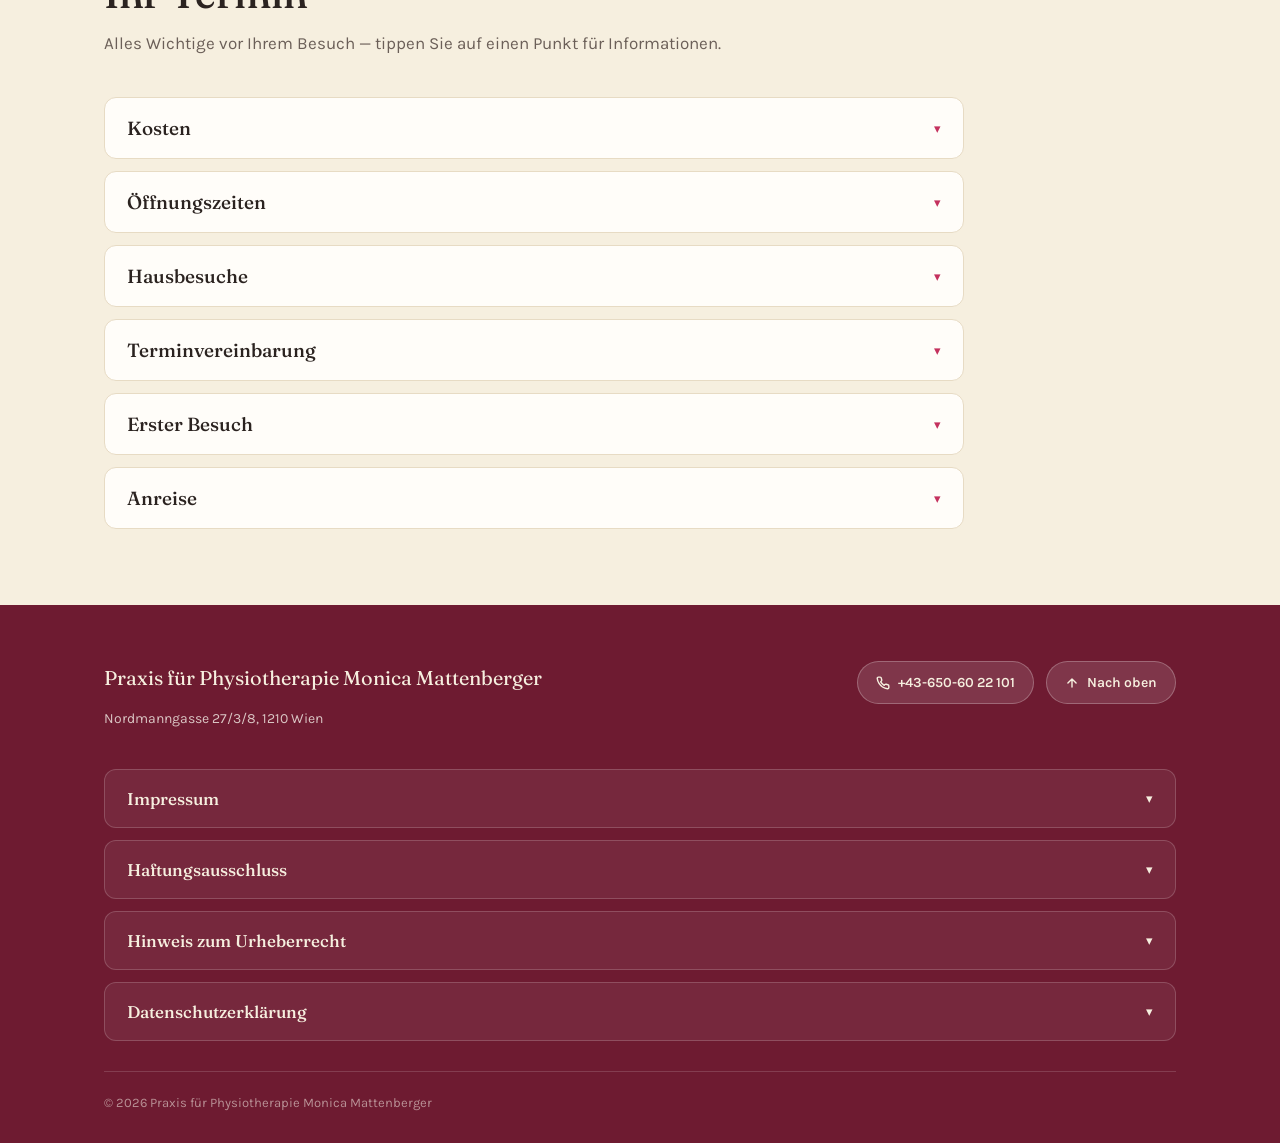
==== commit 47024a73: "Current Iteration" ====
--- a/index.html
+++ b/index.html
@@ -14,6 +14,7 @@
 
   <!-- Fonts: Fraunces (headings) + Karla (body) — self-hosted in /fonts,
        loaded via @font-face in style.css. No Google Fonts request. -->
+  <link rel="icon" type="image/png" href="images/favicon.png">
   <link rel="stylesheet" href="style.css">
 </head>
 <body>
@@ -28,7 +29,7 @@
   <header id="siteHeader">
     <div class="wrap header-inner">
       <a class="brand" href="#top">
-        <img src="images/logo.png" alt="Logo von Physiotherapie Monica Mattenberger" class="brand-logo">
+        <img width="152" height="152" src="images/logo.png" alt="Logo von Physiotherapie Monica Mattenberger" class="brand-logo">
         <span class="brand-name">Praxis für Physiotherapie<small>Monica Mattenberger</small></span>
       </a>
 
@@ -59,6 +60,7 @@
     <section class="hero">
       <div class="hero-bg"></div>
       <div class="wrap hero-content">
+        <img width="152" height="152" src="images/logo.png" alt="" class="hero-logo fade-up d1">
         <p class="hero-eyebrow fade-up d1">Praxis für Physiotherapie Monica Mattenberger · 1210 Wien</p>
         <h1 class="fade-up d2">Bewegung, die <em>wieder gut tut</em>.</h1>
         <p class="hero-sub fade-up d3">Individuelle Physiotherapie in ruhiger Atmosphäre in Wien-Floridsdorf — abgestimmt auf Ihren Körper und Ihren Alltag. Nach einer genauen Befundung erstelle ich ein Therapieprogramm, das zu Ihnen passt.</p>
@@ -73,47 +75,47 @@
     <section class="section section-cream" id="intro">
       <div class="wrap">
         <div class="intro-grid reveal">
-          <div>
+          <div class="intro-text">
             <p class="eyebrow">Willkommen</p>
             <h2>Monica Mattenberger</h2>
             <p class="lead">Physiotherapeutin seit 2002 nach vierjähriger Ausbildung in der Schweiz, selbstständig in Wien seit 2011.</p>
-
-            <!-- Berufliche Erfahrungen = one accordion item (real text, from her PDF). -->
-            <div class="accordion intro-accordion">
-              <div class="accordion-item">
-                <button class="accordion-trigger">Berufliche Erfahrungen <span class="chev">&#9662;</span></button>
-                <div class="accordion-content">
-                  <div class="accordion-content-inner">
-                    <p><strong>Ausbildung</strong></p>
-                    <ul>
-                      <li>Physiotherapie-Ausbildung an der <em>Schule für Physiotherapie</em> in Schinznach Bad, Schweiz (Ausbildungsdauer: 4 Jahre, Abschluss 2002), Nostrifikation des schweizerischen Physiotherapie-Diploms in Österreich</li>
-                      <li>Gymnastikpädagogik-Ausbildung an der <em>Gymnastikdiplomschule GDS</em> in Basel (Abschluss 1995)</li>
-                    </ul>
-                    <p><strong>Wichtige berufliche Stationen</strong></p>
-                    <ul>
-                      <li>Selbständige Physiotherapeutin in Wien (seit 2011)</li>
-                      <li>Physiotherapeutin beim Regionalspital <em>La Carità</em> in Locarno, Schweiz (Schwerpunkte: Orthopädie, Medizin, Chirurgie, Neurologie)</li>
-                      <li>Physiotherapeutin bei der Spezialklinik <em>aarReha</em> in Schinznach Bad, Schweiz (Schwerpunkte: Rehabilitation, Rheumatologie und Osteoporose)</li>
-                    </ul>
-                    <p><strong>Zentrale Fortbildungen</strong></p>
-                    <ul>
-                      <li>„Spiraldynamik® Diploma Intermediate" auf Basis zahlreicher Kurse (z.B. Pädiatrie, Fuß, Becken, Überlastungssyndrome am Bein, Schultergürtel, Fachdidaktik)</li>
-                      <li>„Craniosacrale Berührung"</li>
-                      <li>K-Taping &amp; K-Active-Taping Sondertechniken</li>
-                      <li>Lymphdrainage nach Dr. Vodder</li>
-                      <li>Fasziendistorsionsmodell nach Typaldos (FDM)</li>
-                      <li>Atemphysiotherapie</li>
-                      <li>Neuromobilisation (NOI)</li>
-                      <li>Funktionelle Bewegungslehre</li>
-                      <li>Kommunikationskurs nach „Gordon" speziell für medizinisches Personal</li>
-                    </ul>
-                  </div>
+          </div>
+
+          <img width="417" height="556" src="images/portrait.jpg" alt="Monica Mattenberger, Physiotherapeutin" class="intro-portrait-img">
+
+          <!-- Berufliche Erfahrungen = one accordion item (real text, from her PDF). -->
+          <div class="accordion intro-accordion">
+            <div class="accordion-item">
+              <button class="accordion-trigger">Berufliche Erfahrungen <span class="chev">&#9662;</span></button>
+              <div class="accordion-content">
+                <div class="accordion-content-inner">
+                  <p><strong>Ausbildung</strong></p>
+                  <ul>
+                    <li>Physiotherapie-Ausbildung an der <em>Schule für Physiotherapie</em> in Schinznach Bad, Schweiz (Ausbildungsdauer: 4 Jahre, Abschluss 2002), Nostrifikation des schweizerischen Physiotherapie-Diploms in Österreich</li>
+                    <li>Gymnastikpädagogik-Ausbildung an der <em>Gymnastikdiplomschule GDS</em> in Basel (Abschluss 1995)</li>
+                  </ul>
+                  <p><strong>Wichtige berufliche Stationen</strong></p>
+                  <ul>
+                    <li>Selbständige Physiotherapeutin in Wien (seit 2011)</li>
+                    <li>Physiotherapeutin beim Regionalspital <em>La Carità</em> in Locarno, Schweiz (Schwerpunkte: Orthopädie, Medizin, Chirurgie, Neurologie)</li>
+                    <li>Physiotherapeutin bei der Spezialklinik <em>aarReha</em> in Schinznach Bad, Schweiz (Schwerpunkte: Rehabilitation, Rheumatologie und Osteoporose)</li>
+                  </ul>
+                  <p><strong>Zentrale Fortbildungen</strong></p>
+                  <ul>
+                    <li>„Spiraldynamik® Diploma Intermediate" auf Basis zahlreicher Kurse (z.B. Pädiatrie, Fuß, Becken, Überlastungssyndrome am Bein, Schultergürtel, Fachdidaktik)</li>
+                    <li>„Craniosacrale Berührung"</li>
+                    <li>K-Taping &amp; K-Active-Taping Sondertechniken</li>
+                    <li>Lymphdrainage nach Dr. Vodder</li>
+                    <li>Fasziendistorsionsmodell nach Typaldos (FDM)</li>
+                    <li>Atemphysiotherapie</li>
+                    <li>Neuromobilisation (NOI)</li>
+                    <li>Funktionelle Bewegungslehre</li>
+                    <li>Kommunikationskurs nach „Gordon" speziell für medizinisches Personal</li>
+                  </ul>
                 </div>
               </div>
             </div>
           </div>
-
-          <img src="images/portrait.jpg" alt="Monica Mattenberger, Physiotherapeutin" class="intro-portrait-img">
         </div>
 
         <div class="intro-quote reveal">
@@ -150,7 +152,7 @@
 
           <div class="therapy-tile">
             <button class="therapy-card">
-              <span class="therapy-photo"><img src="images/spiraldynamik.jpg" alt="Aktivierung der Brustwirbelsäule" loading="lazy"></span>
+              <span class="therapy-photo"><img width="1280" height="960" src="images/spiraldynamik.jpg" alt="Aktivierung der Brustwirbelsäule" loading="lazy"></span>
               <span class="therapy-card-head">
                 <span class="therapy-icon"><svg viewBox="0 0 24 24" fill="none" stroke="currentColor" stroke-width="1.7" stroke-linecap="round"><path d="M12 15a3 3 0 1 0-3-3 5 5 0 1 0 5 5 7 7 0 1 0-7-7"/></svg></span>
                 <strong>Spiraldynamik®</strong>
@@ -170,7 +172,7 @@
 
           <div class="therapy-tile">
             <button class="therapy-card">
-              <span class="therapy-photo"><img src="images/lymphdrainage.jpg" alt="Lymphdrainage des Arms" loading="lazy"></span>
+              <span class="therapy-photo"><img width="1280" height="960" src="images/lymphdrainage.jpg" alt="Lymphdrainage des Arms" loading="lazy"></span>
               <span class="therapy-card-head">
                 <span class="therapy-icon"><svg viewBox="0 0 24 24" fill="none" stroke="currentColor" stroke-width="1.7" stroke-linecap="round" stroke-linejoin="round"><path d="M12 3s6 6.5 6 11a6 6 0 0 1-12 0c0-4.5 6-11 6-11z"/></svg></span>
                 <strong>Lymphdrainage</strong>
@@ -196,7 +198,7 @@
 
           <div class="therapy-tile">
             <button class="therapy-card">
-              <span class="therapy-photo"><img src="images/atemtherapie.jpg" alt="Aktivierung der Tiefatmung" loading="lazy"></span>
+              <span class="therapy-photo"><img width="1280" height="960" src="images/atemtherapie.jpg" alt="Aktivierung der Tiefatmung" loading="lazy"></span>
               <span class="therapy-card-head">
                 <span class="therapy-icon"><svg viewBox="0 0 24 24" fill="none" stroke="currentColor" stroke-width="1.7" stroke-linecap="round" stroke-linejoin="round"><path d="M12 4v6"/><path d="M12 10c-1.6-1.4-5-1-5 2.6 0 3.2.6 6.4 2.6 6.4S12 17 12 14.6"/><path d="M12 10c1.6-1.4 5-1 5 2.6 0 3.2-.6 6.4-2.6 6.4S12 17 12 14.6"/></svg></span>
                 <strong>Atemtherapie</strong>
@@ -215,7 +217,7 @@
 
           <div class="therapy-tile">
             <button class="therapy-card">
-              <span class="therapy-photo"><img src="images/craniosacral-therapie.jpg" alt="Craniosacral-Behandlung" loading="lazy"></span>
+              <span class="therapy-photo"><img width="1280" height="960" src="images/craniosacral-therapie.jpg" alt="Craniosacral-Behandlung" loading="lazy"></span>
               <span class="therapy-card-head">
                 <span class="therapy-icon"><svg viewBox="0 0 24 24" fill="none" stroke="currentColor" stroke-width="1.7" stroke-linecap="round" stroke-linejoin="round"><circle cx="12" cy="9" r="4.5"/><path d="M5.5 18c2.2-1.3 4.3 1.3 6.5 0s4.3-1.3 6.5 0"/></svg></span>
                 <strong>Craniosacral-Therapie</strong>
@@ -235,7 +237,7 @@
 
           <div class="therapy-tile">
             <button class="therapy-card">
-              <span class="therapy-photo"><img src="images/funktionelle-bewegungslehre.jpg" alt="Aktivierung der Lendenwirbelsäule (LWS)" loading="lazy"></span>
+              <span class="therapy-photo"><img width="1280" height="960" src="images/funktionelle-bewegungslehre.jpg" alt="Aktivierung der Lendenwirbelsäule (LWS)" loading="lazy"></span>
               <span class="therapy-card-head">
                 <span class="therapy-icon"><svg viewBox="0 0 24 24" fill="none" stroke="currentColor" stroke-width="1.7" stroke-linecap="round" stroke-linejoin="round"><circle cx="12" cy="4.5" r="2"/><path d="M12 7v6M12 13l-3.5 4.5M12 13l3.5 4.5M8.5 10h7"/></svg></span>
                 <strong>Funktionelle Bewegungslehre</strong>
@@ -254,7 +256,7 @@
 
           <div class="therapy-tile">
             <button class="therapy-card">
-              <span class="therapy-photo"><img src="images/manuelle-therapie.jpg" alt="Mobilisierung des Sprunggelenkes" loading="lazy"></span>
+              <span class="therapy-photo"><img width="1280" height="960" src="images/manuelle-therapie.jpg" alt="Mobilisierung des Sprunggelenkes" loading="lazy"></span>
               <span class="therapy-card-head">
                 <span class="therapy-icon"><svg viewBox="0 0 24 24" fill="none" stroke="currentColor" stroke-width="1.7" stroke-linecap="round" stroke-linejoin="round"><path d="M9 11V5.6a1.5 1.5 0 0 1 3 0V10m0-1V4.6a1.5 1.5 0 0 1 3 0V10m0-.6V6.2a1.5 1.5 0 0 1 3 0V13a6 6 0 0 1-6 6 6 6 0 0 1-5.2-3l-1.6-2.8a1.5 1.5 0 0 1 2.6-1.5L9 13"/></svg></span>
                 <strong>Manuelle Therapie</strong>
@@ -278,7 +280,7 @@
 
           <div class="therapy-tile">
             <button class="therapy-card">
-              <span class="therapy-photo"><img src="images/mckenzie.jpg" alt="Schmerzbehandlung" loading="lazy"></span>
+              <span class="therapy-photo"><img width="1280" height="960" src="images/mckenzie.jpg" alt="Schmerzbehandlung" loading="lazy"></span>
               <span class="therapy-card-head">
                 <span class="therapy-icon"><svg viewBox="0 0 24 24" fill="none" stroke="currentColor" stroke-width="1.7" stroke-linecap="round" stroke-linejoin="round"><path d="M12 3v18"/><path d="M12 5c-2.2 0-3.2 1-3.2 1M12 8.2c2.2 0 3.2 1 3.2 1M12 11.4c-2.2 0-3.2 1-3.2 1M12 14.6c2.2 0 3.2 1 3.2 1M12 17.8c-2.2 0-3.2 1-3.2 1"/></svg></span>
                 <strong>Selbstmobilisation nach McKenzie</strong>
@@ -298,7 +300,7 @@
 
           <div class="therapy-tile">
             <button class="therapy-card">
-              <span class="therapy-photo"><img src="images/gymnastik.jpg" alt="Monica Mattenberger am Strand, Arme ausgebreitet" loading="lazy"></span>
+              <span class="therapy-photo"><img width="1280" height="960" src="images/gymnastik.jpg" alt="Monica Mattenberger am Strand, Arme ausgebreitet" loading="lazy"></span>
               <span class="therapy-card-head">
                 <span class="therapy-icon"><svg viewBox="0 0 24 24" fill="none" stroke="currentColor" stroke-width="1.7" stroke-linecap="round" stroke-linejoin="round"><path d="M5 7c0 5.5 3 9.5 7 9.5s7-4 7-9.5"/><path d="M4.5 7h15"/><path d="M9 7v3.2M15 7v3.2"/></svg></span>
                 <strong>Beckenboden-Gymnastik</strong>
@@ -323,7 +325,7 @@
 
           <div class="therapy-tile">
             <button class="therapy-card">
-              <span class="therapy-photo"><img src="images/neuromobilisation.jpg" alt="Mobilisierung des Nervus Medianus im Arm" loading="lazy"></span>
+              <span class="therapy-photo"><img width="1280" height="960" src="images/neuromobilisation.jpg" alt="Mobilisierung des Nervus Medianus im Arm" loading="lazy"></span>
               <span class="therapy-card-head">
                 <span class="therapy-icon"><svg viewBox="0 0 24 24" fill="none" stroke="currentColor" stroke-width="1.7" stroke-linecap="round" stroke-linejoin="round"><path d="M13 3 4 14h6l-1 7 9-11h-6z"/></svg></span>
                 <strong>Neuromobilisation (NOI)</strong>
@@ -348,7 +350,7 @@
 
           <div class="therapy-tile">
             <button class="therapy-card">
-              <span class="therapy-photo"><img src="images/kinesio-taping.jpg" alt="Behandlung bei „Tennis-Ellbogen&quot;" loading="lazy"></span>
+              <span class="therapy-photo"><img width="1280" height="960" src="images/kinesio-taping.jpg" alt="Behandlung bei „Tennis-Ellbogen&quot;" loading="lazy"></span>
               <span class="therapy-card-head">
                 <span class="therapy-icon"><svg viewBox="0 0 24 24" fill="none" stroke="currentColor" stroke-width="1.7" stroke-linecap="round" stroke-linejoin="round"><path d="M6 7l12 10M6 17 18 7"/></svg></span>
                 <strong>Kinesio-Taping</strong>
@@ -418,11 +420,11 @@
           </div>
           <div class="praxis-photos">
             <figure class="praxis-photo-figure">
-              <img src="images/therapieraum.jpg" alt="Therapieraum" class="praxis-photo-img">
+              <button class="photo-btn"><img width="768" height="768" src="images/therapieraum.jpg" alt="Therapieraum" class="praxis-photo-img"></button>
               <figcaption>Therapieraum (Foto: Hohenwarter)</figcaption>
             </figure>
             <figure class="praxis-photo-figure">
-              <img src="images/wartebereich.jpg" alt="Wartebereich" class="praxis-photo-img">
+              <button class="photo-btn"><img width="1024" height="683" src="images/wartebereich.jpg" alt="Wartebereich" class="praxis-photo-img"></button>
               <figcaption>Wartebereich (Foto: Hohenwarter)</figcaption>
             </figure>
           </div>
@@ -471,7 +473,7 @@
           <div class="accordion-item">
             <button class="accordion-trigger">Terminvereinbarung <span class="chev">&#9662;</span></button>
             <div class="accordion-content"><div class="accordion-content-inner">
-              <p>Allgemeine Anfragen und Terminvereinbarungen bitte ausschließlich telefonisch unter <a href="tel:+436506022101">+43-650-60 22 101</a>.</p>
+              <p>Allgemeine Anfragen und Terminvereinbarungen bitte ausschließlich telefonisch unter <a class="nowrap" href="tel:+436506022101">+43-650-60 22 101</a>.</p>
               <p>Falls Sie mich nicht erreichen, hinterlassen Sie bitte eine kurze Sprach- oder Textnachricht (SMS) mit der Bitte um eine Rückantwort.</p>
             </div></div>
           </div>
@@ -492,26 +494,33 @@
 
               <p class="anreise-subhead"><em>Erreichbarkeit mit öffentlichen Verkehrsmitteln von der Haltestelle „Fultonstraße"</em></p>
               <p>Der Ort ist sehr leicht mit öffentlichen Verkehrsmitteln erreichbar. Direkt an der Haltestelle befindet sich südseitig ein kleiner Park mit Spielplatz unter hohen Bäumen. Hinter den Bäumen beginnt die „autofreie Siedlung".</p>
-              <figure class="anreise-photo"><img src="images/anreise-1.jpg" alt="Kleiner Park mit Spielplatz bei der Haltestelle Fultonstraße" loading="lazy"></figure>
+              <figure class="anreise-photo"><button class="photo-btn"><img width="900" height="675" src="images/anreise-1.jpg" alt="Kleiner Park mit Spielplatz bei der Haltestelle Fultonstraße" loading="lazy"></button></figure>
 
               <p>Durch einen 2-stöckigen Durchgang gelangen Sie in deren ersten Innenhof mit Teich.</p>
-              <figure class="anreise-photo"><img src="images/anreise-2.jpg" alt="2-stöckiger Durchgang" loading="lazy"></figure>
-              <figure class="anreise-photo"><img src="images/anreise-3.jpg" alt="Erster Innenhof mit Teich" loading="lazy"></figure>
+              <div class="anreise-photo-row">
+                <figure class="anreise-photo"><button class="photo-btn"><img width="900" height="675" src="images/anreise-2.jpg" alt="2-stöckiger Durchgang" loading="lazy"></button></figure>
+                <figure class="anreise-photo"><button class="photo-btn"><img width="900" height="675" src="images/anreise-3.jpg" alt="Erster Innenhof mit Teich" loading="lazy"></button></figure>
+              </div>
 
               <p>Direkt nach dem zweiten Durchgang und hinter dem Teich liegt der Eingang zur Praxis, Tür 27/3/8. Mehrere Schilder weisen auf die Praxis-Räumlichkeiten hin.</p>
-              <figure class="anreise-photo"><img src="images/anreise-4.jpg" alt="Durchgang zu den Innenhöfen" loading="lazy"></figure>
+              <figure class="anreise-photo"><button class="photo-btn"><img width="900" height="675" src="images/anreise-4.jpg" alt="Durchgang zu den Innenhöfen" loading="lazy"></button></figure>
+
+              <p>Hier befindet sich der Eingang zur Praxis.</p>
+              <figure class="anreise-photo"><button class="photo-btn"><img width="576" height="768" src="images/anreise-5.jpg" alt="Eingangstür der Praxis" loading="lazy"></button></figure>
 
               <p class="anreise-subhead"><em>Erreichbarkeit über die Nordmanngasse mit Fahrrad oder Auto</em></p>
               <p>Die Praxis ist auch von der Nordmanngasse her zugänglich.</p>
               <p>Dort ist eine Anreise mit dem <strong>Fahrrad</strong> erleichtert, da die Nordmanngasse am Radwegnetz liegt, durch das Floridsdorf mit Kagran / Donauzentrum über das Donaufeld verbunden ist.</p>
               <p>Für eine Anreise mit dem <strong>Auto</strong> gibt es diverse öffentliche Parkmöglichkeiten in der Nähe. <em>Wichtig: Parkpickerl-Zone!</em> Auch wenn in Teilen der Nordmanngasse ein Halteverbot besteht, so können doch vorhandene Buchten entlang der Straße zum Ein- und Aussteigen genutzt werden.</p>
-              <figure class="anreise-photo"><img src="images/anreise-5.jpg" alt="Erreichbarkeit über die Nordmanngasse mit Fahrrad oder Auto" loading="lazy"></figure>
-
-              <p>Die Siedlung ist an den roten Balkonverblendungen und den hohen Bäumen davor erkenntlich. Ein breiter Durchgang führt in die Innenhöfe. Nach dem Innenhof mit kleinem Spielplatz kommt auf dem Hauptweg ein zweiter Durchgang, in dem bereits ein erstes Hinweisschild zur Praxis angebracht ist.</p>
-              <figure class="anreise-photo"><img src="images/anreise-6.jpg" alt="Hinweisschild zur Praxis" loading="lazy"></figure>
-
-              <p>Direkt nach dem zweiten Durchgang geht es nach rechts wie auf dem Schild angedeutet.</p>
-              <figure class="anreise-photo"><img src="images/anreise-7.jpg" alt="Therapiepraxis Nordmanngasse 27/3/8" loading="lazy"></figure>
+
+              <p>Die Siedlung ist an den roten Balkonverblendungen und den hohen Bäumen davor erkenntlich. Ein breiter Durchgang führt in die Innenhöfe. Nach dem Innenhof mit kleinem Spielplatz kommt auf dem Hauptweg ein zweiter Durchgang, in dem bereits ein erstes Hinweisschild zur Praxis angebracht ist. Direkt nach dem zweiten Durchgang geht es nach rechts wie auf dem Schild angedeutet.</p>
+              <div class="anreise-photo-row">
+                <figure class="anreise-photo"><button class="photo-btn"><img width="900" height="675" src="images/anreise-6.jpg" alt="Hinweisschild zur Praxis" loading="lazy"></button></figure>
+                <figure class="anreise-photo"><button class="photo-btn"><img width="900" height="675" src="images/anreise-7.jpg" alt="Wegweiser zur Praxis nahe dem Eingang" loading="lazy"></button></figure>
+              </div>
+
+              <p>Hier befindet sich der Eingang zur Praxis.</p>
+              <figure class="anreise-photo"><button class="photo-btn"><img width="576" height="768" src="images/anreise-5.jpg" alt="Eingangstür der Praxis" loading="lazy"></button></figure>
             </div></div>
           </div>
         </div>
@@ -533,7 +542,7 @@
         <div class="footer-actions">
           <a class="footer-btn" href="tel:+436506022101">
             <svg width="14" height="14" viewBox="0 0 24 24" fill="none" stroke="currentColor" stroke-width="2.4" stroke-linecap="round" stroke-linejoin="round" aria-hidden="true"><path d="M22 16.92v3a2 2 0 0 1-2.18 2 19.79 19.79 0 0 1-8.63-3.07 19.5 19.5 0 0 1-6-6 19.79 19.79 0 0 1-3.07-8.67A2 2 0 0 1 4.11 2h3a2 2 0 0 1 2 1.72c.127.96.361 1.903.7 2.81a2 2 0 0 1-.45 2.11L8.09 9.91a16 16 0 0 0 6 6l1.27-1.27a2 2 0 0 1 2.11-.45c.907.339 1.85.573 2.81.7A2 2 0 0 1 22 16.92z"/></svg>
-            +43-650-60 22 101
+            <span class="nowrap">+43-650-60 22 101</span>
           </a>
           <button class="footer-btn" id="backToTopLink">
             <svg width="14" height="14" viewBox="0 0 24 24" fill="none" stroke="currentColor" stroke-width="2.4" stroke-linecap="round" stroke-linejoin="round" aria-hidden="true"><path d="M12 19V5M5 12l7-7 7 7"/></svg>
@@ -551,7 +560,7 @@
             <p><strong>DiensteanbieterIn und MedieninhaberIn:</strong> Monica Mattenberger</p>
             <p><strong>Praxisname:</strong> Physiotherapie Monica Mattenberger</p>
             <p><strong>Anschrift:</strong> Nordmanngasse 27/3/8; 1210 Wien; Österreich</p>
-            <p><strong>Telefon:</strong> <a href="tel:+436506022101">+43-650-60 22 101</a></p>
+            <p><strong>Telefon:</strong> <a class="nowrap" href="tel:+436506022101">+43-650-60 22 101</a></p>
             <p><strong>E-Mail:</strong> <a href="mailto:office@mattenberger.at">office@mattenberger.at</a> (bitte keine Terminanfragen)</p>
             <p><strong>Internet:</strong> www.mattenberger.at</p>
             <p><strong>Berufsbezeichnung:</strong> Physiotherapeutin</p>
--- a/style.css
+++ b/style.css
@@ -107,6 +107,11 @@
   padding: 0 24px;
 }
 
+/* The phone number has spaces in it for readability, which are also valid
+   line-break points — wrap it in this wherever it sits in running text so
+   it can't split across two lines. */
+.nowrap { white-space: nowrap; }
+
 /* Small "eyebrow" label used above headings throughout the site. */
 .eyebrow {
   color: var(--red);
@@ -166,9 +171,10 @@
 }
 
 .brand-logo {
-  height: 38px;
+  height: 44px;
   width: auto;
   display: block;
+  flex-shrink: 0;
 }
 
 .brand-name {
@@ -278,6 +284,19 @@
   padding: 64px 0;
 }
 
+/* The logo's own colors (red + teal) would nearly vanish against the hero's
+   red gradient, so it sits on its own white disc. */
+.hero-logo {
+  width: 60px;
+  height: 60px;
+  padding: 10px;
+  background: var(--white);
+  border-radius: 50%;
+  display: block;
+  margin-bottom: 20px;
+  box-shadow: 0 4px 16px rgba(0,0,0,0.18);
+}
+
 .hero-eyebrow {
   color: rgba(255,255,255,0.85);
   font-weight: 700;
@@ -416,12 +435,18 @@
 .section-head p { color: var(--ink-soft); }
 
 /* ---- Introduction chapter ---- */
+/* Named areas (not just DOM order) so the portrait can sit between the intro
+   text and the accordion on mobile while still sitting beside both of them,
+   spanning both rows, on desktop — see the mobile override below. */
 .intro-grid {
   display: grid;
   grid-template-columns: minmax(0, 1fr) minmax(0, 0.8fr);
+  grid-template-areas: "text portrait" "accordion portrait";
   gap: 48px;
-  align-items: center;
-}
+  align-items: start;
+}
+
+.intro-text { grid-area: text; }
 
 .intro-quote {
   margin-top: 40px;
@@ -454,6 +479,7 @@
 /* When you swap a placeholder box for a real <img>, give it the matching
    helper class so it takes the same size and rounded shape as the box did. */
 .intro-portrait-img {
+  grid-area: portrait;
   width: 100%;
   aspect-ratio: 4/5;
   object-fit: cover;
@@ -509,7 +535,10 @@
   max-width: 860px;
 }
 
-.intro-accordion { margin-top: 22px; }
+.intro-accordion {
+  grid-area: accordion;
+  margin-top: 22px;
+}
 
 .accordion-item {
   background: var(--white);
@@ -573,6 +602,31 @@
 }
 
 .anreise-photo { margin: 4px 0 14px; }
+
+/* Two photos that belong to the same moment sit side by side instead of
+   each taking a full-width row — cuts down how much you have to scroll
+   through on a phone. */
+.anreise-photo-row {
+  display: flex;
+  gap: 10px;
+  margin: 4px 0 14px;
+}
+
+.anreise-photo-row .anreise-photo {
+  flex: 1 1 0;
+  margin: 0;
+  min-width: 0;
+}
+
+/* Shared by every photo that opens in the lightbox (Anreise + Praxis). */
+.photo-btn {
+  display: block;
+  width: 100%;
+  border: none;
+  background: none;
+  padding: 0;
+  cursor: zoom-in;
+}
 
 .anreise-photo img {
   width: 100%;
@@ -777,16 +831,16 @@
   color: var(--white);
 }
 
-/* ---- Die Praxis: two room pictures ---- */
+/* ---- Die Praxis: heading and text on top, the two room pictures below
+        them side by side (her request — they used to sit beside the text). ---- */
 .praxis-grid {
   display: grid;
-  grid-template-columns: minmax(0, 1.1fr) minmax(0, 0.9fr);
-  gap: 40px;
-  align-items: center;
+  gap: 28px;
 }
 
 .praxis-photos {
   display: grid;
+  grid-template-columns: repeat(2, minmax(0, 1fr));
   gap: 14px;
 }
 
@@ -883,6 +937,14 @@
 .legal-accordion .accordion-trigger:hover { color: var(--white); }
 .legal-accordion .accordion-trigger .chev { color: var(--cream); }
 .legal-accordion .accordion-content-inner { color: rgba(245,240,232,0.8); }
+
+/* Links here were using the site-wide red, which nearly disappears against
+   this same dark-red footer band — bright + underlined so they actually stand out. */
+.legal-accordion .accordion-content-inner a {
+  color: var(--white);
+  text-decoration: underline;
+}
+.legal-accordion .accordion-content-inner a:hover { color: var(--cream); }
 
 .footer-copy {
   font-size: 13px;
@@ -925,19 +987,65 @@
 .to-top:hover { background: var(--red-deep); }
 
 /* =============================================================================
+   PHOTO LIGHTBOX  (tap a photo to see it full-size, on top of everything else)
+   ============================================================================= */
+/* display:none by default, .is-open flips it to flex — same open/closed
+   class pattern as everything else on the site (menu, accordions, tiles).
+   Relying on the hidden attribute instead was the bug: this rule's own
+   display:flex silently overrides the browser's default display:none for
+   [hidden], since author CSS always wins over that built-in default. */
+.lightbox {
+  display: none;
+  position: fixed;
+  inset: 0;
+  z-index: 100;
+  background: rgba(43, 35, 32, 0.92);
+  align-items: center;
+  justify-content: center;
+  padding: 24px;
+}
+
+.lightbox.is-open { display: flex; }
+
+.lightbox img {
+  max-width: 100%;
+  max-height: 100%;
+  border-radius: 10px;
+  display: block;
+}
+
+.lightbox-close {
+  position: fixed;
+  top: 18px;
+  right: 18px;
+  width: 44px;
+  height: 44px;
+  border-radius: 50%;
+  border: none;
+  background: var(--white);
+  color: var(--ink);
+  font-size: 17px;
+  cursor: pointer;
+}
+
+.lightbox-close:hover { background: var(--cream); }
+
+/* =============================================================================
    MOBILE  (phones and small tablets)
    Menu collapses behind the hamburger; phone stays visible.
    ============================================================================= */
+/* 860px is the one "tablet and below" breakpoint — the hamburger nav used to
+   only kick in at 680px, leaving a gap between 681-860px where the header had
+   to fit the full desktop nav (3 links + phone pill + logo) in less room than
+   it needs, which is what was causing the overflow/vanishing-padding reports. */
 @media (max-width: 860px) {
-  .intro-grid, .praxis-grid {
+  .intro-grid {
     grid-template-columns: 1fr;
     gap: 32px;
+    /* Her request: text, then her photo, then Berufliche Erfahrungen. */
+    grid-template-areas: "text" "portrait" "accordion";
   }
 
-  .praxis-grid .praxis-text { order: -1; } /* text above the photos on mobile */
-}
-
-@media (max-width: 680px) {
   .menu-toggle {
     display: flex;
     align-items: center;
